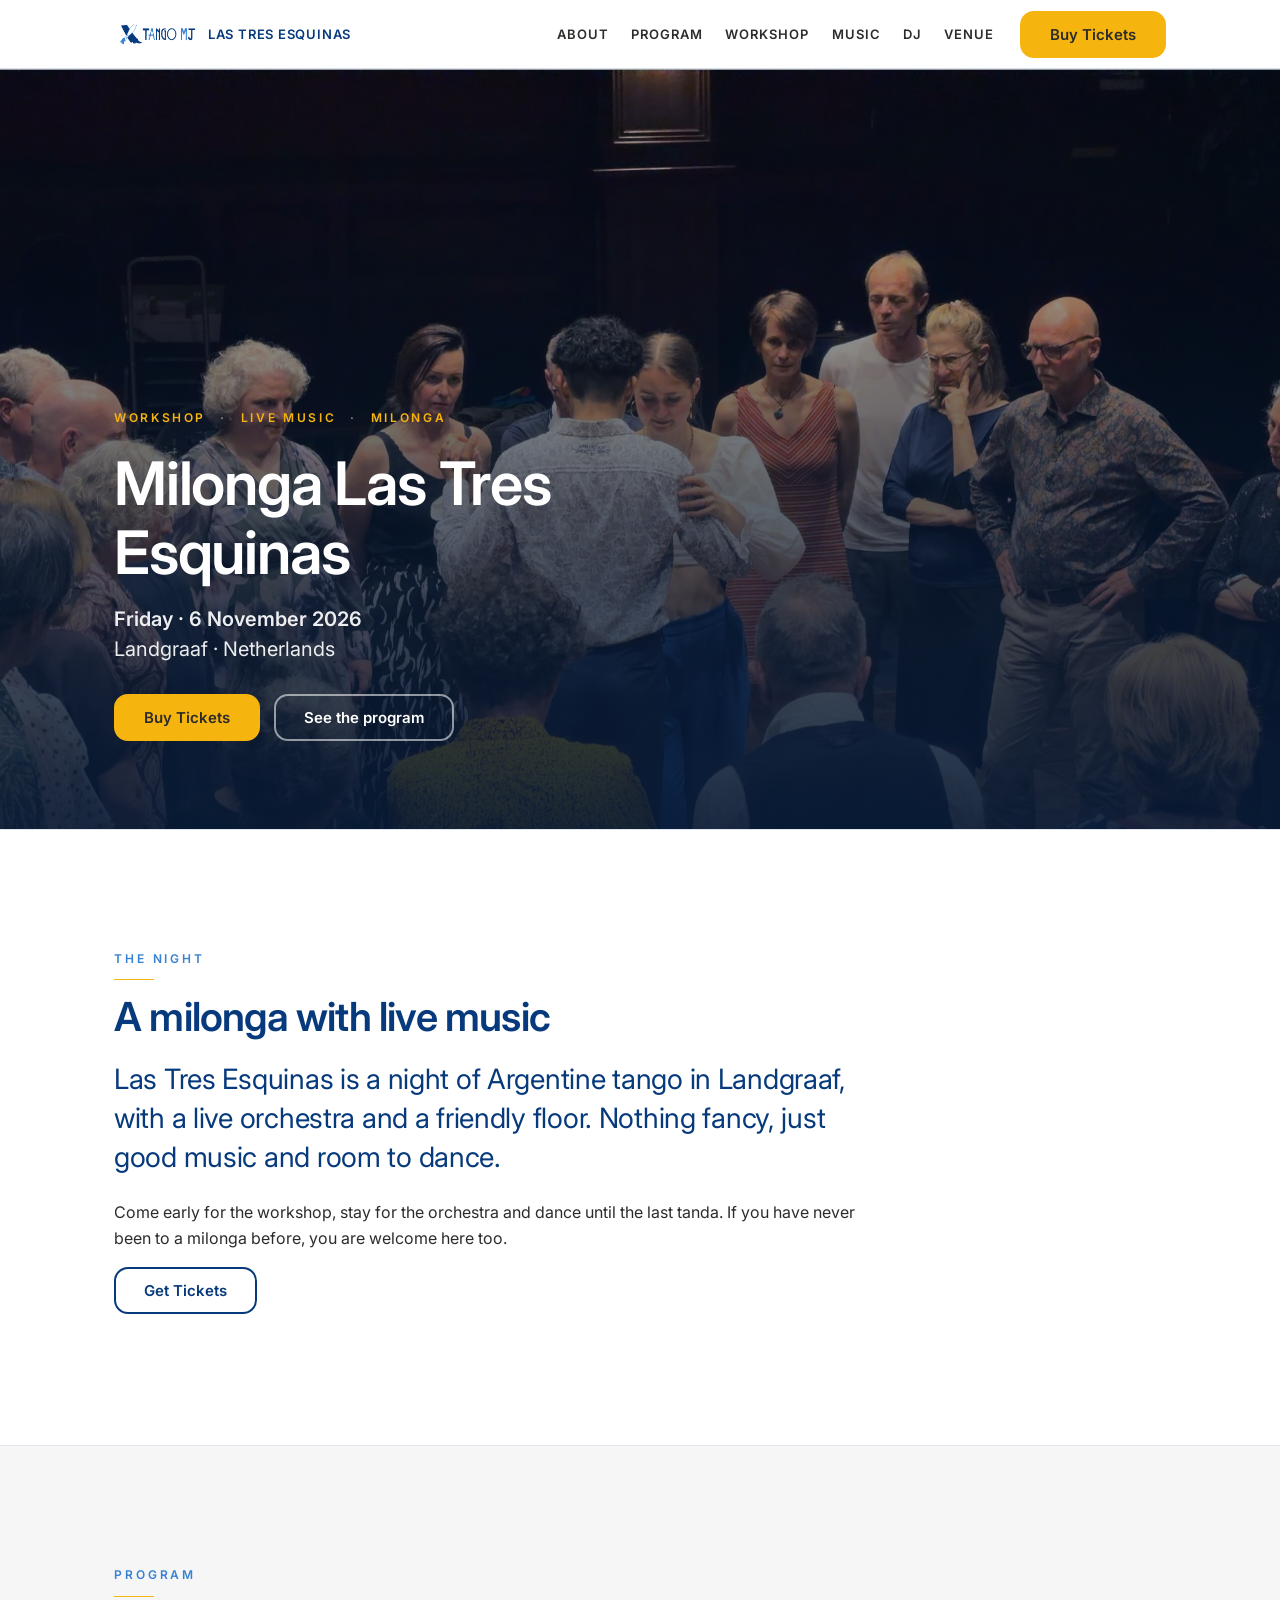
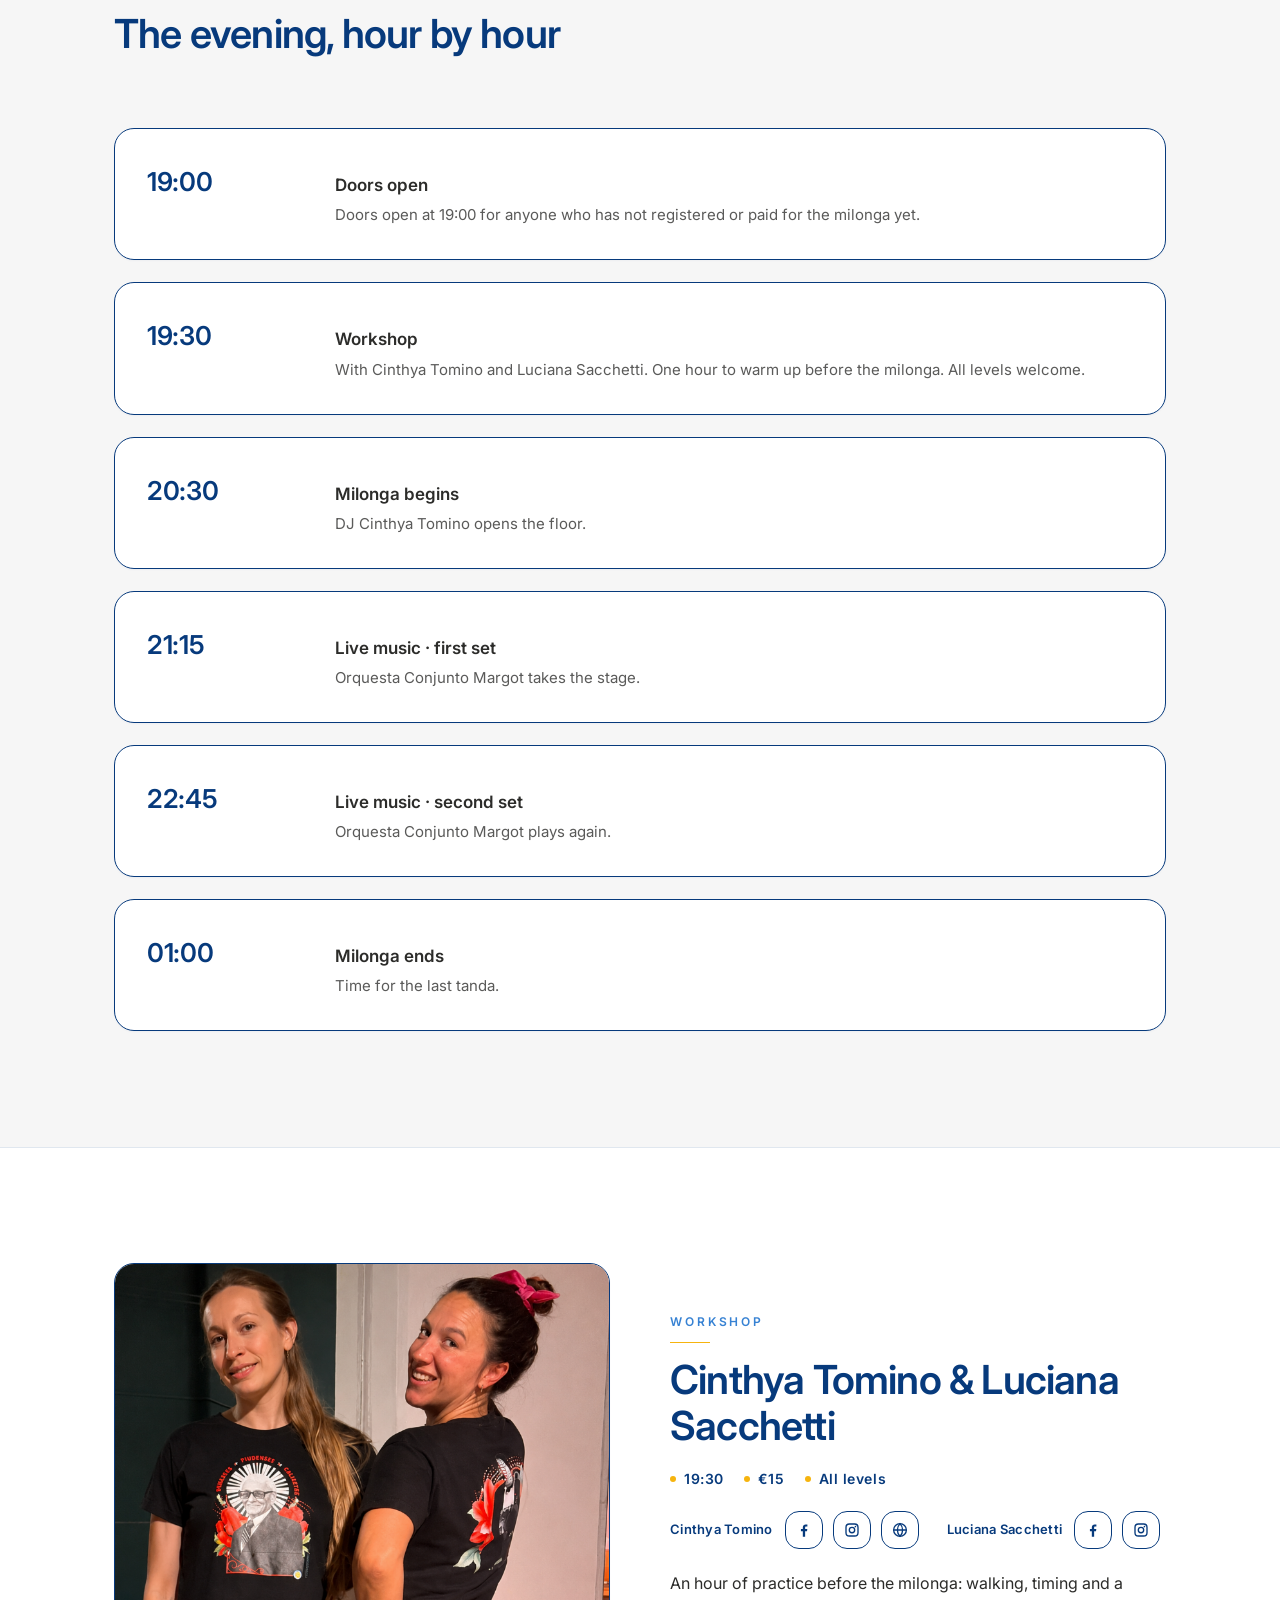
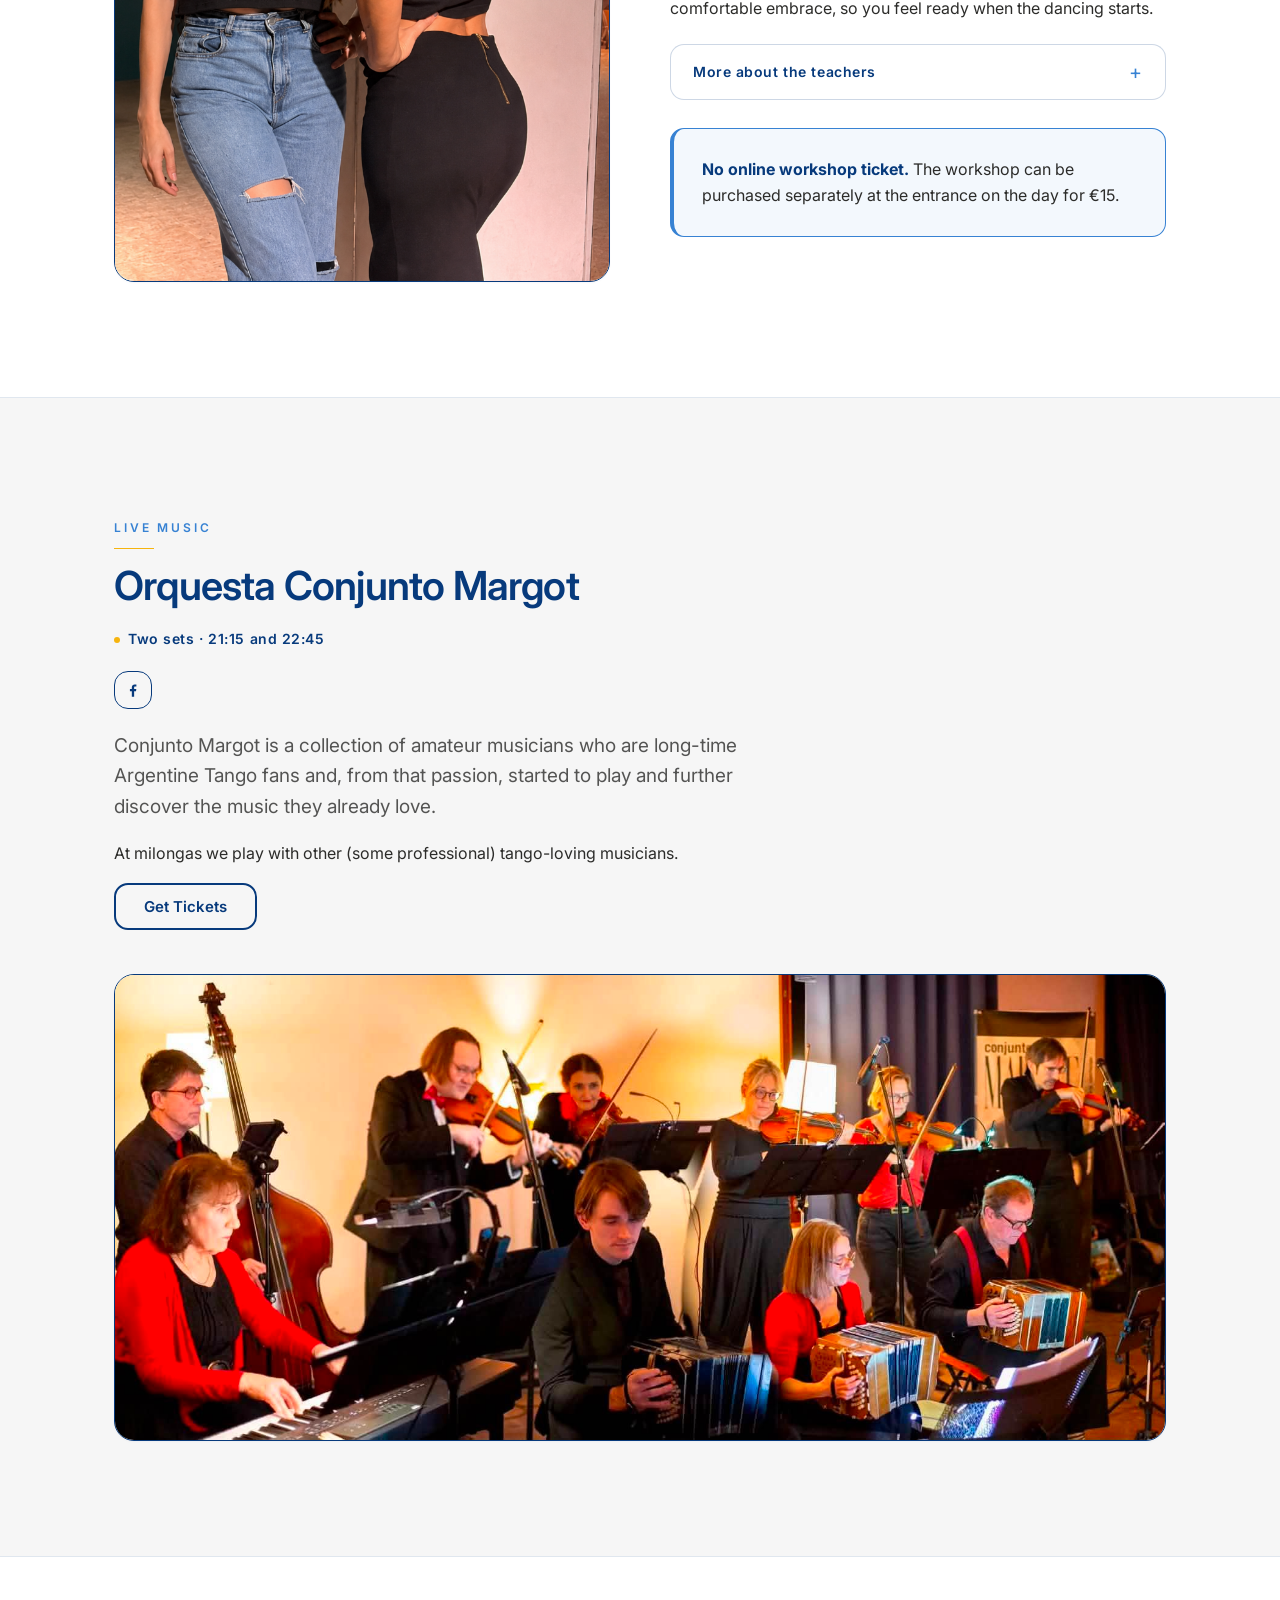
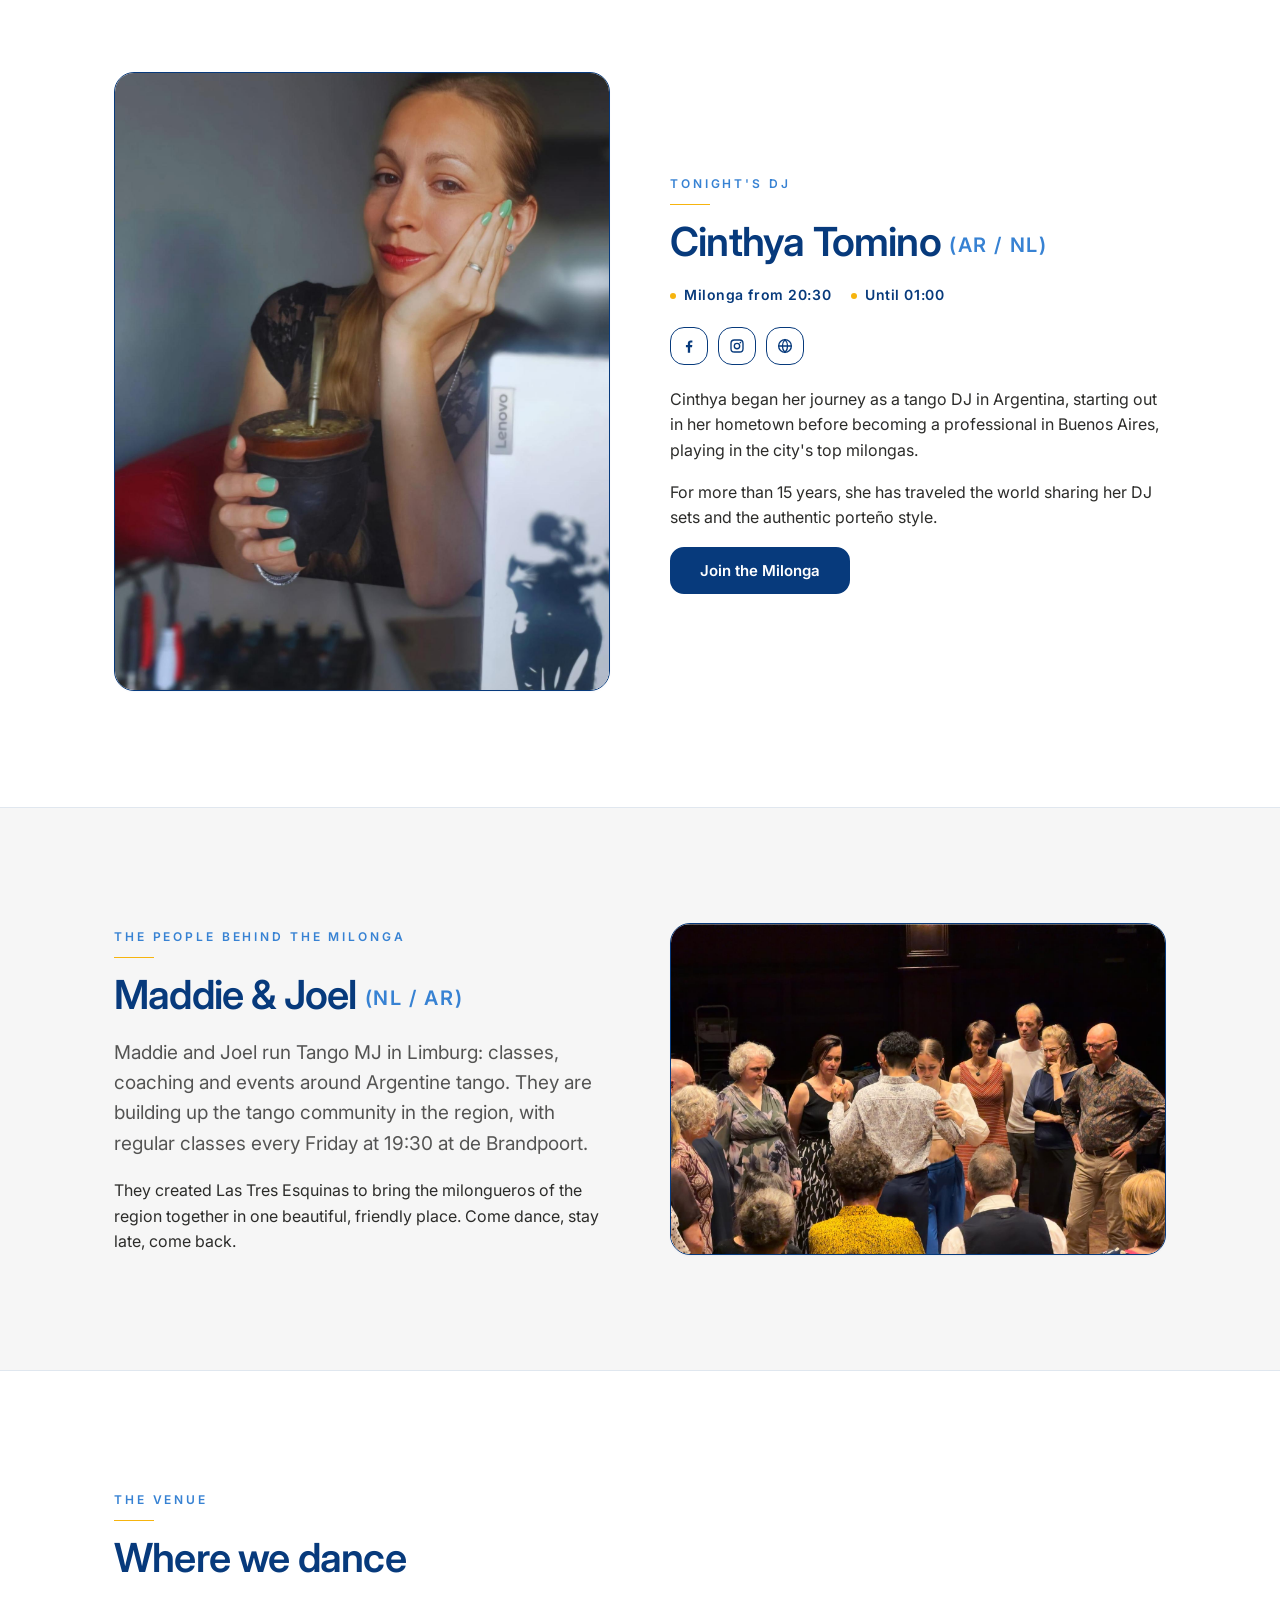
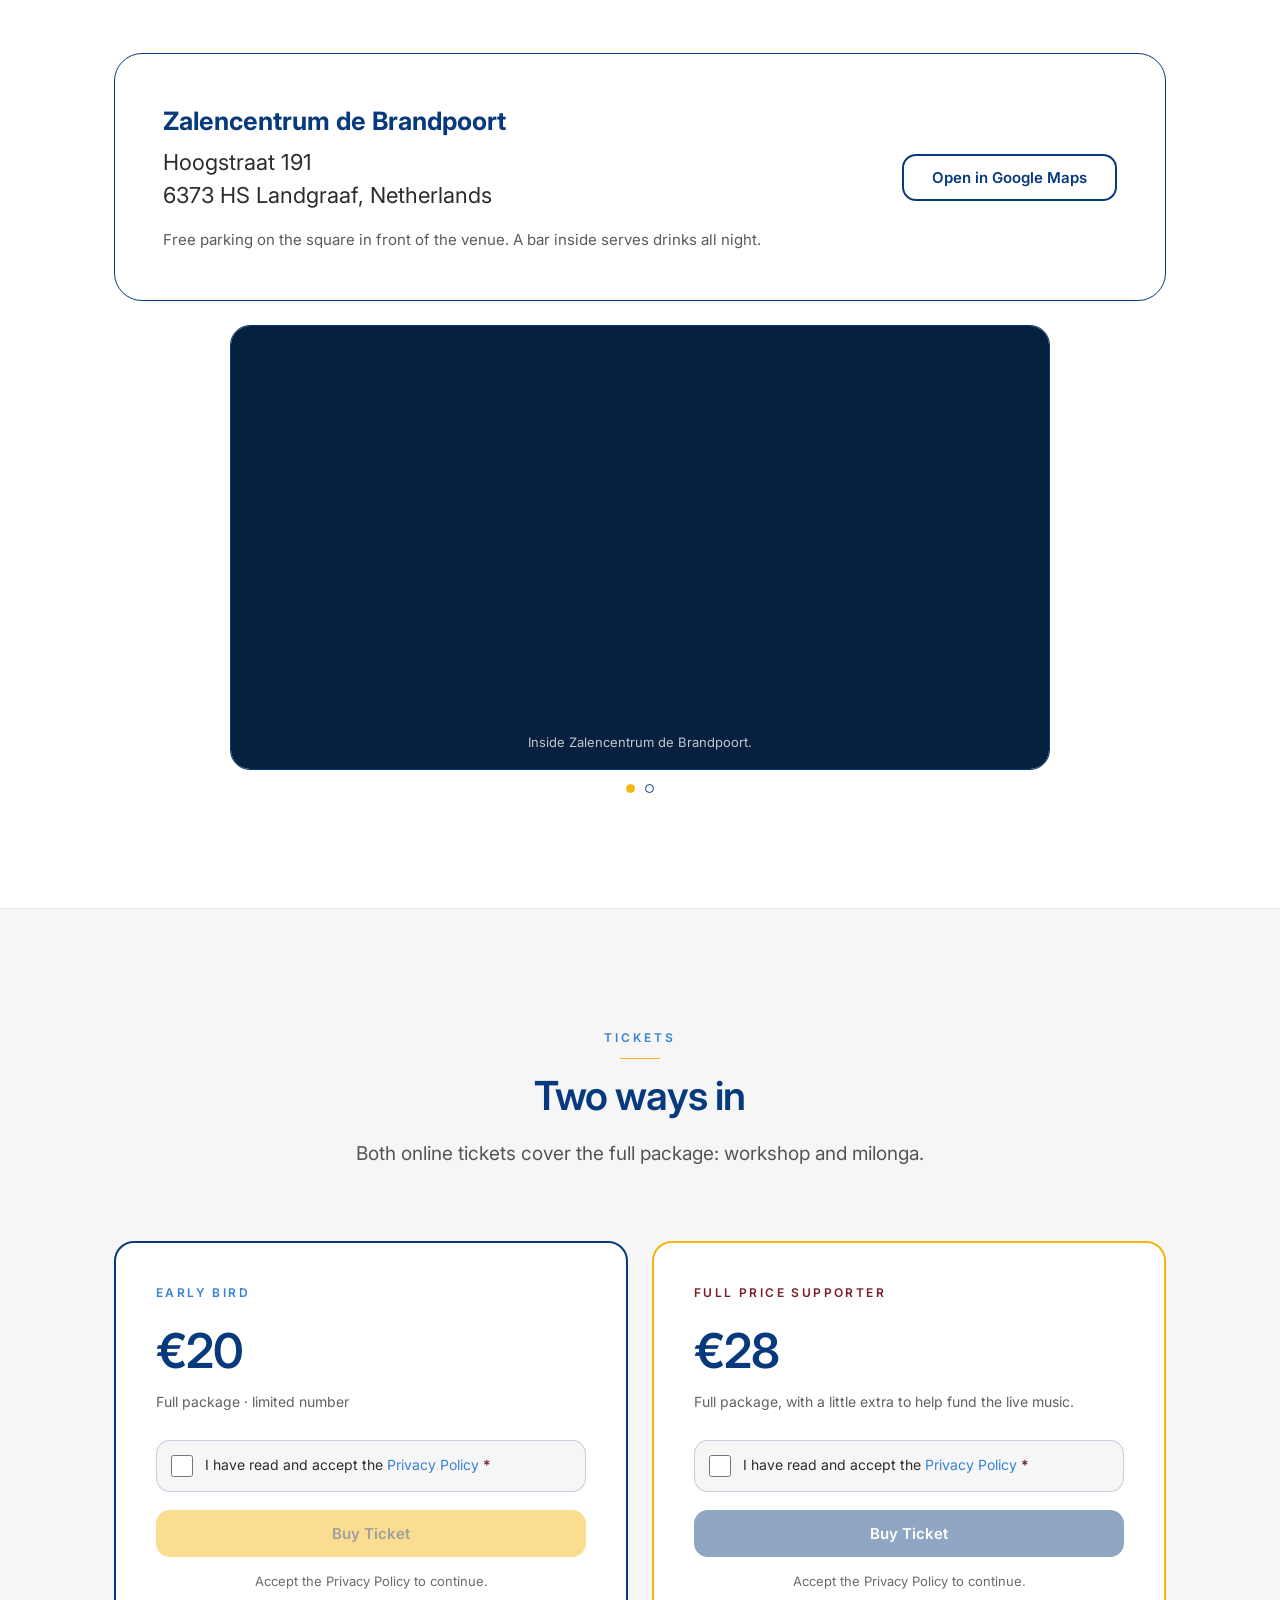
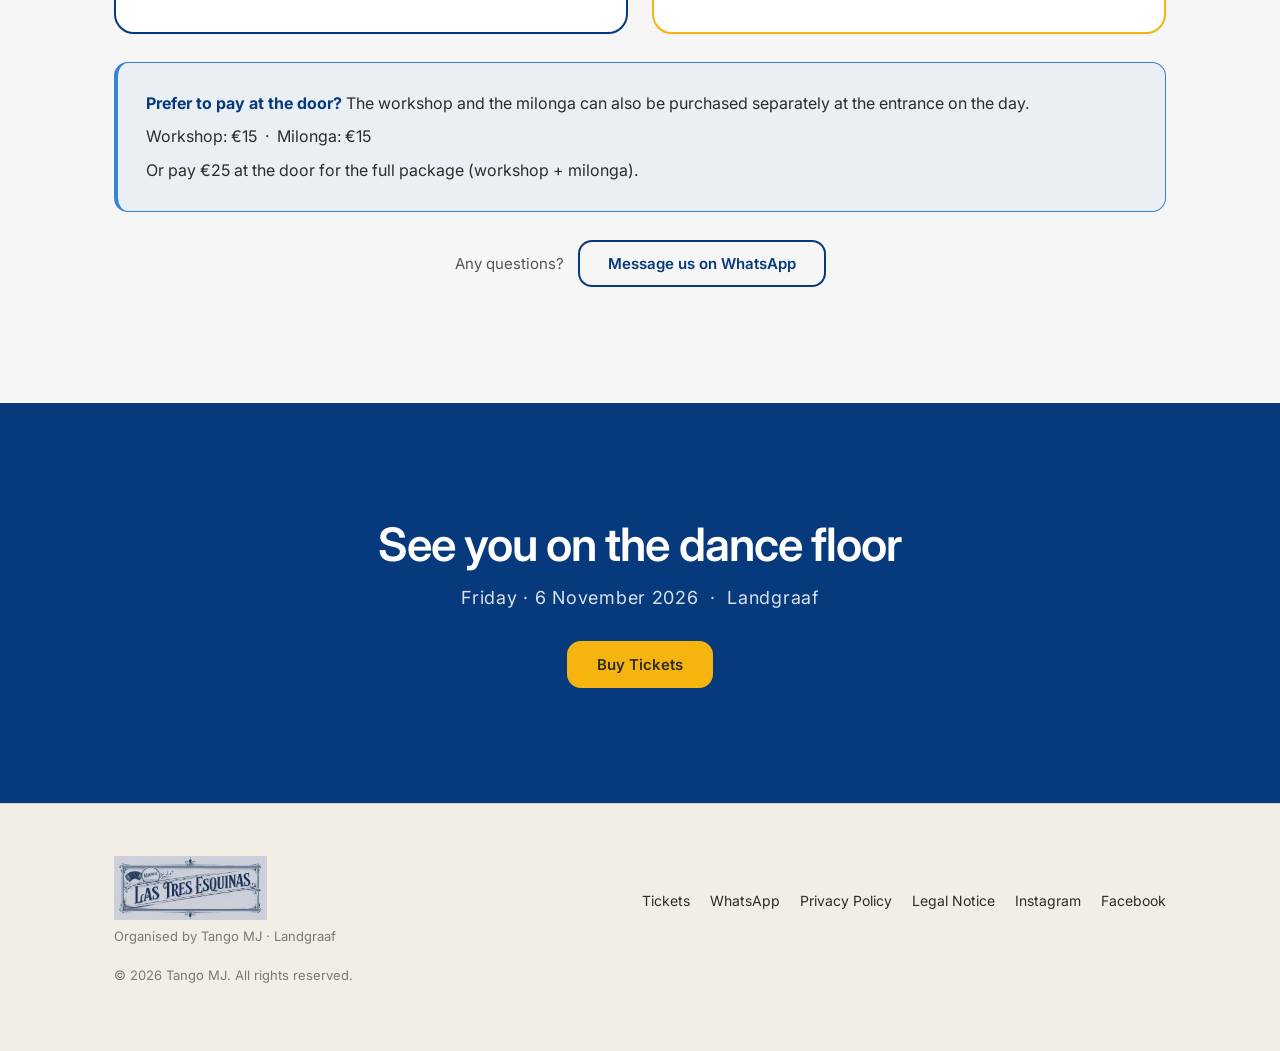
==== index.html @ 518d6860 "Add hero slideshow, teacher bios, door-opening time - Hero media rotates through organizers, teacher" ====
<!doctype html>
<html lang="en">
  <head>
    <meta charset="utf-8" />
    <meta name="viewport" content="width=device-width, initial-scale=1" />

    <title>Milonga Las Tres Esquinas · Friday 6 November 2026 · Landgraaf</title>
    <meta
      name="description"
      content="An evening of Argentine tango in Landgraaf, the Netherlands. Friday 6 November 2026: a workshop with Cinthya Tomino and Luciana Sacchetti, live music by Orquesta Conjunto Margot, and a milonga with DJ Cinthya Tomino."
    />
    <link rel="canonical" href="https://tangomj.nl/milonga-las-tres-esquinas/" />

    <link rel="icon" type="image/png" href="img/icon.png" />
    <link rel="apple-touch-icon" href="img/icon.png" />

    <!-- Open Graph -->
    <meta property="og:type" content="website" />
    <meta property="og:title" content="Milonga Las Tres Esquinas · 6 November 2026" />
    <meta
      property="og:description"
      content="Workshop, live music by Orquesta Conjunto Margot, and a milonga with DJ Cinthya Tomino. Landgraaf, Netherlands."
    />
    <meta property="og:url" content="https://tangomj.nl/milonga-las-tres-esquinas/" />
    <meta property="og:image" content="https://tangomj.nl/milonga-las-tres-esquinas/img/organizadores.jpg" />
    <meta name="twitter:card" content="summary_large_image" />

    <link rel="preconnect" href="https://fonts.googleapis.com" />
    <link rel="preconnect" href="https://fonts.gstatic.com" crossorigin />
    <link
      rel="stylesheet"
      href="https://fonts.googleapis.com/css2?family=Inter:wght@400;500;600;700&display=swap"
    />
    <link rel="stylesheet" href="css/styles.css" />

    <script type="application/ld+json">
      {
        "@context": "https://schema.org",
        "@type": "DanceEvent",
        "name": "Milonga Las Tres Esquinas",
        "startDate": "2026-11-06T19:30:00+01:00",
        "endDate": "2026-11-07T01:00:00+01:00",
        "eventAttendanceMode": "https://schema.org/OfflineEventAttendanceMode",
        "eventStatus": "https://schema.org/EventScheduled",
        "location": {
          "@type": "Place",
          "name": "Zalencentrum de Brandpoort",
          "address": {
            "@type": "PostalAddress",
            "streetAddress": "Hoogstraat 191",
            "postalCode": "6373 HS",
            "addressLocality": "Landgraaf",
            "addressCountry": "NL"
          }
        },
        "performer": [
          { "@type": "MusicGroup", "name": "Orquesta Conjunto Margot" },
          { "@type": "Person", "name": "Cinthya Tomino" }
        ],
        "organizer": { "@type": "Organization", "name": "Tango MJ", "url": "https://tangomj.nl/" },
        "offers": [
          {
            "@type": "Offer",
            "name": "Early Bird",
            "price": "20",
            "priceCurrency": "EUR",
            "availability": "https://schema.org/InStock",
            "url": "https://buy.stripe.com/00wdR81S1f6e5rHczC4Rq0f"
          },
          {
            "@type": "Offer",
            "name": "Full Price Supporter",
            "price": "28",
            "priceCurrency": "EUR",
            "availability": "https://schema.org/InStock",
            "url": "https://buy.stripe.com/4gM7sKcwFbU2bQ56be4Rq0g"
          }
        ]
      }
    </script>
  </head>

  <body>
    <a class="skip-link" href="#main">Skip to content</a>

    <!-- Icon sprite (Facebook / Instagram / website) -->
    <svg width="0" height="0" style="position: absolute" aria-hidden="true" focusable="false">
      <symbol id="i-facebook" viewBox="0 0 24 24">
        <path
          fill="currentColor"
          d="M13.5 21v-7.5h2.53l.38-2.94H13.5V8.68c0-.85.24-1.43 1.46-1.43h1.56V4.62c-.27-.04-1.2-.12-2.28-.12-2.26 0-3.8 1.38-3.8 3.9v2.17H7.9v2.94h2.53V21z"
        />
      </symbol>
      <symbol
        id="i-instagram"
        viewBox="0 0 24 24"
        fill="none"
        stroke="currentColor"
        stroke-width="1.8"
      >
        <rect x="4" y="4" width="16" height="16" rx="4.5" />
        <circle cx="12" cy="12" r="3.6" />
        <circle cx="16.6" cy="7.4" r="1.1" fill="currentColor" stroke="none" />
      </symbol>
      <symbol
        id="i-web"
        viewBox="0 0 24 24"
        fill="none"
        stroke="currentColor"
        stroke-width="1.8"
      >
        <circle cx="12" cy="12" r="8.5" />
        <path
          d="M3.5 12h17M12 3.5c2.3 2.4 3.5 5.6 3.5 8.5s-1.2 6.1-3.5 8.5c-2.3-2.4-3.5-5.6-3.5-8.5S9.7 5.9 12 3.5z"
        />
      </symbol>
    </svg>

    <!-- ============ HEADER / NAV ============ -->
    <header class="site-header">
      <div class="container site-header__inner">
        <a class="site-header__brand" href="#top" aria-label="Milonga Las Tres Esquinas, top of page">
          <img
            class="site-header__logo"
            src="img/logo_web.png"
            alt="Tango MJ"
            width="2493"
            height="832"
          />
          <span>Las Tres Esquinas</span>
        </a>

        <button
          class="nav-toggle"
          type="button"
          aria-label="Open menu"
          aria-expanded="false"
          aria-controls="site-nav"
          data-nav-toggle
        >
          <span class="nav-toggle__bar" aria-hidden="true"></span>
          <span class="nav-toggle__bar" aria-hidden="true"></span>
          <span class="nav-toggle__bar" aria-hidden="true"></span>
        </button>

        <nav id="site-nav" class="site-nav" aria-label="Primary" data-nav>
          <ul class="site-nav__list">
            <li><a href="#about">About</a></li>
            <li><a href="#program">Program</a></li>
            <li><a href="#workshop">Workshop</a></li>
            <li><a href="#music">Music</a></li>
            <li><a href="#dj">DJ</a></li>
            <li><a href="#venue">Venue</a></li>
          </ul>
          <a class="btn btn--primary" href="#tickets">Buy Tickets</a>
        </nav>
      </div>
    </header>

    <main id="main">
      <span id="top"></span>

      <!-- ============ 1. HERO ============ -->
      <section class="hero" aria-labelledby="hero-heading">
        <div class="hero__media" data-hero-slides>
          <div class="hero__slide is-active">
            <img
              src="img/organizadores.jpg"
              alt="Dancers and guests gathered on the floor at a Tango MJ milonga"
              width="1924"
              height="1082"
              fetchpriority="high"
            />
          </div>
          <div class="hero__slide">
            <img
              src="img/profes.png"
              alt="Cinthya Tomino and Luciana Sacchetti, the workshop teachers"
              width="768"
              height="1024"
              loading="lazy"
            />
          </div>
          <div class="hero__slide">
            <img
              src="img/orquesta.jpg"
              alt="Orquesta Conjunto Margot on stage"
              width="1723"
              height="763"
              loading="lazy"
            />
          </div>
          <div class="hero__slide">
            <img
              src="img/dj.jpg"
              alt="Cinthya Tomino, DJ for the milonga"
              width="1601"
              height="2048"
              loading="lazy"
            />
          </div>
          <div class="hero__slide hero__slide--video">
            <video
              data-hero-video
              src="img/video-bp.mp4"
              muted
              loop
              playsinline
              preload="none"
              width="464"
              height="832"
            ></video>
          </div>
        </div>
        <div class="container">
          <p class="hero__kicker">
            <span>Workshop</span><span>Live Music</span><span>Milonga</span>
          </p>
          <h1 id="hero-heading">Milonga Las Tres Esquinas</h1>
          <p class="hero__meta">
            <strong>Friday · 6 November 2026</strong>
            Landgraaf · Netherlands
          </p>
          <div class="hero__actions">
            <a class="btn btn--primary" href="#tickets">Buy Tickets</a>
            <a class="btn btn--ghost" href="#program">See the program</a>
          </div>
        </div>
      </section>

      <!-- ============ 2. ABOUT / THE NIGHT ============ -->
      <section id="about" class="section section--tint" aria-labelledby="about-heading">
        <div class="container">
          <div class="about" data-reveal>
            <span class="eyebrow">The night</span>
            <h2 id="about-heading">A milonga with live music</h2>
            <p class="about__statement">
              Las Tres Esquinas is a night of Argentine tango in Landgraaf, with
              a live orchestra and a friendly floor. Nothing fancy, just good
              music and room to dance.
            </p>
            <p>
              Come early for the workshop, stay for the orchestra and dance until
              the last tanda. If you have never been to a milonga before, you are
              welcome here too.
            </p>
            <p>
              <a class="btn btn--outline" href="#tickets">Get Tickets</a>
            </p>
          </div>
        </div>
      </section>

      <!-- ============ 3. PROGRAM ============ -->
      <section id="program" class="section" aria-labelledby="program-heading">
        <div class="container">
          <div class="section-head" data-reveal>
            <span class="eyebrow">Program</span>
            <h2 id="program-heading">The evening, hour by hour</h2>
          </div>

          <div class="timeline stagger">
            <div class="timeline__item" data-reveal>
              <div class="timeline__time">19:00</div>
              <div>
                <p class="timeline__title">Doors open</p>
                <p class="timeline__detail">
                  Doors open at 19:00 for anyone who has not registered or paid
                  for the milonga yet.
                </p>
              </div>
            </div>
            <div class="timeline__item" data-reveal>
              <div class="timeline__time">19:30</div>
              <div>
                <p class="timeline__title">Workshop</p>
                <p class="timeline__detail">
                  With Cinthya Tomino and Luciana Sacchetti. One hour to warm up
                  before the milonga. All levels welcome.
                </p>
              </div>
            </div>
            <div class="timeline__item" data-reveal>
              <div class="timeline__time">20:30</div>
              <div>
                <p class="timeline__title">Milonga begins</p>
                <p class="timeline__detail">
                  DJ Cinthya Tomino opens the floor.
                </p>
              </div>
            </div>
            <div class="timeline__item" data-reveal>
              <div class="timeline__time">21:15</div>
              <div>
                <p class="timeline__title">Live music · first set</p>
                <p class="timeline__detail">
                  Orquesta Conjunto Margot takes the stage.
                </p>
              </div>
            </div>
            <div class="timeline__item" data-reveal>
              <div class="timeline__time">22:45</div>
              <div>
                <p class="timeline__title">Live music · second set</p>
                <p class="timeline__detail">
                  Orquesta Conjunto Margot plays again.
                </p>
              </div>
            </div>
            <div class="timeline__item" data-reveal>
              <div class="timeline__time">01:00</div>
              <div>
                <p class="timeline__title">Milonga ends</p>
                <p class="timeline__detail">Time for the last tanda.</p>
              </div>
            </div>
          </div>
        </div>
      </section>

      <!-- ============ 4. WORKSHOP ============ -->
      <section id="workshop" class="section section--tint" aria-labelledby="workshop-heading">
        <div class="container">
          <div class="feature feature--reverse">
            <div class="feature__media feature__media--portrait" data-reveal="left">
              <img
                src="img/profes.png"
                alt="Cinthya Tomino and Luciana Sacchetti, the workshop teachers"
                width="768"
                height="1024"
                loading="lazy"
              />
            </div>
            <div class="feature__body" data-reveal>
              <span class="eyebrow">Workshop</span>
              <h2 id="workshop-heading">Cinthya Tomino &amp; Luciana Sacchetti</h2>
              <p class="meta-line">
                <span>19:30</span><span>€15</span><span>All levels</span>
              </p>
              <div class="artist-links-row">
                <div class="artist-links-group">
                  <span class="artist-links-group__name">Cinthya Tomino</span>
                  <ul class="artist-links">
                    <li>
                      <a href="https://www.facebook.com/CinTomino/" target="_blank" rel="noopener" aria-label="Cinthya Tomino on Facebook"><svg class="ic"><use href="#i-facebook" /></svg></a>
                    </li>
                    <li>
                      <a href="https://www.instagram.com/cintomino" target="_blank" rel="noopener" aria-label="Cinthya Tomino on Instagram"><svg class="ic"><use href="#i-instagram" /></svg></a>
                    </li>
                    <li>
                      <a href="https://www.cintominotango.com" target="_blank" rel="noopener" aria-label="Cinthya Tomino website"><svg class="ic"><use href="#i-web" /></svg></a>
                    </li>
                  </ul>
                </div>
                <div class="artist-links-group">
                  <span class="artist-links-group__name">Luciana Sacchetti</span>
                  <ul class="artist-links">
                    <li>
                      <a href="https://www.facebook.com/lu.sacchetti/" target="_blank" rel="noopener" aria-label="Luciana Sacchetti on Facebook"><svg class="ic"><use href="#i-facebook" /></svg></a>
                    </li>
                    <li>
                      <a href="https://www.instagram.com/lusacchetti" target="_blank" rel="noopener" aria-label="Luciana Sacchetti on Instagram"><svg class="ic"><use href="#i-instagram" /></svg></a>
                    </li>
                  </ul>
                </div>
              </div>
              <p>
                An hour of practice before the milonga: walking, timing and a
                comfortable embrace, so you feel ready when the dancing starts.
              </p>

              <details class="disclosure">
                <summary>More about the teachers</summary>
                <div class="disclosure__body">
                  <h3>Cinthya Tomino</h3>
                  <p>
                    Argentine tango dancer, teacher, choreographer and DJ. She
                    trained in Buenos Aires and built an extensive professional
                    career, taking part in shows, festivals and international
                    competitions, including the Tango World Championship. For
                    years she has taught and danced tango across several European
                    countries, and is currently based in Rotterdam.
                  </p>
                  <h3>Luciana Sacchetti</h3>
                  <p>
                    Argentine tango dancer and teacher. Her artistic training
                    began with classical dance, artistic gymnastics and other
                    stage disciplines before she devoted herself fully to tango.
                    She started out in Mar del Plata and, over more than 15
                    years, has deepened her training with renowned maestros and
                    has taught and performed in Argentina, Europe and the United
                    States. She is currently based in Rotterdam, where she
                    continues her work as an artist and teacher.
                  </p>
                  <h3>Milonga El Colectivo</h3>
                  <p>
                    Cinthya Tomino and Luciana Sacchetti are part of El
                    Colectivo, a tango project in Rotterdam that runs the
                    &ldquo;El Colectivo&rdquo; milonga &mdash; a monthly gathering
                    devoted to Argentine tango, with traditional music, dancing
                    and a space for the tango community to meet. It takes place on
                    the fourth Friday of every month in Rotterdam.
                  </p>
                </div>
              </details>

              <div class="note">
                <p>
                  <strong>No online workshop ticket.</strong> The workshop can be
                  purchased separately at the entrance on the day for €15.
                </p>
              </div>
            </div>
          </div>
        </div>
      </section>

      <!-- ============ 5. LIVE MUSIC ============ -->
      <section id="music" class="section" aria-labelledby="music-heading">
        <div class="container">
          <div class="music-head">
            <div data-reveal>
              <span class="eyebrow">Live music</span>
              <h2 id="music-heading">Orquesta Conjunto Margot</h2>
              <p class="meta-line"><span>Two sets · 21:15 and 22:45</span></p>
              <ul class="artist-links">
                <li>
                  <a href="https://www.facebook.com/people/Conjunto-Margot/61581234227442/" target="_blank" rel="noopener" aria-label="Conjunto Margot on Facebook"><svg class="ic"><use href="#i-facebook" /></svg></a>
                </li>
              </ul>
              <p class="lead">
                Conjunto Margot is a collection of amateur musicians who are
                long-time Argentine Tango fans and, from that passion, started to
                play and further discover the music they already love.
              </p>
              <p>
                At milongas we play with other (some professional) tango-loving
                musicians.
              </p>
              <p>
                <a class="btn btn--outline" href="#tickets">Get Tickets</a>
              </p>
            </div>
          </div>

          <figure class="band-figure" data-reveal>
            <img
              src="img/orquesta.jpg"
              alt="The full Orquesta Conjunto Margot with bandoneons, violins, piano and double bass"
              width="1723"
              height="763"
              loading="lazy"
            />
          </figure>
        </div>
      </section>

      <!-- ============ 6. DJ ============ -->
      <section id="dj" class="section section--tint" aria-labelledby="dj-heading">
        <div class="container">
          <div class="feature feature--reverse">
            <div class="feature__media feature__media--portrait" data-reveal="left">
              <img
                src="img/dj.jpg"
                alt="Cinthya Tomino, DJ for the milonga"
                width="1601"
                height="2048"
                loading="lazy"
              />
            </div>
            <div class="feature__body" data-reveal>
              <span class="eyebrow">Tonight's DJ</span>
              <h2 id="dj-heading">Cinthya Tomino <span class="dj-origin">(AR / NL)</span></h2>
              <p class="meta-line">
                <span>Milonga from 20:30</span><span>Until 01:00</span>
              </p>
              <ul class="artist-links">
                <li>
                  <a href="https://www.facebook.com/CinTomino/" target="_blank" rel="noopener" aria-label="Cinthya Tomino on Facebook"><svg class="ic"><use href="#i-facebook" /></svg></a>
                </li>
                <li>
                  <a href="https://www.instagram.com/cintomino" target="_blank" rel="noopener" aria-label="Cinthya Tomino on Instagram"><svg class="ic"><use href="#i-instagram" /></svg></a>
                </li>
                <li>
                  <a href="https://www.cintominotango.com" target="_blank" rel="noopener" aria-label="Cinthya Tomino website"><svg class="ic"><use href="#i-web" /></svg></a>
                </li>
              </ul>
              <p>
                Cinthya began her journey as a tango DJ in Argentina, starting
                out in her hometown before becoming a professional in Buenos
                Aires, playing in the city's top milongas.
              </p>
              <p>
                For more than 15 years, she has traveled the world sharing her DJ
                sets and the authentic porteño style.
              </p>
              <p>
                <a class="btn btn--secondary" href="#tickets">Join the Milonga</a>
              </p>
            </div>
          </div>
        </div>
      </section>

      <!-- ============ 7. ORGANIZERS ============ -->
      <section id="organizers" class="section" aria-labelledby="organizers-heading">
        <div class="container">
          <div class="feature">
            <div class="feature__body" data-reveal>
              <span class="eyebrow">The people behind the milonga</span>
              <h2 id="organizers-heading">
                Maddie &amp; Joel <span class="dj-origin">(NL / AR)</span>
              </h2>
              <p class="lead">
                Maddie and Joel run Tango MJ in Limburg: classes, coaching and
                events around Argentine tango. They are building up the tango
                community in the region, with regular classes every Friday at
                19:30 at de Brandpoort.
              </p>
              <p>
                They created Las Tres Esquinas to bring the milongueros of the
                region together in one beautiful, friendly place. Come dance,
                stay late, come back.
              </p>
            </div>
            <div class="feature__media feature__media--wide" data-reveal="right">
              <img
                src="img/organizadores.jpg"
                alt="A Tango MJ class gathered around a dancing couple"
                width="1924"
                height="1082"
                loading="lazy"
              />
            </div>
          </div>
        </div>
      </section>

      <!-- ============ 8. VENUE ============ -->
      <section id="venue" class="section section--tint" aria-labelledby="venue-heading">
        <div class="container">
          <div class="section-head" data-reveal>
            <span class="eyebrow">The venue</span>
            <h2 id="venue-heading">Where we dance</h2>
          </div>
          <div class="venue-card" data-reveal>
            <div>
              <address class="venue-card__address">
                <strong>Zalencentrum de Brandpoort</strong>
                Hoogstraat 191<br />
                6373 HS Landgraaf, Netherlands
              </address>
              <p class="venue-card__parking">
                Free parking on the square in front of the venue. A bar inside
                serves drinks all night.
              </p>
            </div>
            <a
              class="btn btn--outline"
              href="https://maps.app.goo.gl/uze1UyYe35vyduzv8"
              target="_blank"
              rel="noopener"
            >
              Open in Google Maps
            </a>
          </div>

          <div class="venue-carousel" data-carousel data-reveal>
            <div
              class="venue-carousel__viewport"
              data-carousel-track
              tabindex="0"
              role="region"
              aria-label="Venue photos and video"
            >
              <figure class="venue-carousel__slide">
                <video
                  class="venue-carousel__media"
                  data-venue-video
                  src="img/video-bp.mp4"
                  autoplay
                  muted
                  loop
                  playsinline
                  preload="metadata"
                  width="464"
                  height="832"
                ></video>
                <figcaption>Inside Zalencentrum de Brandpoort.</figcaption>
              </figure>
              <figure class="venue-carousel__slide">
                <img
                  class="venue-carousel__media"
                  src="img/parking.webp"
                  alt="The open parking square directly in front of Zalencentrum de Brandpoort"
                  width="1024"
                  height="483"
                  loading="lazy"
                />
                <figcaption>Free parking right in front of the entrance.</figcaption>
              </figure>
            </div>
            <div class="venue-carousel__dots" data-carousel-dots aria-label="Choose a slide">
              <button type="button" aria-label="Show the venue video" aria-current="true"></button>
              <button type="button" aria-label="Show the parking photo" aria-current="false"></button>
            </div>
          </div>
        </div>
      </section>

      <!-- ============ 9. TICKETS ============ -->
      <section id="tickets" class="section" aria-labelledby="tickets-heading">
        <div class="container">
          <div class="section-head section-head--center" data-reveal>
            <span class="eyebrow">Tickets</span>
            <h2 id="tickets-heading">Two ways in</h2>
            <p class="lead">
              Both online tickets cover the full package: workshop and milonga.
            </p>
          </div>

          <div class="ticket-grid stagger">
            <!-- Early Bird -->
            <div class="ticket-card" data-reveal>
              <span class="ticket-card__tag">Early Bird</span>
              <p class="ticket-card__price">€20</p>
              <p class="ticket-card__note">Full package · limited number</p>
              <div class="ticket-card__spacer"></div>

              <div class="privacy-row">
                <input
                  type="checkbox"
                  id="pp-earlybird"
                  data-privacy
                  required
                  aria-describedby="hint-earlybird"
                />
                <label for="pp-earlybird">
                  I have read and accept the
                  <a
                    href="https://tangomj.nl/privacy-policy/"
                    target="_blank"
                    rel="noopener"
                    >Privacy Policy</a
                  >
                  <span class="req" aria-hidden="true">*</span>
                  <span class="visually-hidden">(required)</span>
                </label>
              </div>

              <button
                type="button"
                class="btn btn--primary btn--block"
                data-checkout
                data-checkout-url="https://buy.stripe.com/00wdR81S1f6e5rHczC4Rq0f"
                aria-controls="pp-earlybird"
                disabled
              >
                Buy Ticket
              </button>
              <p class="ticket-hint" id="hint-earlybird" role="status">
                Accept the Privacy Policy to continue.
              </p>
            </div>

            <!-- Full Price Supporter -->
            <div class="ticket-card ticket-card--supporter" data-reveal>
              <span class="ticket-card__tag">Full Price Supporter</span>
              <p class="ticket-card__price">€28</p>
              <p class="ticket-card__note">
                Full package, with a little extra to help fund the live music.
              </p>
              <div class="ticket-card__spacer"></div>

              <div class="privacy-row">
                <input
                  type="checkbox"
                  id="pp-supporter"
                  data-privacy
                  required
                  aria-describedby="hint-supporter"
                />
                <label for="pp-supporter">
                  I have read and accept the
                  <a
                    href="https://tangomj.nl/privacy-policy/"
                    target="_blank"
                    rel="noopener"
                    >Privacy Policy</a
                  >
                  <span class="req" aria-hidden="true">*</span>
                  <span class="visually-hidden">(required)</span>
                </label>
              </div>

              <button
                type="button"
                class="btn btn--secondary btn--block"
                data-checkout
                data-checkout-url="https://buy.stripe.com/4gM7sKcwFbU2bQ56be4Rq0g"
                aria-controls="pp-supporter"
                disabled
              >
                Buy Ticket
              </button>
              <p class="ticket-hint" id="hint-supporter" role="status">
                Accept the Privacy Policy to continue.
              </p>
            </div>
          </div>

          <div class="note" data-reveal>
            <p>
              <strong>Prefer to pay at the door?</strong> The workshop and the
              milonga can also be purchased separately at the entrance on the day.
            </p>
            <p>Workshop: €15 &nbsp;·&nbsp; Milonga: €15</p>
            <p>
              Or pay €25 at the door for the full package (workshop + milonga).
            </p>
          </div>

          <p class="ticket-help" data-reveal>
            Any questions?
            <a
              class="btn btn--outline"
              href="https://wa.me/31627170803?text=Hi%21%20I%20have%20a%20question%20about%20Milonga%20Las%20Tres%20Esquinas"
              target="_blank"
              rel="noopener"
            >
              Message us on WhatsApp
            </a>
          </p>
        </div>
      </section>

      <!-- ============ FINAL CTA ============ -->
      <section class="section final-cta" aria-labelledby="final-heading">
        <div class="container" data-reveal>
          <h2 id="final-heading">See you on the dance floor</h2>
          <p>Friday · 6 November 2026 &nbsp;·&nbsp; Landgraaf</p>
          <a class="btn btn--primary" href="#tickets">Buy Tickets</a>
        </div>
      </section>
    </main>

    <!-- ============ FOOTER ============ -->
    <footer class="site-footer">
      <div class="container site-footer__inner">
        <p class="site-footer__brand">
          <img
            class="site-footer__mark"
            src="img/3-esq.webp"
            alt="Milonga Las Tres Esquinas"
            width="1024"
            height="427"
            loading="lazy"
          />
          <span>Organised by Tango MJ · Landgraaf</span>
        </p>
        <nav class="site-footer__links" aria-label="Footer">
          <a href="#tickets">Tickets</a>
          <a href="https://wa.me/31627170803" target="_blank" rel="noopener">WhatsApp</a>
          <a href="https://tangomj.nl/privacy-policy/" target="_blank" rel="noopener">Privacy Policy</a>
          <a href="https://tangomj.nl/legal-notice/" target="_blank" rel="noopener">Legal Notice</a>
          <a href="https://www.instagram.com/tango_mj/" target="_blank" rel="noopener">Instagram</a>
          <a href="https://www.facebook.com/tangomj.experience/" target="_blank" rel="noopener">Facebook</a>
        </nav>
        <p class="site-footer__copy">© 2026 Tango MJ. All rights reserved.</p>
      </div>
    </footer>

    <!-- ============ STICKY MOBILE CTA ============ -->
    <div class="sticky-cta" data-sticky-cta aria-hidden="true">
      <a class="btn btn--primary" href="#tickets" tabindex="-1">Buy Tickets · 6 Nov</a>
    </div>

    <script src="js/main.js" defer></script>
  </body>
</html>
---- css/styles.css ----
/* =========================================================================
   Milonga Las Tres Esquinas — landing page
   Design system: ../Wedding-dance/general-style.md
   Plain static site: no framework, no build, no animation library.
   ========================================================================= */

/* ---------- 1. Tokens ---------------------------------------------------- */

:root {
  /* Brand palette (general-style.md §2) */
  --color-principal: #073a7c;
  --color-secundario: #3782d3;
  --color-acento: #7a1f2b;
  --color-detalle: #f6b40e;
  --color-texto: #2c2c2a;
  --color-header: #f2eee6;
  --color-bg: #f6f6f6;
  --color-surface: #ffffff;

  /* Typography */
  --font-sans: 'Inter', -apple-system, BlinkMacSystemFont, 'Segoe UI', Roboto,
    Helvetica, Arial, sans-serif;

  /* Layout */
  --container: 1180px;
  --section-y: clamp(56px, 9vw, 120px);
  --section-x: clamp(20px, 5vw, 64px);
  --header-h: 68px;

  /* Radius (general-style.md §6) */
  --radius: 20px;
  --radius-sm: 14px;
  --radius-lg: 28px;

  /* Borders — solid, visible */
  --border-w: 1.5px;
  --border: var(--border-w) solid var(--color-principal);

  /* Shadows — minimal at rest */
  --shadow-rest: 0 1px 2px rgba(7, 58, 124, 0.04);
  --shadow-hover: 0 18px 40px rgba(7, 58, 124, 0.12);

  /* Motion (general-style.md §8.1) */
  --ease-premium: cubic-bezier(0.22, 1, 0.36, 1);
  --dur-fast: 0.4s;
  --dur-move: 0.6s;
  --dur-slow: 0.8s;
}

/* ---------- 2. Reset / base ------------------------------------------------ */

*,
*::before,
*::after {
  box-sizing: border-box;
}

html {
  overflow-x: clip;
  scroll-behavior: smooth;
  -webkit-text-size-adjust: 100%;
}

body {
  margin: 0;
  background: var(--color-bg);
  color: var(--color-texto);
  font-family: var(--font-sans);
  font-weight: 400;
  line-height: 1.6;
  -webkit-font-smoothing: antialiased;
  -moz-osx-font-smoothing: grayscale;
}

h1,
h2,
h3,
h4 {
  margin: 0 0 0.5em;
  color: var(--color-principal);
  font-weight: 600;
  line-height: 1.14;
  letter-spacing: -0.02em;
}

h3 {
  font-weight: 400;
}

p {
  margin: 0 0 1em;
}

a {
  color: var(--color-secundario);
  text-decoration: none;
  transition: color var(--dur-fast) ease;
}

a:hover {
  color: var(--color-acento);
}

img {
  display: block;
  max-width: 100%;
  height: auto;
}

ul {
  margin: 0;
  padding: 0;
  list-style: none;
}

:focus-visible {
  outline: 2px solid var(--color-detalle);
  outline-offset: 3px;
  border-radius: 3px;
}

.visually-hidden {
  position: absolute;
  width: 1px;
  height: 1px;
  padding: 0;
  margin: -1px;
  overflow: hidden;
  clip: rect(0 0 0 0);
  white-space: nowrap;
  border: 0;
}

.skip-link {
  position: absolute;
  left: 12px;
  top: -60px;
  z-index: 200;
  padding: 10px 16px;
  background: var(--color-principal);
  color: #fff;
  border-radius: var(--radius-sm);
  transition: top 0.2s ease;
}

.skip-link:focus {
  top: 12px;
  color: #fff;
}

/* ---------- 3. Layout utilities ----------------------------------------- */

.container {
  width: 100%;
  max-width: var(--container);
  margin-inline: auto;
  padding-inline: var(--section-x);
}

.section {
  padding-block: var(--section-y);
  scroll-margin-top: calc(var(--header-h) + 12px);
}

.section--tint {
  background: var(--color-surface);
  border-block: var(--border-w) solid rgba(7, 58, 124, 0.12);
}

.section-head {
  max-width: 680px;
  margin-bottom: clamp(36px, 6vw, 72px);
}

.section-head--center {
  margin-inline: auto;
  text-align: center;
}

.eyebrow {
  display: inline-block;
  margin-bottom: 14px;
  padding-bottom: 12px;
  position: relative;
  font-size: 12px;
  font-weight: 600;
  letter-spacing: 0.24em;
  text-transform: uppercase;
  color: var(--color-secundario);
}

.eyebrow::after {
  content: '';
  position: absolute;
  left: 0;
  bottom: 0;
  width: 40px;
  height: 1px;
  background: var(--color-detalle);
}

.section-head--center .eyebrow::after {
  left: 50%;
  transform: translateX(-50%);
}

h1 {
  font-size: clamp(32px, 6vw, 60px);
}

.section h2 {
  font-size: clamp(26px, 3.6vw, 40px);
}

.lead {
  font-size: clamp(16px, 1.7vw, 19px);
  color: rgba(44, 44, 42, 0.8);
}

/* ---------- 4. Buttons (general-style.md §7) --------------------------- */

.btn {
  display: inline-flex;
  align-items: center;
  justify-content: center;
  gap: 8px;
  padding: 14px 28px;
  border: 2px solid transparent;
  border-radius: var(--radius-sm);
  font: inherit;
  font-weight: 600;
  font-size: 15px;
  line-height: 1;
  text-align: center;
  cursor: pointer;
  transition:
    transform var(--dur-fast) var(--ease-premium),
    background-color var(--dur-fast) ease,
    border-color var(--dur-fast) ease,
    color var(--dur-fast) ease,
    box-shadow var(--dur-fast) ease;
}

.btn:hover {
  transform: scale(1.04);
}

.btn:active {
  transform: scale(0.99);
}

.btn--primary {
  background: var(--color-detalle);
  border-color: var(--color-detalle);
  color: var(--color-texto);
}

.btn--primary:hover {
  color: var(--color-texto);
  box-shadow: 0 12px 28px rgba(246, 180, 14, 0.32);
}

.btn--secondary {
  background: var(--color-principal);
  border-color: var(--color-principal);
  color: #fff;
}

.btn--secondary:hover {
  background: var(--color-acento);
  border-color: var(--color-acento);
  color: #fff;
}

.btn--outline {
  background: transparent;
  border-color: var(--color-principal);
  color: var(--color-principal);
}

.btn--outline:hover {
  border-color: var(--color-acento);
  color: var(--color-acento);
  background: rgba(122, 31, 43, 0.05);
}

.btn--ghost {
  background: transparent;
  border-color: rgba(255, 255, 255, 0.55);
  color: #fff;
}

.btn--ghost:hover {
  border-color: #fff;
  color: #fff;
  background: rgba(255, 255, 255, 0.1);
}

.btn[disabled],
.btn[aria-disabled='true'] {
  cursor: not-allowed;
  opacity: 0.45;
  transform: none;
  box-shadow: none;
}

.btn--block {
  width: 100%;
}

/* ---------- 5. Header / navigation ------------------------------------- */

.site-header {
  position: sticky;
  top: 0;
  z-index: 100;
  background: color-mix(in srgb, #ffffff 92%, transparent);
  backdrop-filter: blur(10px);
  border-bottom: var(--border-w) solid rgba(7, 58, 124, 0.16);
}

.site-header__inner {
  display: flex;
  align-items: center;
  justify-content: space-between;
  gap: 16px;
  min-height: var(--header-h);
}

.site-header__brand {
  display: inline-flex;
  align-items: center;
  gap: 10px;
  flex: none;
}

.site-header__logo {
  width: auto;
  height: 28px;
}

.site-header__brand span {
  font-weight: 600;
  font-size: 13px;
  letter-spacing: 0.06em;
  text-transform: uppercase;
  color: var(--color-principal);
}

@media (max-width: 400px) {
  .site-header__brand span {
    display: none;
  }
}

.site-nav {
  display: flex;
  align-items: center;
  gap: clamp(14px, 2.2vw, 26px);
}

.site-nav__list {
  display: flex;
  align-items: center;
  gap: clamp(12px, 1.8vw, 22px);
}

.site-nav__list a {
  font-size: 13px;
  font-weight: 600;
  letter-spacing: 0.08em;
  text-transform: uppercase;
  color: var(--color-texto);
}

.site-nav__list a:hover {
  color: var(--color-principal);
}

.nav-toggle {
  display: none;
  flex-direction: column;
  justify-content: center;
  gap: 5px;
  width: 44px;
  height: 44px;
  padding: 0 10px;
  background: transparent;
  border: var(--border-w) solid rgba(7, 58, 124, 0.28);
  border-radius: var(--radius-sm);
  cursor: pointer;
}

.nav-toggle__bar {
  display: block;
  width: 100%;
  height: 2px;
  background: var(--color-principal);
  transition: transform 0.3s ease, opacity 0.3s ease;
}

.nav-toggle[aria-expanded='true'] .nav-toggle__bar:nth-child(1) {
  transform: translateY(7px) rotate(45deg);
}
.nav-toggle[aria-expanded='true'] .nav-toggle__bar:nth-child(2) {
  opacity: 0;
}
.nav-toggle[aria-expanded='true'] .nav-toggle__bar:nth-child(3) {
  transform: translateY(-7px) rotate(-45deg);
}

@media (max-width: 900px) {
  .nav-toggle {
    display: flex;
  }

  .site-nav {
    position: absolute;
    inset: 100% 0 auto 0;
    flex-direction: column;
    align-items: stretch;
    gap: 6px;
    padding: 16px var(--section-x) 24px;
    background: #ffffff;
    border-bottom: var(--border-w) solid rgba(7, 58, 124, 0.16);
    box-shadow: var(--shadow-hover);
    visibility: hidden;
    opacity: 0;
    transform: translateY(-8px);
    transition: opacity 0.25s ease, transform 0.25s ease, visibility 0.25s;
  }

  .site-nav[data-open='true'] {
    visibility: visible;
    opacity: 1;
    transform: translateY(0);
  }

  .site-nav__list {
    flex-direction: column;
    align-items: stretch;
    gap: 0;
  }

  .site-nav__list a {
    display: block;
    padding: 13px 0;
    border-bottom: 1px solid rgba(7, 58, 124, 0.12);
  }

  .site-nav .btn {
    margin-top: 12px;
    width: 100%;
  }
}

/* ---------- 6. Hero --------------------------------------------------------- */

.hero {
  position: relative;
  isolation: isolate;
  display: flex;
  align-items: flex-end;
  min-height: min(88vh, 760px);
  padding: clamp(90px, 16vw, 160px) 0 clamp(48px, 8vw, 88px);
  color: #fff;
  overflow: hidden;
}

.hero__media {
  position: absolute;
  inset: 0;
  z-index: -2;
}

.hero__slide {
  position: absolute;
  inset: 0;
  opacity: 0;
  transition: opacity 1s var(--ease-premium);
}

.hero__slide.is-active {
  opacity: 1;
}

.hero__media img,
.hero__slide video {
  width: 100%;
  height: 100%;
  object-fit: cover;
  object-position: center 38%;
}

@media (prefers-reduced-motion: reduce) {
  .hero__slide {
    transition: none;
  }
  .hero__slide:not(.is-active) {
    display: none;
  }
}

.hero__media::after {
  content: '';
  position: absolute;
  inset: 0;
  z-index: 1;
  background:
    linear-gradient(
      to top,
      rgba(7, 26, 54, 0.92) 0%,
      rgba(7, 26, 54, 0.66) 42%,
      rgba(7, 26, 54, 0.4) 72%,
      rgba(7, 26, 54, 0.3) 100%
    );
}

.hero h1 {
  color: #fff;
  max-width: 15ch;
  margin-bottom: 18px;
}

.hero__kicker {
  display: flex;
  flex-wrap: wrap;
  gap: 8px 14px;
  margin-bottom: 22px;
  font-size: 12px;
  font-weight: 600;
  letter-spacing: 0.22em;
  text-transform: uppercase;
  color: var(--color-detalle);
}

.hero__kicker span:not(:last-child)::after {
  content: '·';
  margin-left: 14px;
  color: rgba(255, 255, 255, 0.5);
}

.hero__meta {
  margin: 0 0 30px;
  font-size: clamp(16px, 2vw, 20px);
  line-height: 1.5;
  color: rgba(255, 255, 255, 0.92);
}

.hero__meta strong {
  display: block;
  font-weight: 600;
}

.hero__actions {
  display: flex;
  flex-wrap: wrap;
  gap: 14px;
}

/* ---------- 7. Cards & media features --------------------------------- */

.card {
  background: var(--color-surface);
  border: var(--border);
  border-radius: var(--radius);
  box-shadow: var(--shadow-rest);
  padding: clamp(26px, 3vw, 38px) clamp(22px, 2.4vw, 32px);
  transition:
    transform var(--dur-move) var(--ease-premium),
    border-color var(--dur-fast) ease,
    box-shadow var(--dur-fast) ease,
    background-color var(--dur-fast) ease;
}

.card--hover:hover {
  transform: translateY(-6px);
  border-color: var(--color-acento);
  box-shadow: var(--shadow-hover);
  background-color: rgba(122, 31, 43, 0.03);
}

.feature {
  display: grid;
  gap: clamp(28px, 5vw, 60px);
  align-items: center;
}

@media (min-width: 880px) {
  .feature {
    grid-template-columns: minmax(0, 1fr) minmax(0, 1fr);
  }
}

/* On mobile every feature leads with its text, regardless of source order. */
@media (max-width: 879px) {
  .feature__body {
    order: 1;
  }

  .feature__media {
    order: 2;
  }
}

.feature > * {
  min-width: 0;
}

.feature__media {
  border: var(--border);
  border-radius: var(--radius);
  overflow: hidden;
  box-shadow: var(--shadow-rest);
}

.feature__media img {
  width: 100%;
  height: 100%;
  object-fit: cover;
}

.feature__media--portrait img {
  aspect-ratio: 4 / 5;
}

.feature__media--wide img {
  aspect-ratio: 3 / 2;
}

.feature__body p:last-child {
  margin-bottom: 0;
}

.dj-origin {
  font-size: 0.5em;
  font-weight: 600;
  letter-spacing: 0.08em;
  color: var(--color-secundario);
  vertical-align: middle;
  white-space: nowrap;
}

.meta-line {
  display: flex;
  flex-wrap: wrap;
  gap: 8px 20px;
  margin: 0 0 20px;
  font-size: 14px;
  font-weight: 600;
  letter-spacing: 0.04em;
  color: var(--color-principal);
}

.meta-line span {
  display: inline-flex;
  align-items: center;
  gap: 8px;
}

.meta-line span::before {
  content: '';
  width: 6px;
  height: 6px;
  border-radius: 50%;
  background: var(--color-detalle);
}

/* ---------- Artist social links ---------- */

.artist-links {
  display: flex;
  flex-wrap: wrap;
  gap: 10px;
  margin: 0 0 22px;
  padding: 0;
  list-style: none;
}

.artist-links a {
  display: inline-flex;
  align-items: center;
  justify-content: center;
  width: 38px;
  height: 38px;
  border: var(--border-w) solid var(--color-principal);
  border-radius: var(--radius-sm);
  color: var(--color-principal);
  transition:
    color var(--dur-fast) ease,
    border-color var(--dur-fast) ease,
    background-color var(--dur-fast) ease,
    transform var(--dur-fast) var(--ease-premium);
}

.artist-links a:hover {
  color: var(--color-acento);
  border-color: var(--color-acento);
  background: rgba(122, 31, 43, 0.05);
  transform: scale(1.06);
}

.artist-links .ic {
  width: 18px;
  height: 18px;
  display: block;
}

.artist-links-row {
  display: flex;
  flex-wrap: wrap;
  gap: 10px 28px;
  margin: 0 0 22px;
}

.artist-links-group {
  display: flex;
  align-items: center;
  gap: 12px;
}

.artist-links-group__name {
  font-size: 13px;
  font-weight: 600;
  letter-spacing: 0.02em;
  color: var(--color-principal);
}

.artist-links-group .artist-links {
  margin: 0;
}

@media (prefers-reduced-motion: reduce) {
  .artist-links a:hover {
    transform: none;
  }
}

.organizers {
  max-width: 640px;
}

.organizers .lead {
  color: var(--color-texto);
}

.music-head {
  max-width: 640px;
  margin-bottom: clamp(28px, 4vw, 44px);
}

/* Orchestra photo: full container width, never cropped — the whole ensemble
   stays visible (per request). */
.band-figure {
  margin: 0;
  border: var(--border);
  border-radius: var(--radius);
  overflow: hidden;
  box-shadow: var(--shadow-rest);
}

.band-figure img {
  display: block;
  width: 100%;
  height: auto;
}

.about {
  max-width: 760px;
}

.about__statement {
  font-size: clamp(20px, 2.6vw, 28px);
  line-height: 1.4;
  font-weight: 400;
  letter-spacing: -0.01em;
  color: var(--color-principal);
  margin-bottom: 0.8em;
}

/* ---------- 8. Program timeline -------------------------------------- */

.timeline {
  display: grid;
  gap: 18px;
}

@media (min-width: 720px) {
  .timeline {
    gap: 22px;
  }
}

.timeline__item {
  display: grid;
  gap: 6px 28px;
  padding: clamp(22px, 3vw, 32px);
  background: var(--color-surface);
  border: var(--border);
  border-radius: var(--radius);
  box-shadow: var(--shadow-rest);
}

@media (min-width: 640px) {
  .timeline__item {
    grid-template-columns: 160px minmax(0, 1fr);
    align-items: baseline;
  }
}

.timeline__time {
  font-size: clamp(20px, 2.6vw, 26px);
  font-weight: 600;
  letter-spacing: -0.01em;
  color: var(--color-principal);
}

.timeline__title {
  font-size: 17px;
  font-weight: 600;
  color: var(--color-texto);
  margin: 0 0 4px;
}

.timeline__detail {
  margin: 0;
  color: rgba(44, 44, 42, 0.78);
  font-size: 15px;
}

/* ---------- 9. Callout / note box ---------------------------------- */

.note {
  margin-top: 28px;
  padding: clamp(20px, 3vw, 28px);
  border: var(--border-w) solid var(--color-secundario);
  border-left-width: 4px;
  border-radius: var(--radius-sm);
  background: rgba(55, 130, 211, 0.06);
}

.note p {
  margin: 0;
}

.note p + p {
  margin-top: 8px;
}

.note strong {
  color: var(--color-principal);
}

/* ---------- 9b. Disclosure (details/summary) --------------------- */

.disclosure {
  margin: 22px 0 0;
  border: var(--border-w) solid rgba(7, 58, 124, 0.2);
  border-radius: var(--radius-sm);
  background: var(--color-surface);
}

.disclosure > summary {
  display: flex;
  align-items: center;
  justify-content: space-between;
  gap: 12px;
  padding: 16px clamp(16px, 2.4vw, 22px);
  font-size: 14px;
  font-weight: 600;
  letter-spacing: 0.04em;
  color: var(--color-principal);
  cursor: pointer;
  list-style: none;
}

.disclosure > summary::-webkit-details-marker {
  display: none;
}

.disclosure > summary::after {
  content: '+';
  font-size: 20px;
  font-weight: 400;
  line-height: 1;
  color: var(--color-secundario);
  transition: transform var(--dur-fast) var(--ease-premium);
}

.disclosure[open] > summary::after {
  transform: rotate(45deg);
}

.disclosure__body {
  padding: 0 clamp(16px, 2.4vw, 22px) clamp(16px, 2.4vw, 22px);
  border-top: var(--border-w) solid rgba(7, 58, 124, 0.14);
}

.disclosure__body h3 {
  margin: 18px 0 6px;
  font-size: 16px;
  font-weight: 600;
  color: var(--color-principal);
}

.disclosure__body p {
  margin: 0;
  font-size: 15px;
  color: rgba(44, 44, 42, 0.82);
}

/* ---------- 10. Venue ------------------------------------------------- */

.venue-card {
  display: grid;
  gap: clamp(24px, 4vw, 40px);
  padding: clamp(28px, 4vw, 48px);
  background: var(--color-surface);
  border: var(--border);
  border-radius: var(--radius-lg);
  box-shadow: var(--shadow-rest);
}

@media (min-width: 760px) {
  .venue-card {
    grid-template-columns: minmax(0, 1fr) auto;
    align-items: center;
  }
}

.venue-card__address {
  font-style: normal;
  font-size: clamp(17px, 2.2vw, 22px);
  line-height: 1.5;
  color: var(--color-texto);
}

.venue-card__address strong {
  display: block;
  font-size: 1.15em;
  color: var(--color-principal);
  margin-bottom: 6px;
}

.venue-card__parking {
  margin: 16px 0 0;
  font-size: 15px;
  color: rgba(44, 44, 42, 0.78);
}

/* Venue carousel — video + parking photo, CSS scroll-snap, minimal JS */
.venue-carousel {
  margin: 24px auto 0;
  max-width: 820px;
}

.venue-carousel__viewport {
  display: flex;
  overflow-x: auto;
  scroll-snap-type: x mandatory;
  border: var(--border);
  border-radius: var(--radius);
  background: #08203f;
  box-shadow: var(--shadow-rest);
  scrollbar-width: none;
  -ms-overflow-style: none;
}

.venue-carousel__viewport::-webkit-scrollbar {
  display: none;
}

.venue-carousel__slide {
  flex: 0 0 100%;
  scroll-snap-align: center;
  display: flex;
  flex-direction: column;
  align-items: center;
  justify-content: center;
  gap: 12px;
  margin: 0;
  padding: 16px;
}

.venue-carousel__media {
  width: 100%;
  height: clamp(260px, 42vh, 420px);
  object-fit: contain;
  border-radius: 10px;
  background: #08203f;
}

.venue-carousel__slide figcaption {
  font-size: 13px;
  color: rgba(255, 255, 255, 0.75);
  text-align: center;
}

.venue-carousel__dots {
  display: flex;
  justify-content: center;
  gap: 10px;
  margin-top: 14px;
}

.venue-carousel__dots button {
  width: 9px;
  height: 9px;
  padding: 0;
  border: var(--border-w) solid var(--color-principal);
  border-radius: 50%;
  background: transparent;
  cursor: pointer;
  transition: background-color var(--dur-fast) ease, transform var(--dur-fast) var(--ease-premium);
}

.venue-carousel__dots button:hover {
  transform: scale(1.15);
}

.venue-carousel__dots button[aria-current='true'] {
  background: var(--color-detalle);
  border-color: var(--color-detalle);
}

@media (prefers-reduced-motion: reduce) {
  .venue-carousel__viewport {
    scroll-behavior: auto;
  }
  .venue-carousel__dots button:hover {
    transform: none;
  }
}

/* ---------- 11. Tickets --------------------------------------------- */

.ticket-grid {
  display: grid;
  gap: 24px;
}

@media (min-width: 720px) {
  .ticket-grid {
    grid-template-columns: repeat(2, minmax(0, 1fr));
  }
}

.ticket-card {
  display: flex;
  flex-direction: column;
  padding: clamp(28px, 4vw, 40px);
  background: var(--color-surface);
  border: 2px solid var(--color-principal);
  border-radius: var(--radius);
  box-shadow: var(--shadow-rest);
}

.ticket-card--supporter {
  border-color: var(--color-detalle);
}

.ticket-card__tag {
  font-size: 12px;
  font-weight: 600;
  letter-spacing: 0.2em;
  text-transform: uppercase;
  color: var(--color-secundario);
}

.ticket-card--supporter .ticket-card__tag {
  color: var(--color-acento);
}

.ticket-card__price {
  margin: 10px 0 2px;
  font-size: clamp(36px, 6vw, 48px);
  font-weight: 600;
  letter-spacing: -0.02em;
  color: var(--color-principal);
}

.ticket-card__note {
  margin: 0 0 22px;
  font-size: 14px;
  color: rgba(44, 44, 42, 0.75);
  min-height: 1.5em;
}

.ticket-card__spacer {
  flex: 1;
}

.privacy-row {
  display: flex;
  gap: 12px;
  align-items: flex-start;
  margin: 4px 0 18px;
  padding: 14px;
  border: var(--border-w) solid rgba(7, 58, 124, 0.2);
  border-radius: var(--radius-sm);
  background: var(--color-bg);
}

.privacy-row input[type='checkbox'] {
  flex: none;
  width: 22px;
  height: 22px;
  margin: 0;
  accent-color: var(--color-principal);
  cursor: pointer;
}

.privacy-row label {
  font-size: 14px;
  line-height: 1.45;
  color: var(--color-texto);
  cursor: pointer;
}

.privacy-row .req {
  color: var(--color-acento);
  font-weight: 600;
}

.ticket-hint {
  margin: 14px 0 0;
  font-size: 13px;
  color: rgba(44, 44, 42, 0.7);
  text-align: center;
  min-height: 1.4em;
}

.ticket-help {
  display: flex;
  flex-wrap: wrap;
  align-items: center;
  justify-content: center;
  gap: 14px;
  margin: 28px 0 0;
  font-size: 15px;
  color: rgba(44, 44, 42, 0.8);
}

/* ---------- 12. Sticky mobile CTA --------------------------------- */

.sticky-cta {
  position: fixed;
  left: 0;
  right: 0;
  bottom: 0;
  z-index: 90;
  padding: 12px var(--section-x) calc(12px + env(safe-area-inset-bottom, 0px));
  background: color-mix(in srgb, var(--color-header) 94%, transparent);
  backdrop-filter: blur(10px);
  border-top: var(--border-w) solid rgba(7, 58, 124, 0.18);
  transform: translateY(120%);
  transition: transform 0.35s var(--ease-premium);
}

.sticky-cta[data-visible='true'] {
  transform: translateY(0);
}

.sticky-cta .btn {
  width: 100%;
}

@media (min-width: 901px) {
  .sticky-cta {
    display: none;
  }
}

/* ---------- 13. Final CTA ---------------------------------------- */

.final-cta {
  text-align: center;
  background: var(--color-principal);
  color: #fff;
}

.final-cta h2 {
  color: #fff;
  font-size: clamp(28px, 5vw, 46px);
  margin-bottom: 14px;
}

.final-cta p {
  color: rgba(255, 255, 255, 0.85);
  font-size: clamp(15px, 1.8vw, 18px);
  letter-spacing: 0.04em;
  margin-bottom: 28px;
}

/* ---------- 14. Footer ------------------------------------------- */

.site-footer {
  background: var(--color-header);
  border-top: var(--border-w) solid rgba(7, 58, 124, 0.16);
}

.site-footer__inner {
  display: flex;
  flex-wrap: wrap;
  gap: 18px 40px;
  justify-content: space-between;
  align-items: center;
  padding-block: clamp(32px, 5vw, 52px);
}

.site-footer__brand {
  margin: 0;
}

.site-footer__mark {
  width: auto;
  height: 64px;
  mix-blend-mode: multiply;
}

.site-footer__brand span {
  display: block;
  margin-top: 6px;
  font-weight: 400;
  font-size: 13px;
  color: rgba(44, 44, 42, 0.6);
}

.site-footer__links {
  display: flex;
  flex-wrap: wrap;
  gap: 8px 20px;
  font-size: 14px;
}

.site-footer__links a {
  color: var(--color-texto);
}

.site-footer__links a:hover {
  color: var(--color-principal);
}

.site-footer__copy {
  width: 100%;
  font-size: 13px;
  color: rgba(44, 44, 42, 0.6);
}

/* ---------- 15. Scroll reveal (general-style.md §8.2–8.3) ------- */

[data-reveal] {
  opacity: 0;
  transform: translateY(24px);
  transition:
    opacity var(--dur-move) var(--ease-premium),
    transform var(--dur-move) var(--ease-premium);
}

[data-reveal='fade'] {
  transform: none;
}

[data-reveal='left'] {
  transform: translateX(-28px);
}

[data-reveal='right'] {
  transform: translateX(28px);
}

[data-reveal].is-in {
  opacity: 1;
  transform: none;
}

[data-reveal].is-in:nth-child(2) {
  transition-delay: 0.1s;
}

.stagger > [data-reveal].is-in:nth-child(2) {
  transition-delay: 0.12s;
}
.stagger > [data-reveal].is-in:nth-child(3) {
  transition-delay: 0.24s;
}
.stagger > [data-reveal].is-in:nth-child(4) {
  transition-delay: 0.36s;
}

/* ---------- 16. Reduced motion (general-style.md §9) ----------- */

@media (prefers-reduced-motion: reduce) {
  html {
    scroll-behavior: auto;
  }

  *,
  *::before,
  *::after {
    animation-duration: 0.01ms !important;
    animation-iteration-count: 1 !important;
    transition-duration: 0.01ms !important;
  }

  [data-reveal] {
    opacity: 1 !important;
    transform: none !important;
  }

  .btn:hover,
  .card--hover:hover {
    transform: none;
  }
}
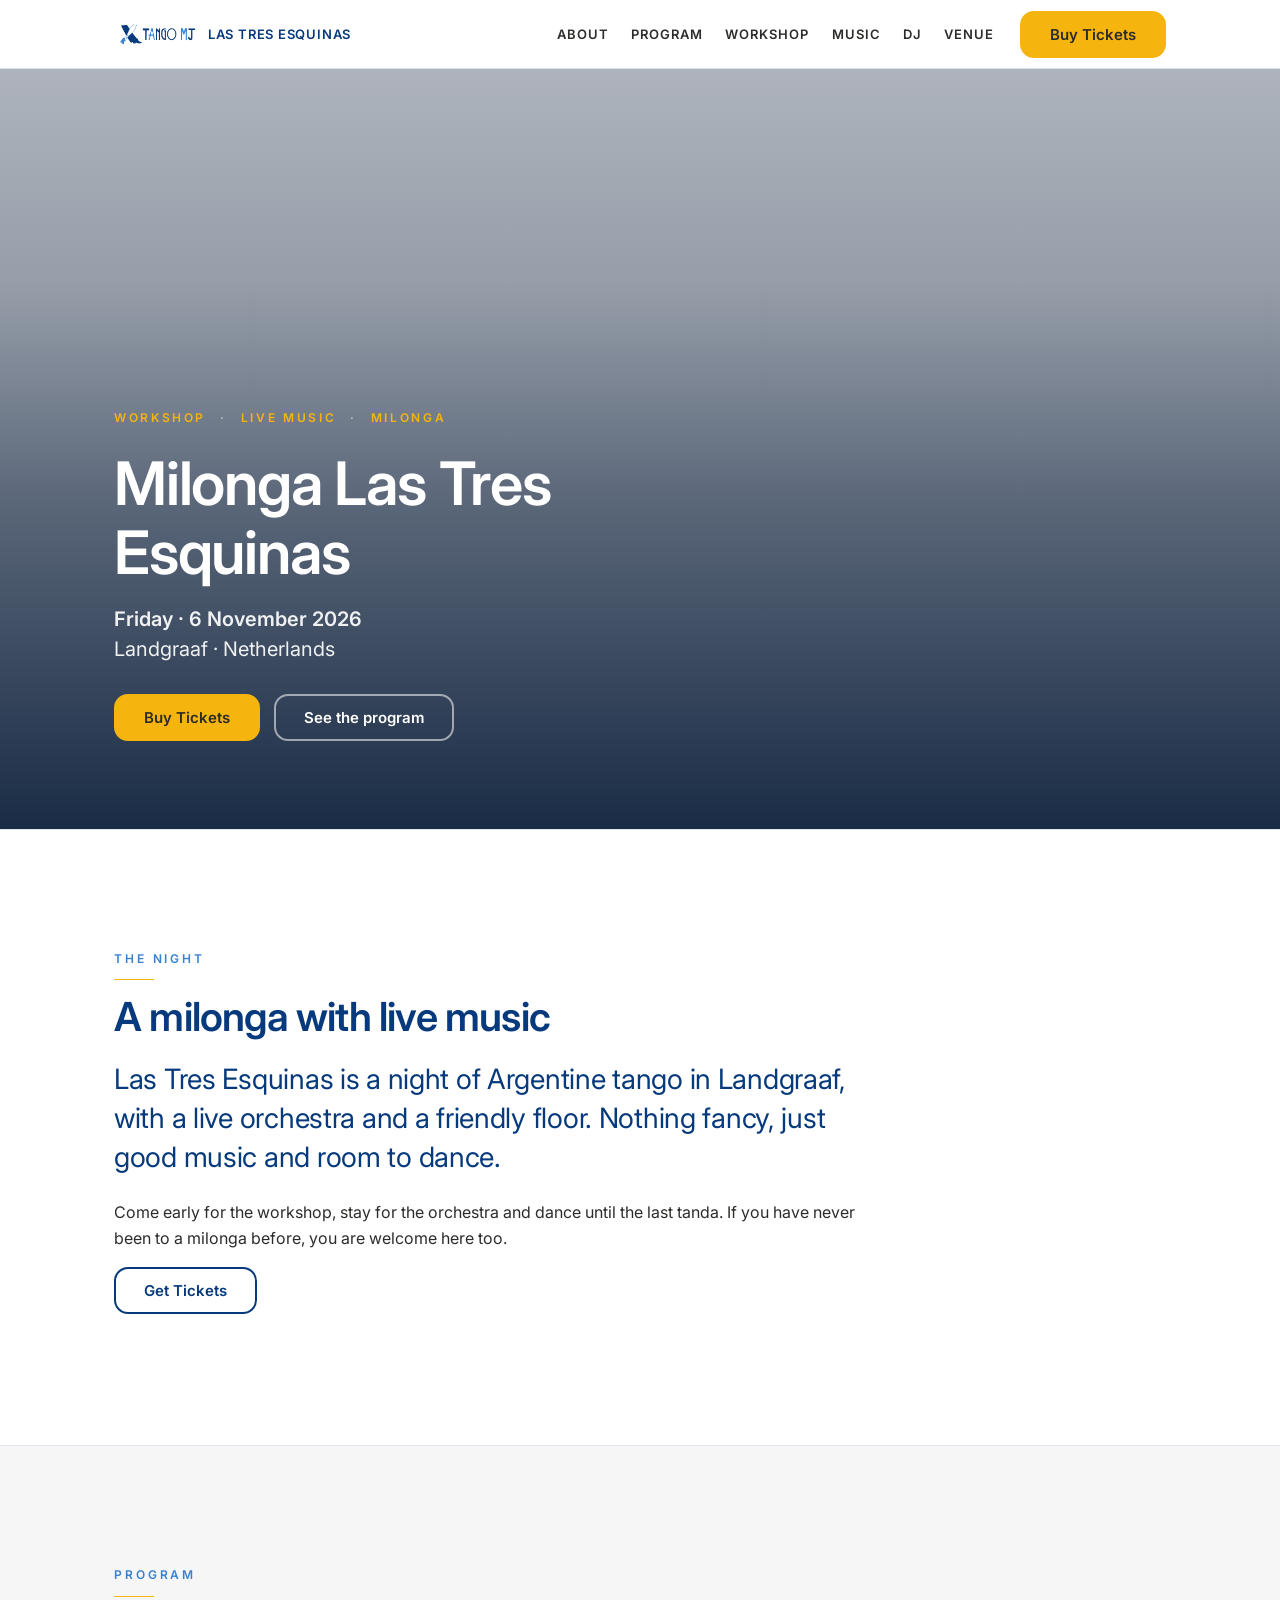
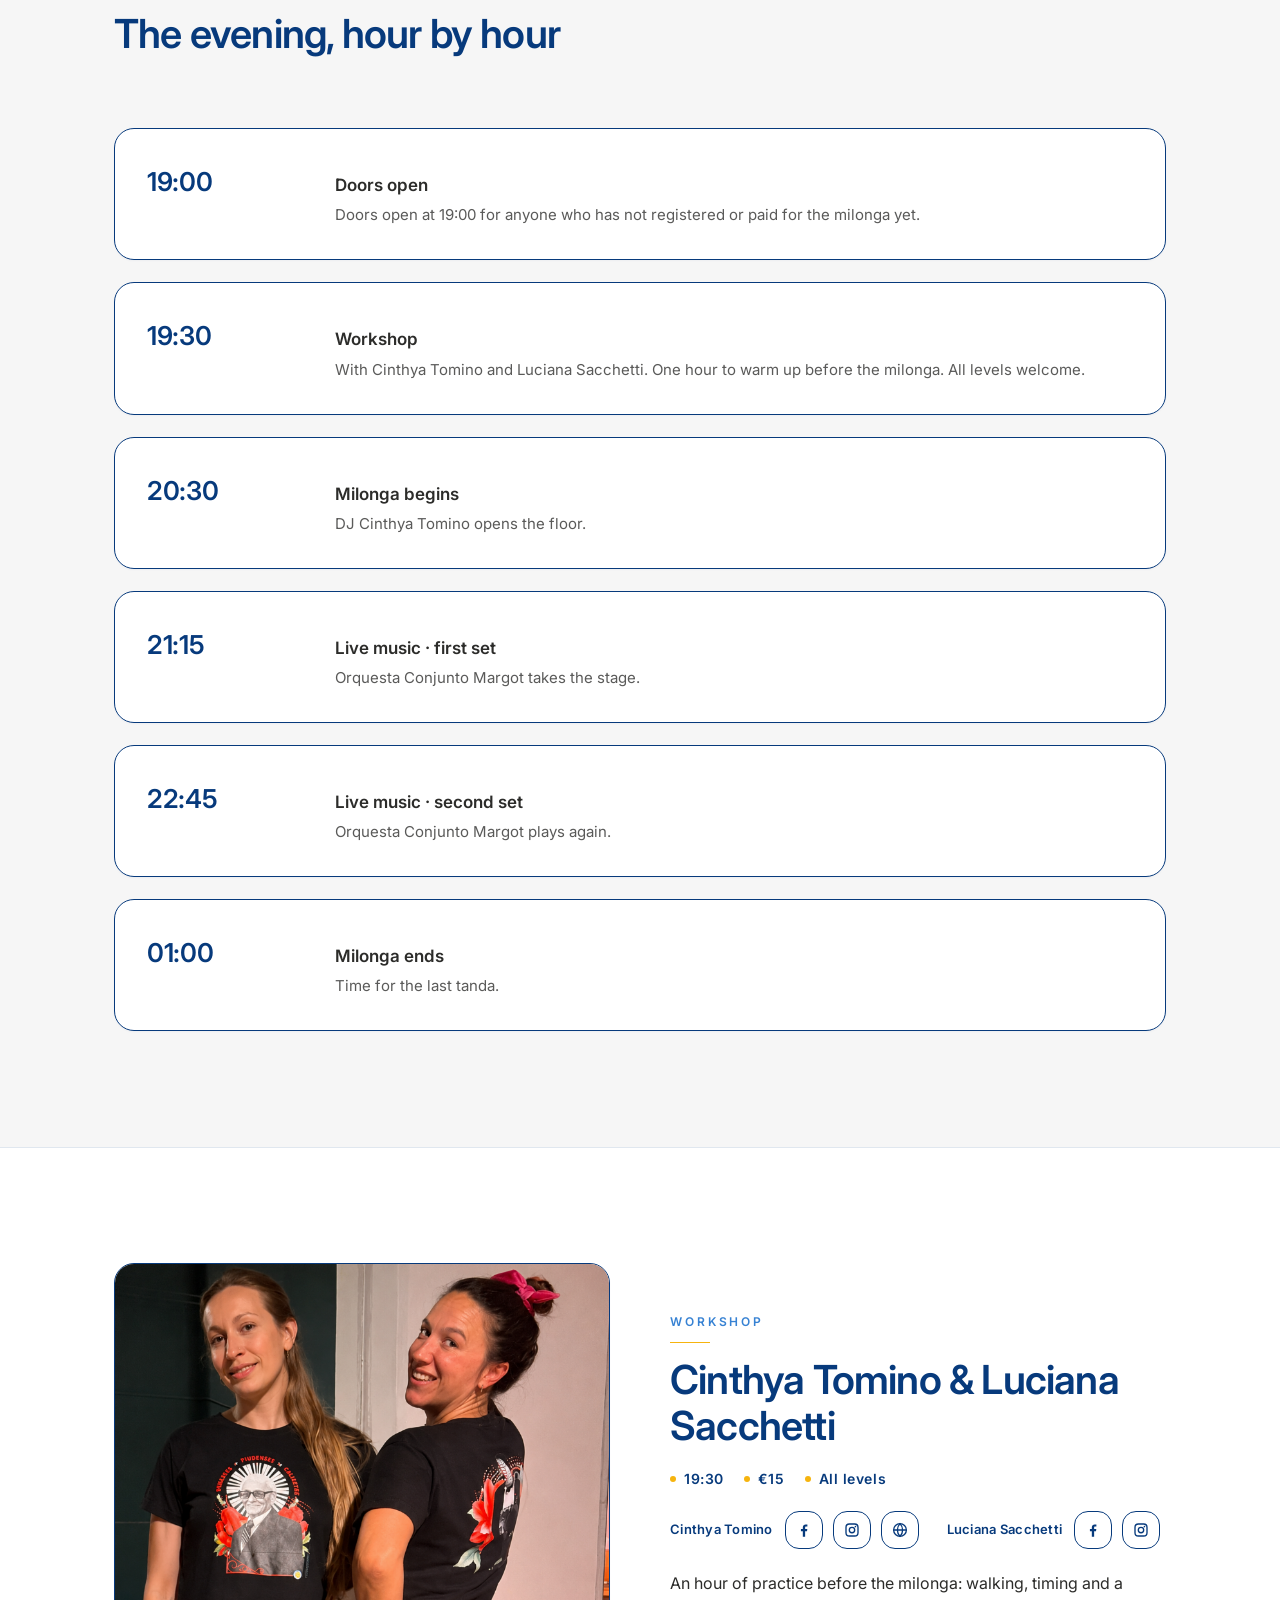
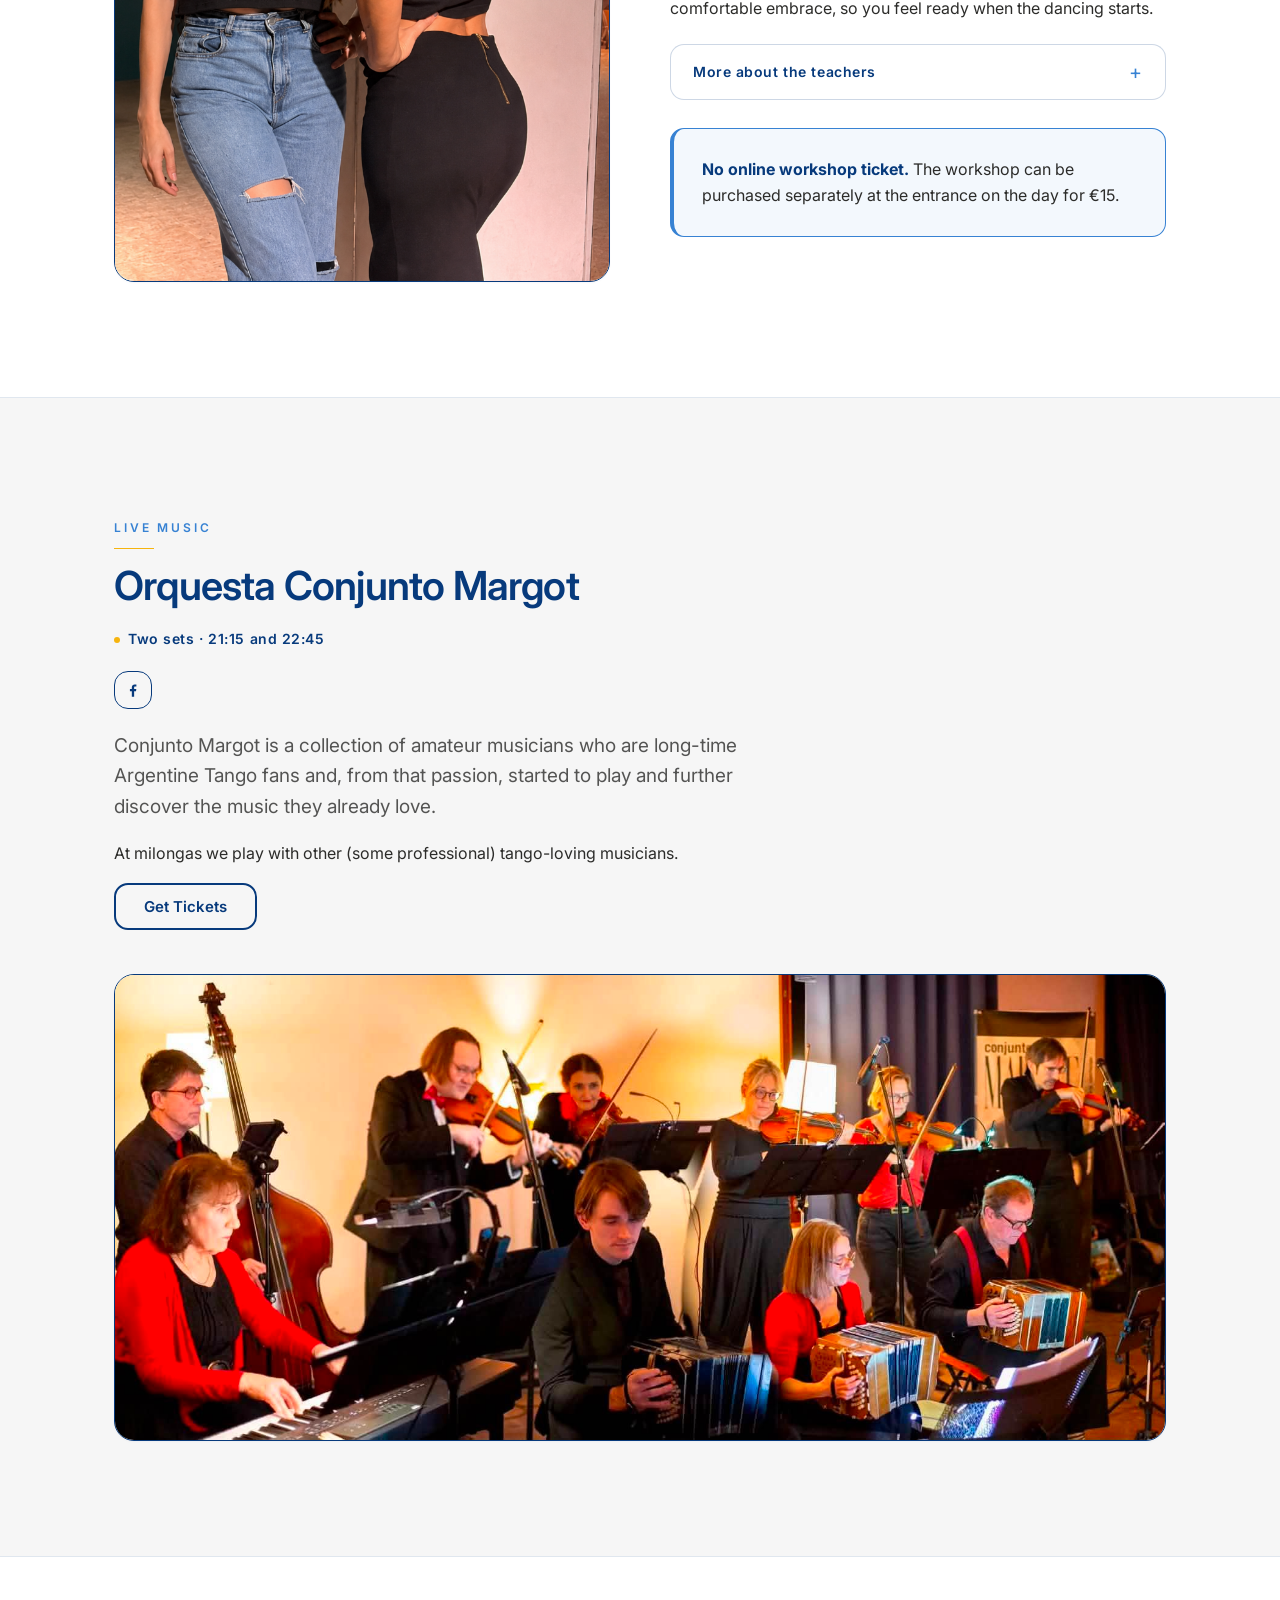
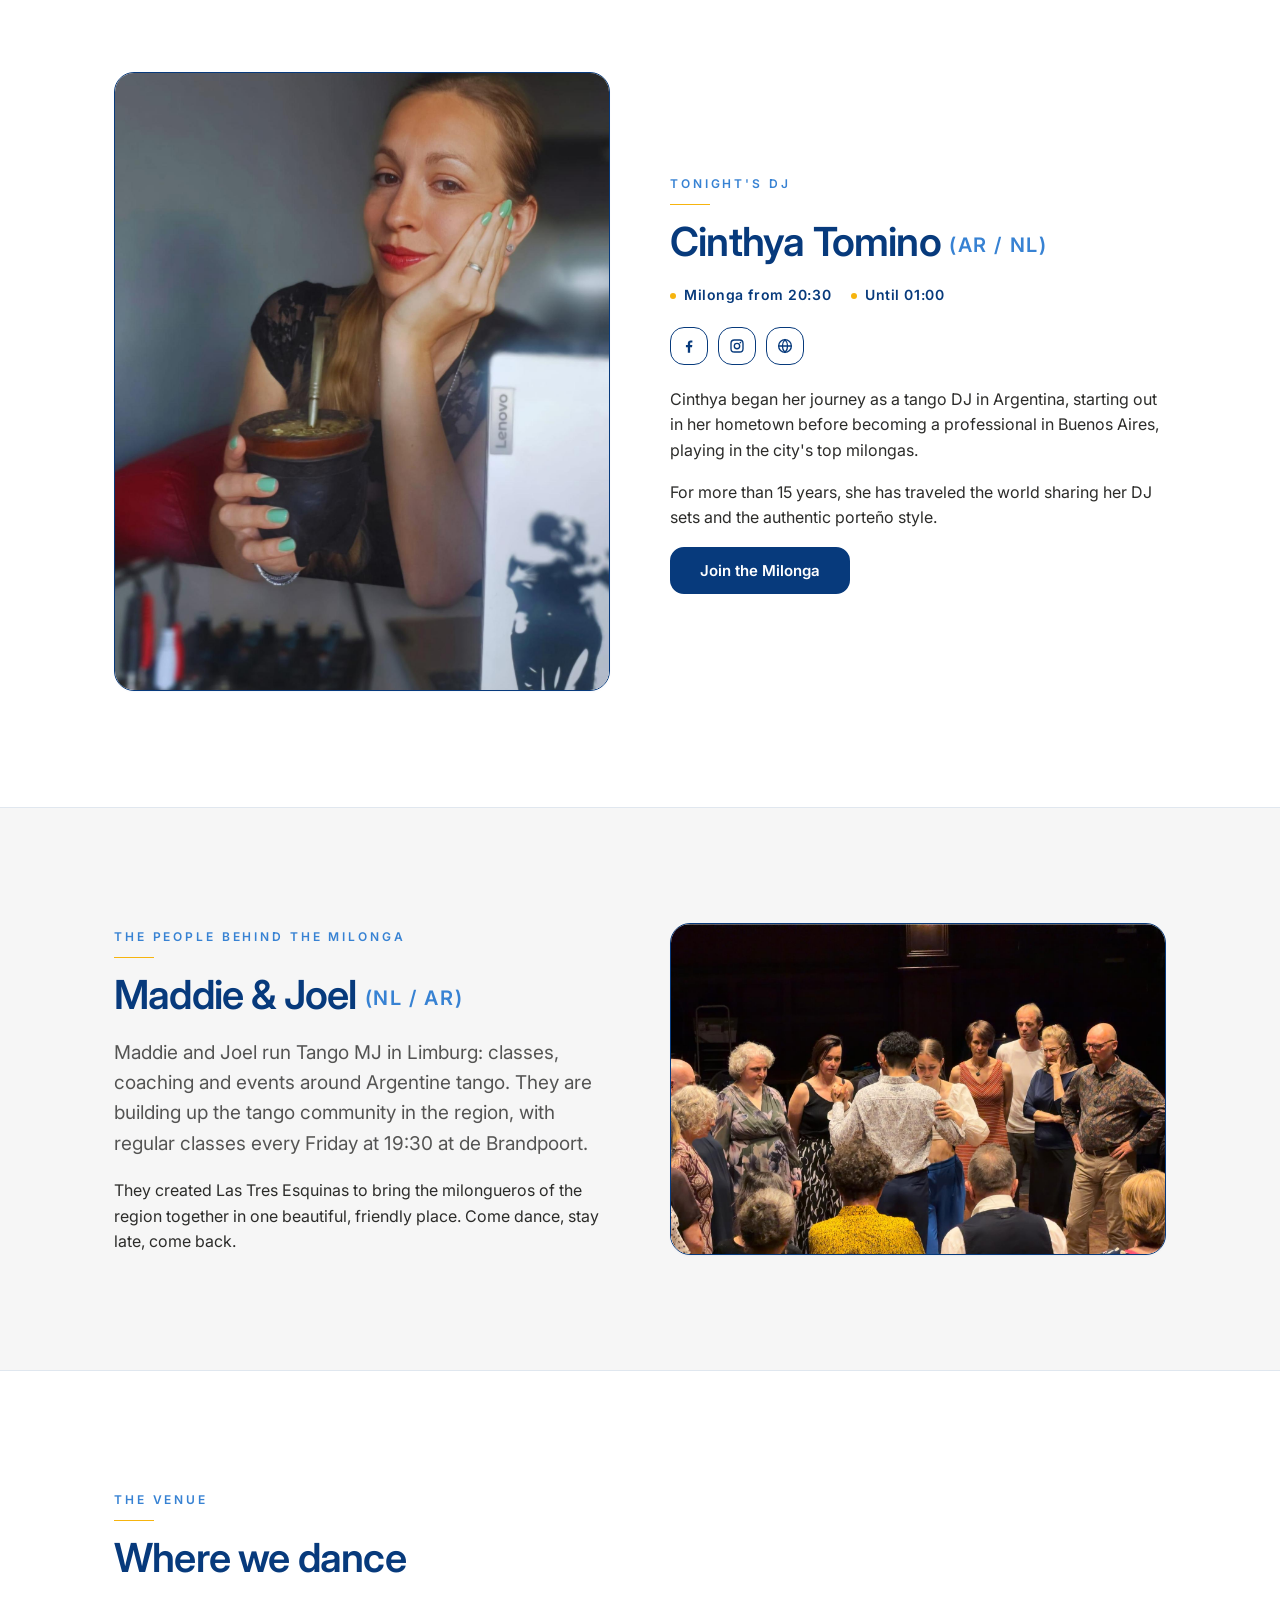
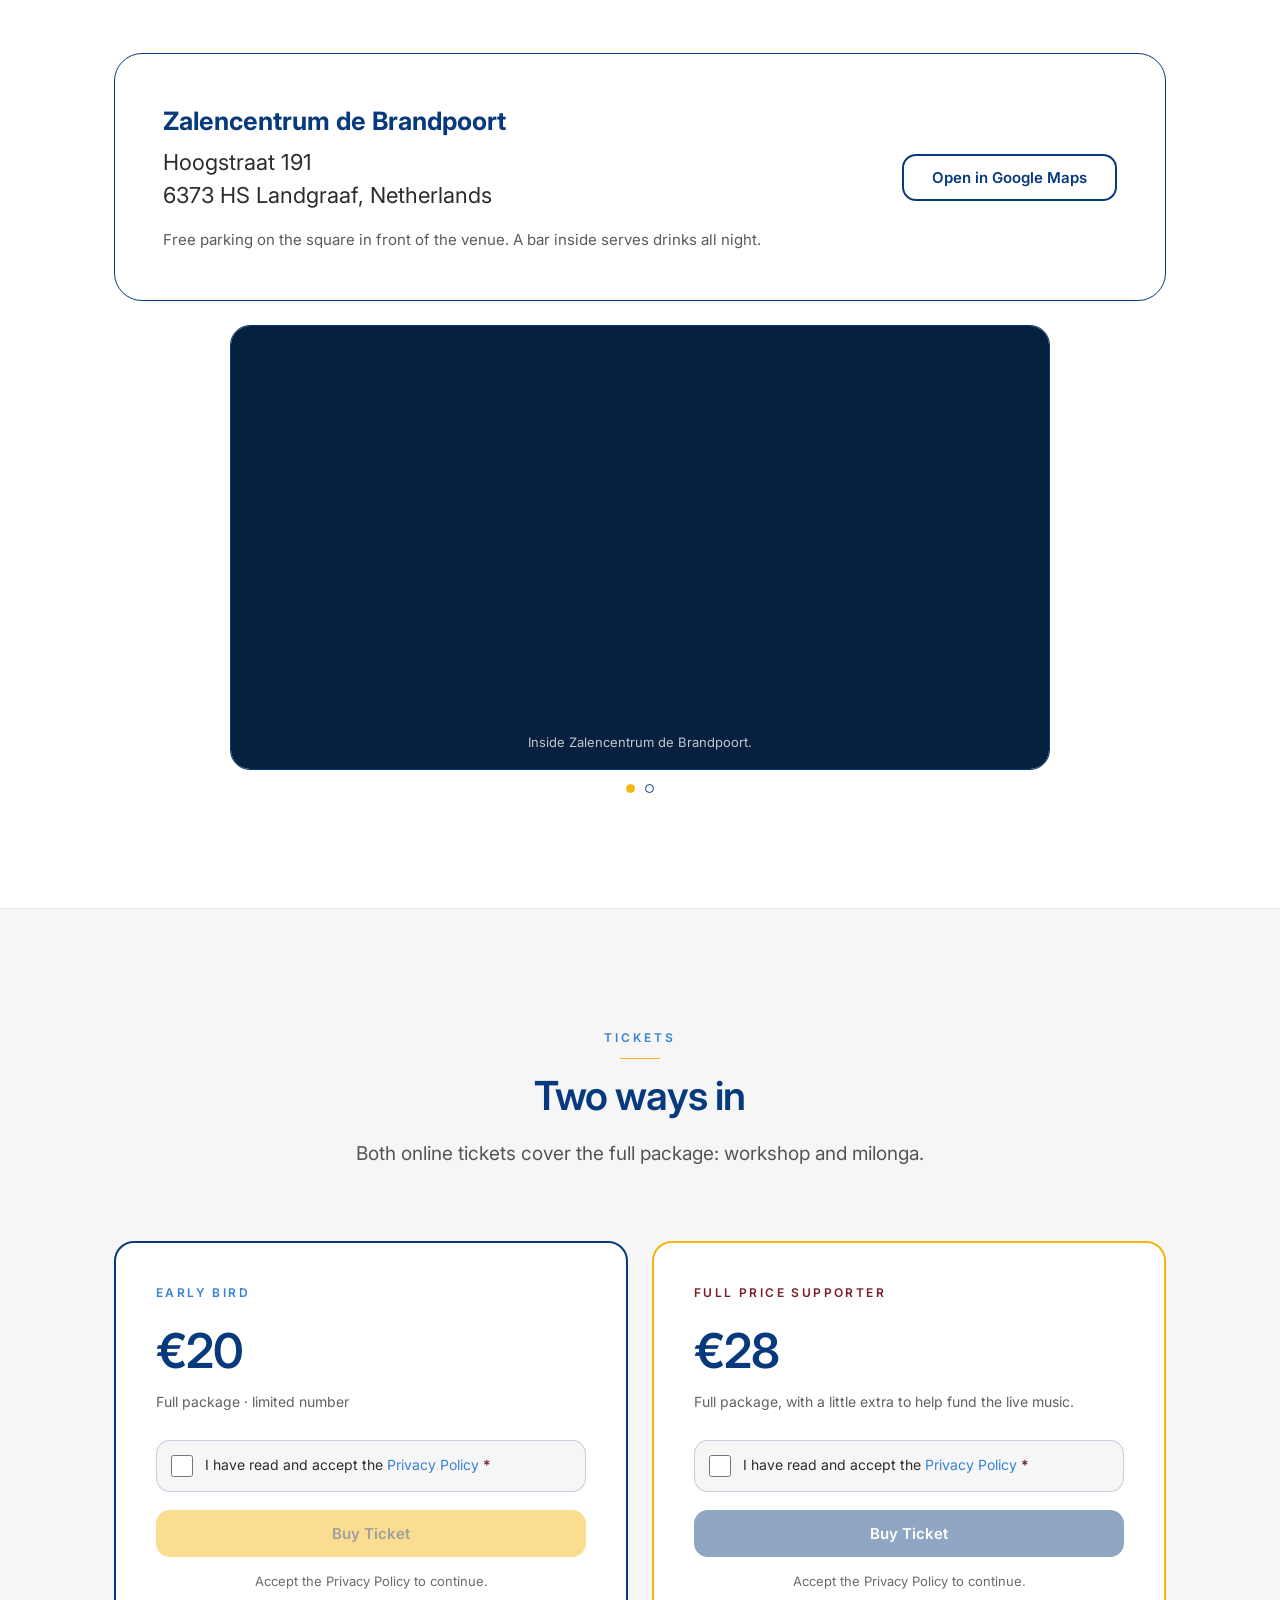
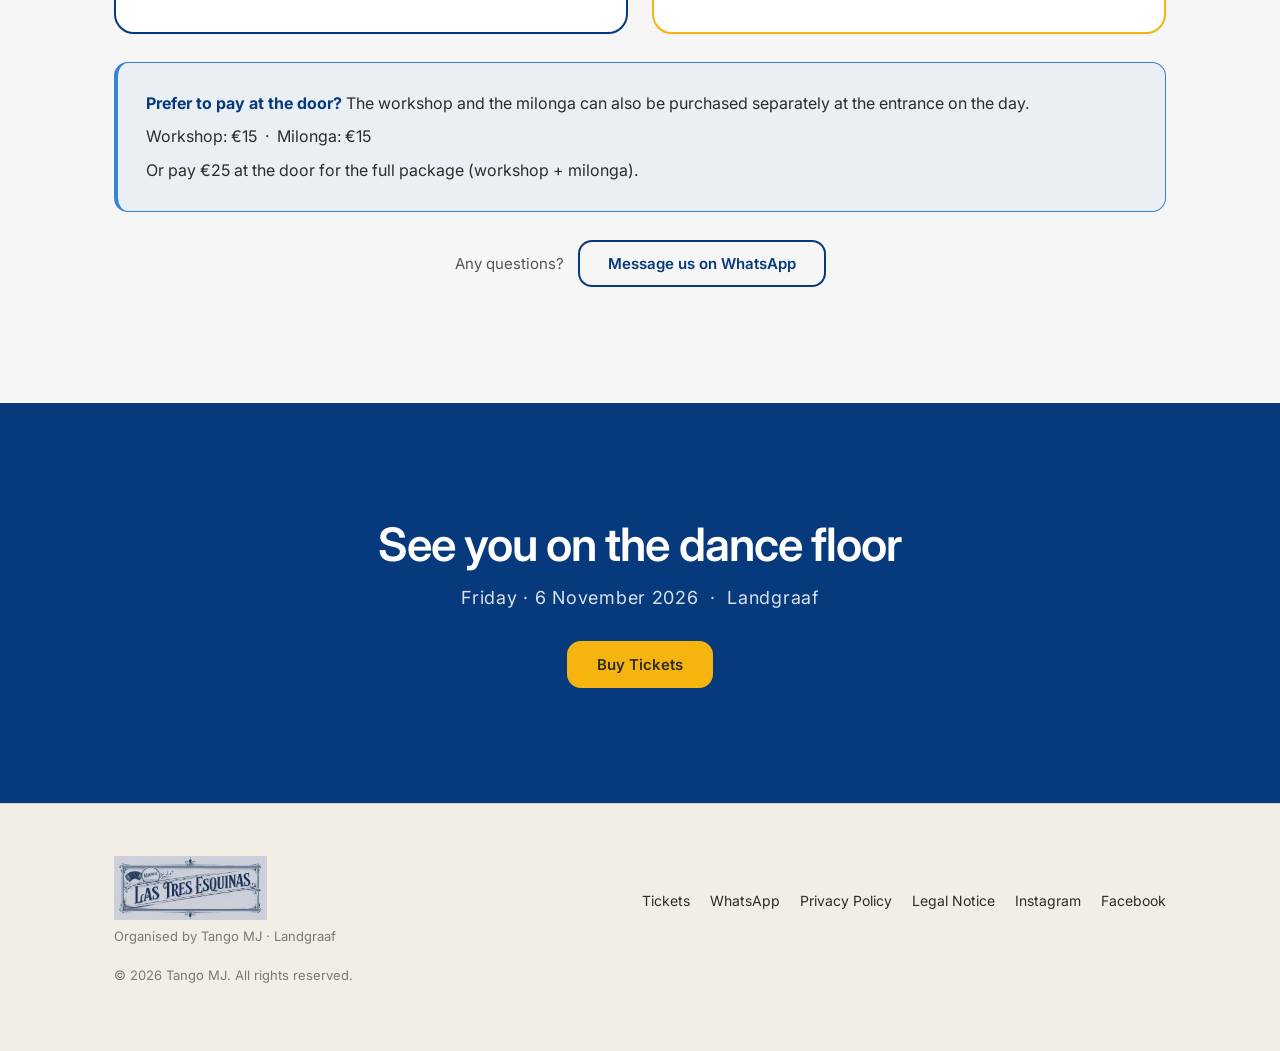
==== commit 79ef7376: "Hero slideshow: start on venue video, 6s per slide, slower crossfade Co-Authored-By: Claude Sonnet 5" ====
--- a/index.html
+++ b/index.html
@@ -163,7 +163,20 @@
       <!-- ============ 1. HERO ============ -->
       <section class="hero" aria-labelledby="hero-heading">
         <div class="hero__media" data-hero-slides>
-          <div class="hero__slide is-active">
+          <div class="hero__slide hero__slide--video is-active">
+            <video
+              data-hero-video
+              src="img/video-bp.mp4"
+              autoplay
+              muted
+              loop
+              playsinline
+              preload="auto"
+              width="464"
+              height="832"
+            ></video>
+          </div>
+          <div class="hero__slide">
             <img
               src="img/organizadores.jpg"
               alt="Dancers and guests gathered on the floor at a Tango MJ milonga"
@@ -198,18 +211,6 @@
               height="2048"
               loading="lazy"
             />
-          </div>
-          <div class="hero__slide hero__slide--video">
-            <video
-              data-hero-video
-              src="img/video-bp.mp4"
-              muted
-              loop
-              playsinline
-              preload="none"
-              width="464"
-              height="832"
-            ></video>
           </div>
         </div>
         <div class="container">
--- a/css/styles.css
+++ b/css/styles.css
@@ -477,7 +477,7 @@
   position: absolute;
   inset: 0;
   opacity: 0;
-  transition: opacity 1s var(--ease-premium);
+  transition: opacity 2.4s var(--ease-premium);
 }
 
 .hero__slide.is-active {
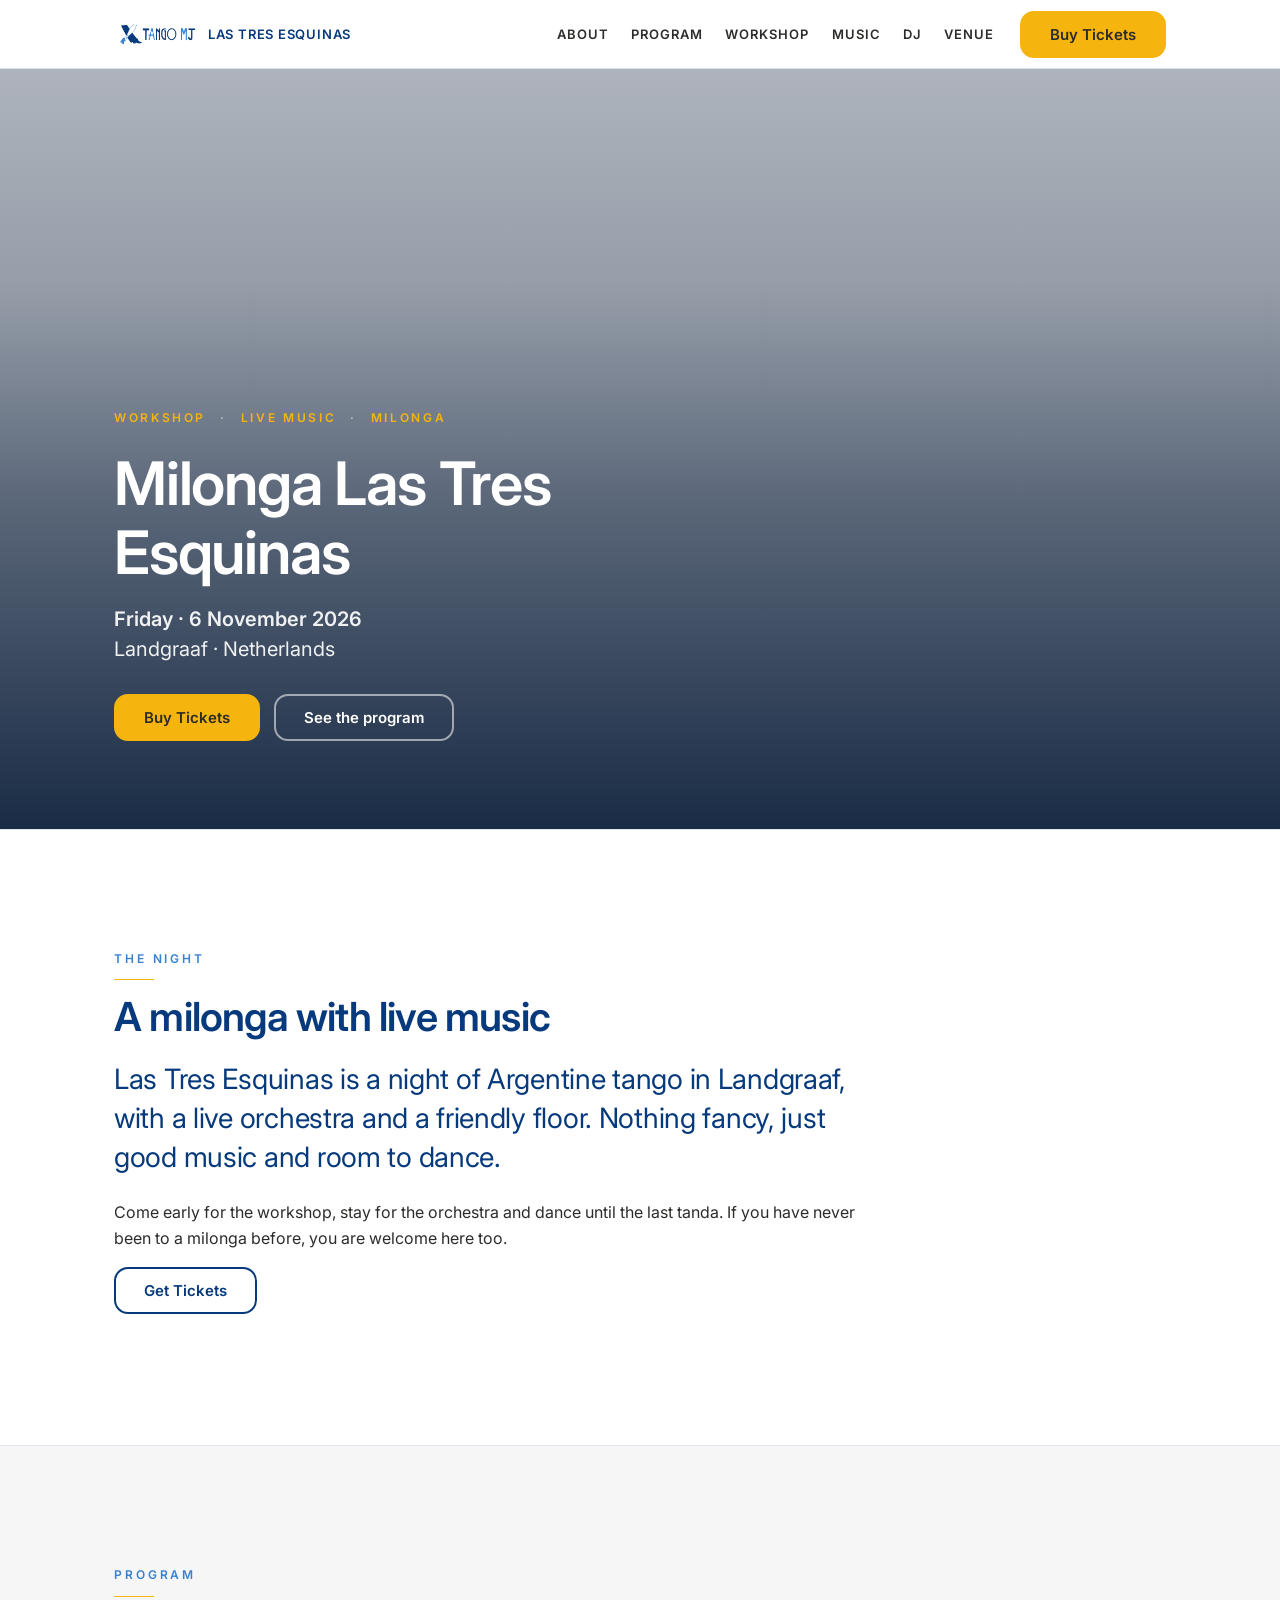
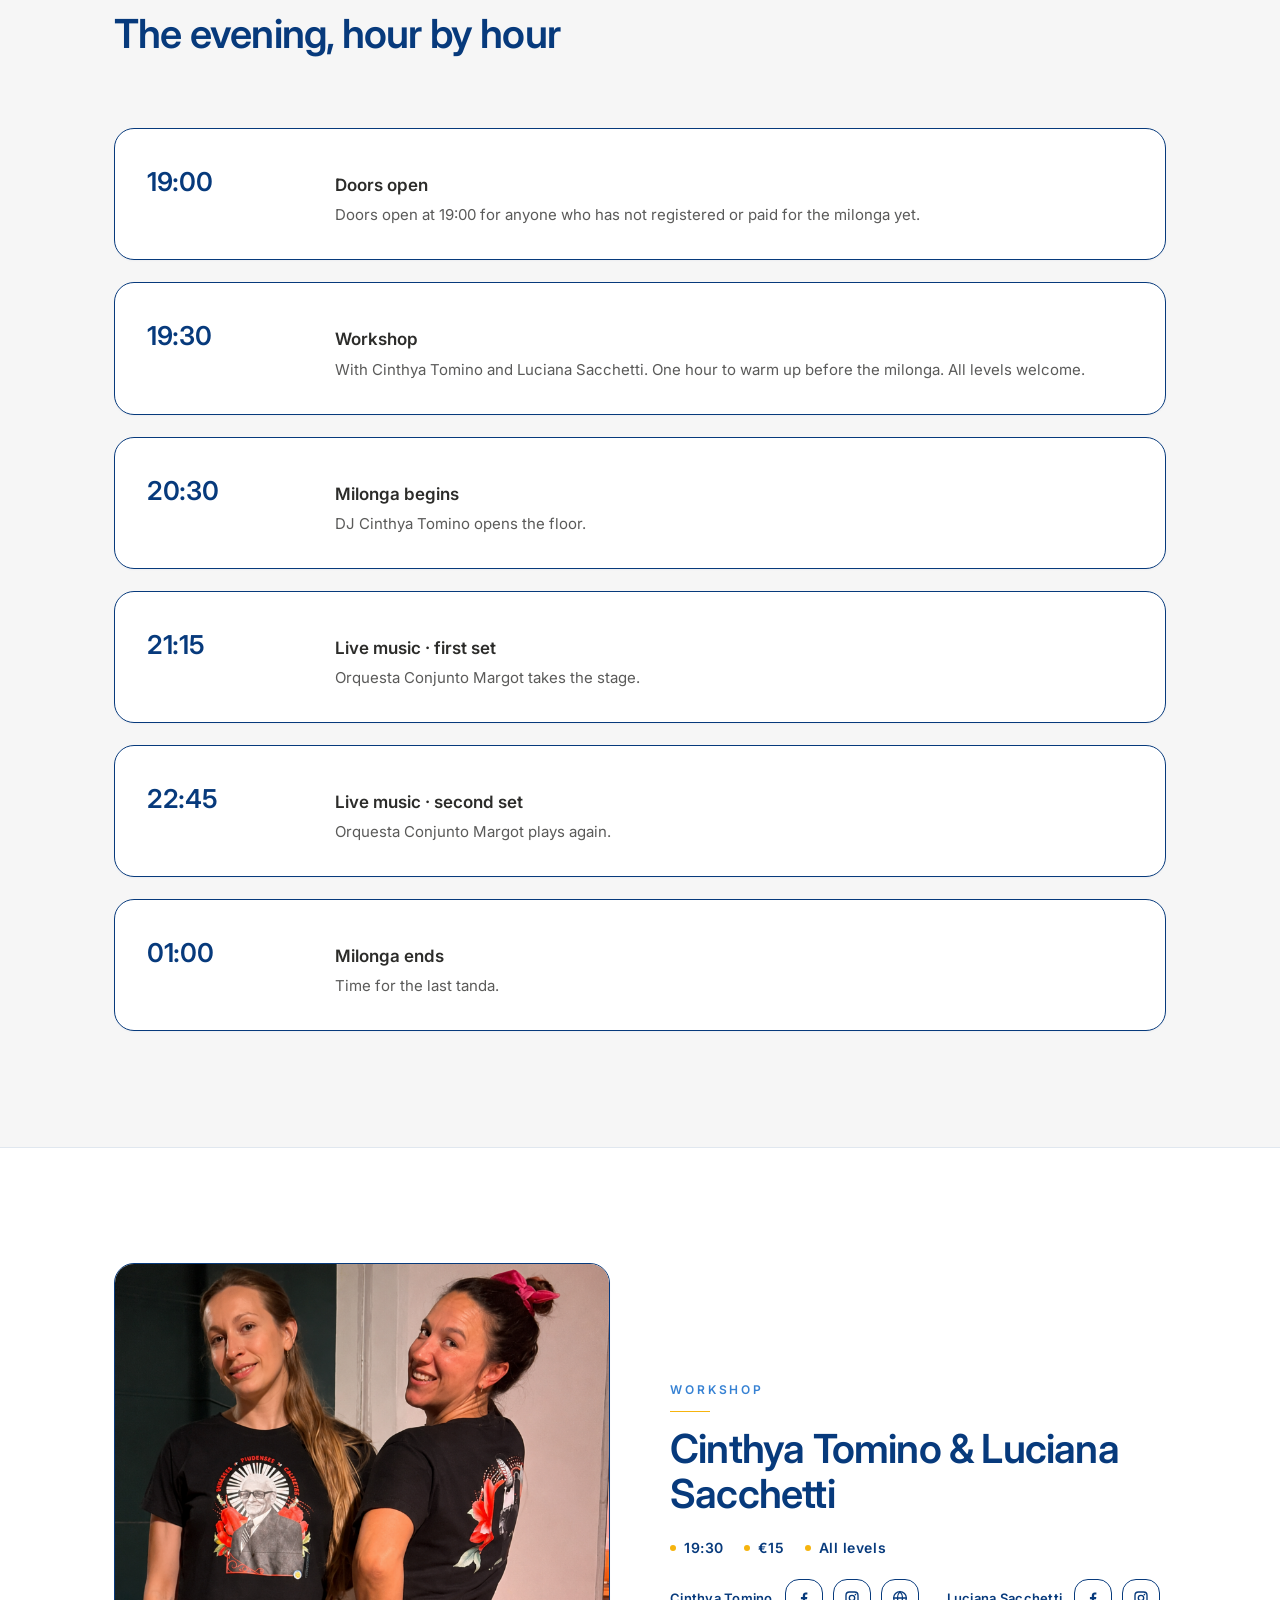
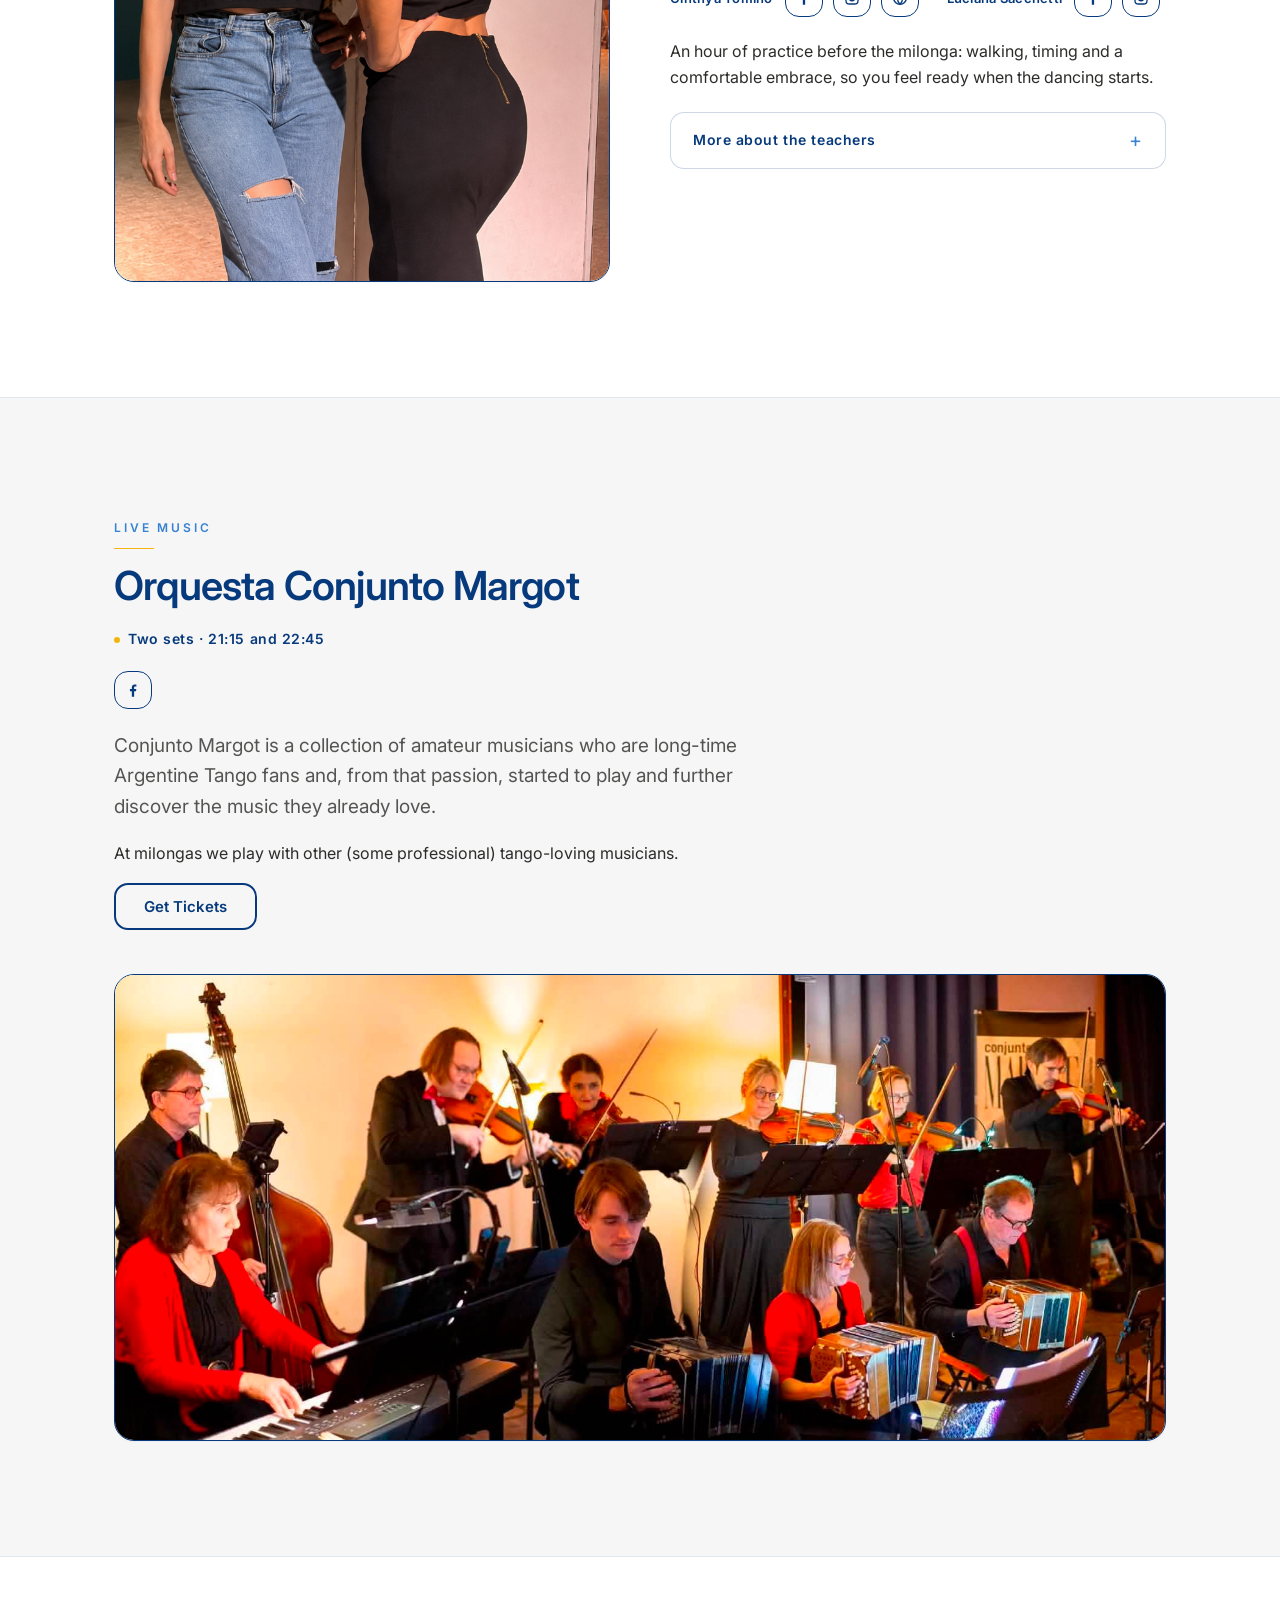
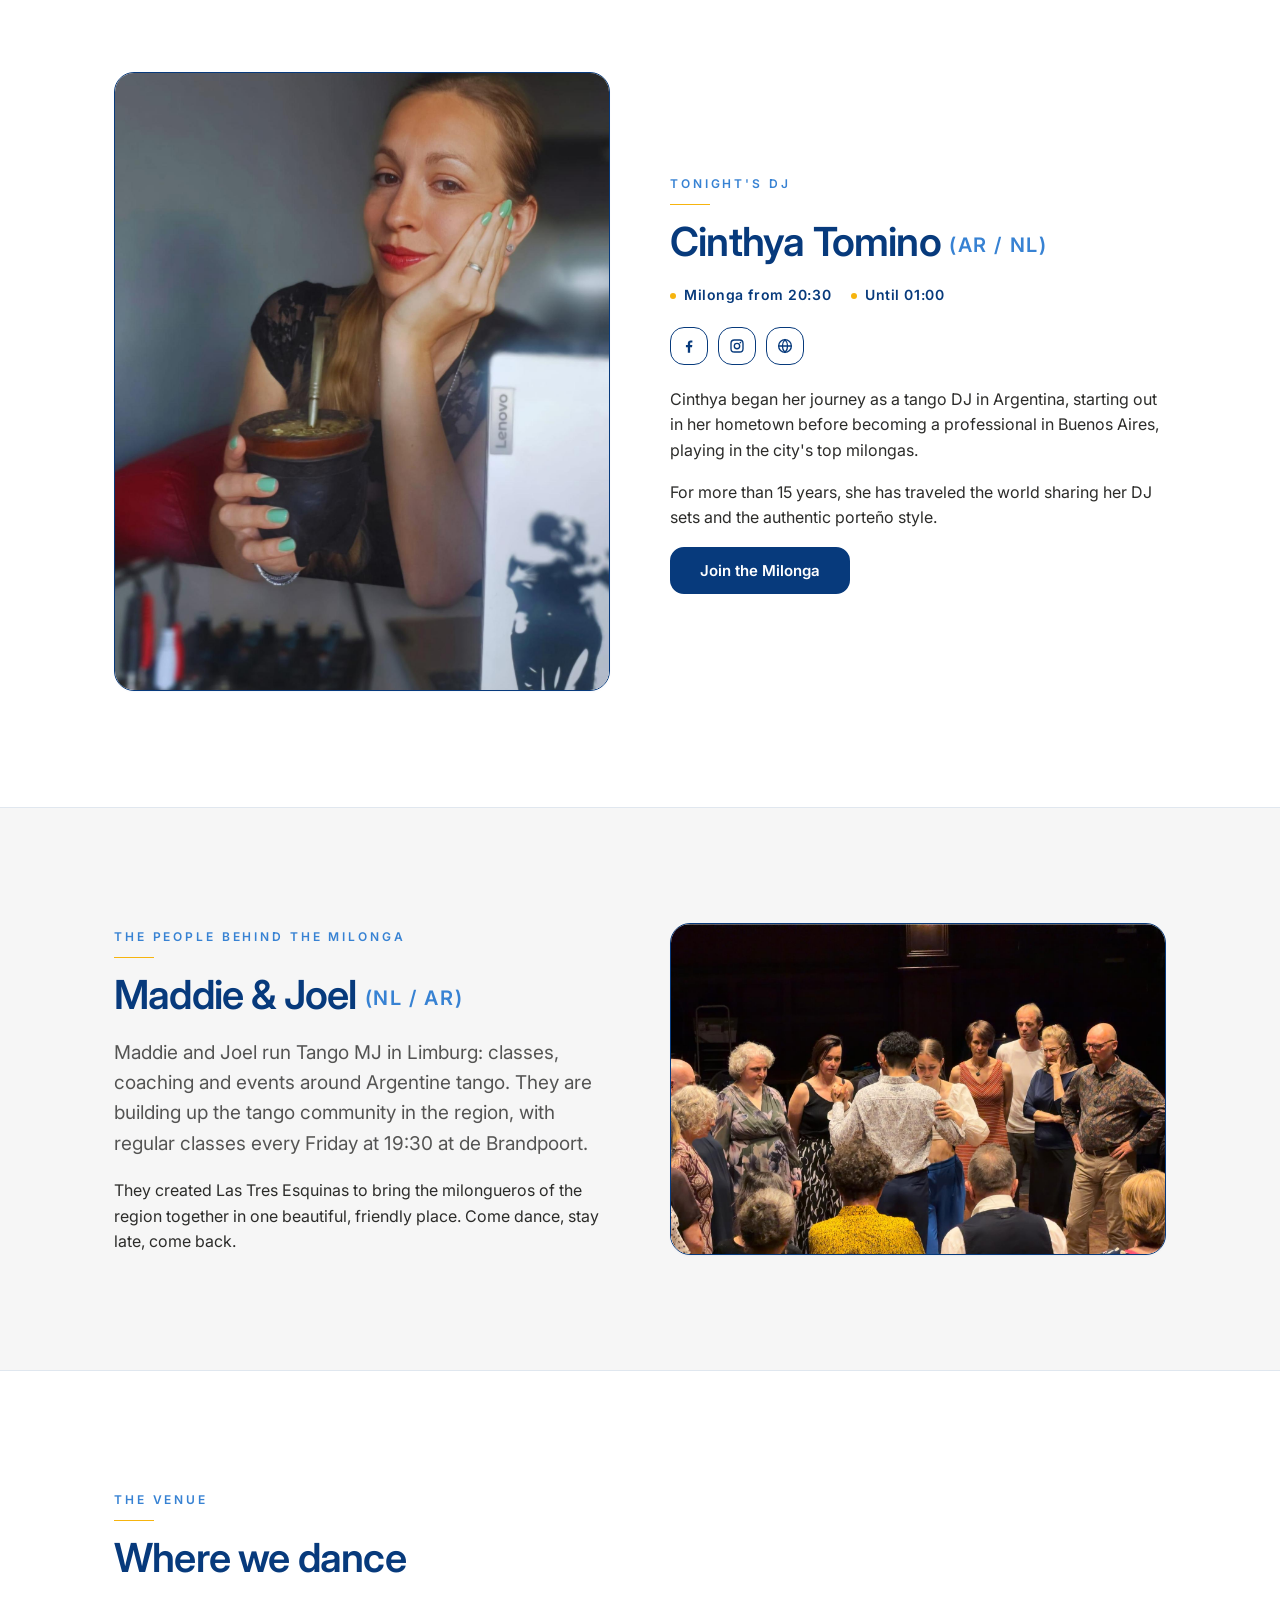
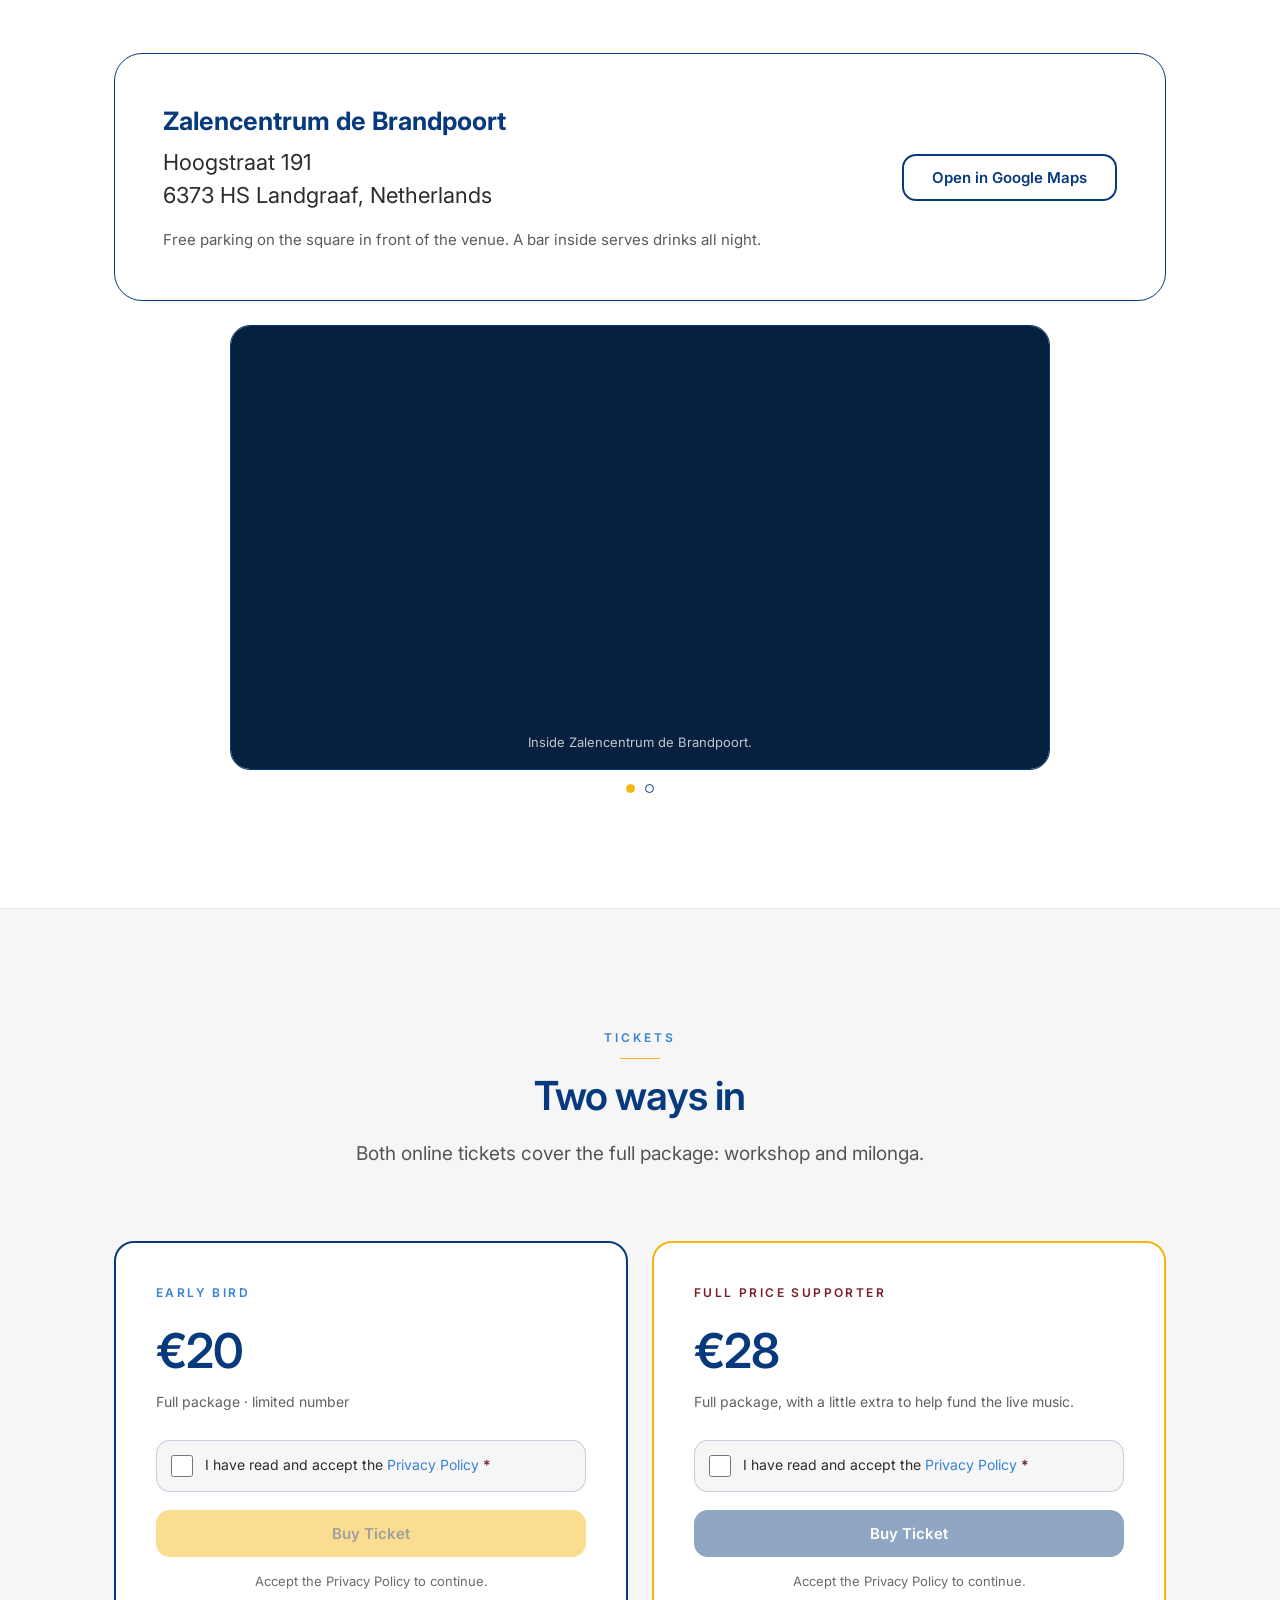
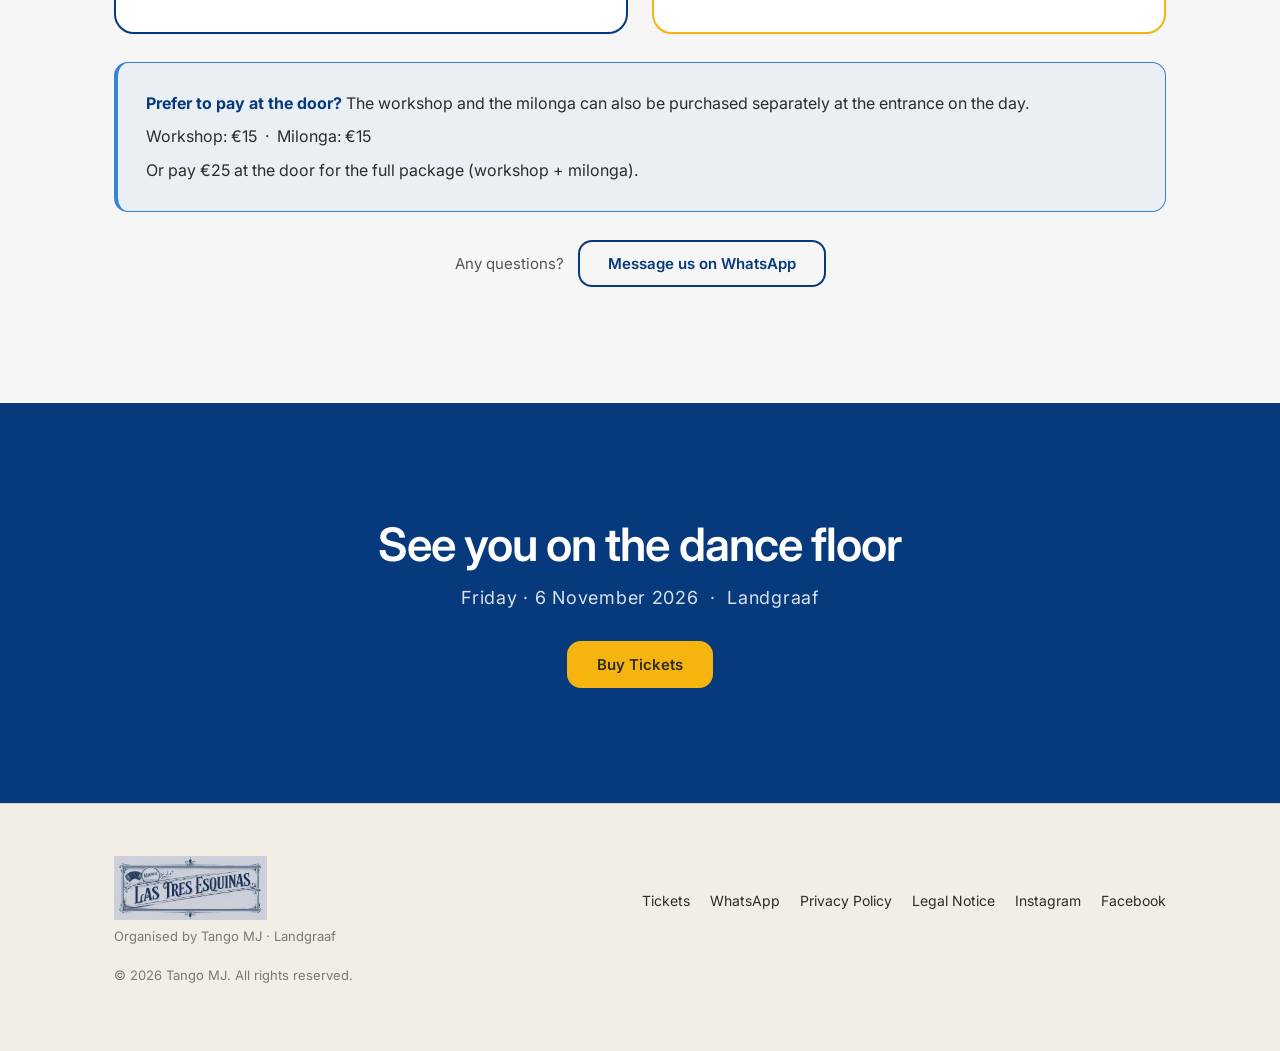
==== commit bbb7a3a6: "Remove "no online workshop ticket" note from workshop section Co-Authored-By: Claude Sonnet 5 <norep" ====
--- a/index.html
+++ b/index.html
@@ -404,13 +404,6 @@
                   </p>
                 </div>
               </details>
-
-              <div class="note">
-                <p>
-                  <strong>No online workshop ticket.</strong> The workshop can be
-                  purchased separately at the entrance on the day for €15.
-                </p>
-              </div>
             </div>
           </div>
         </div>
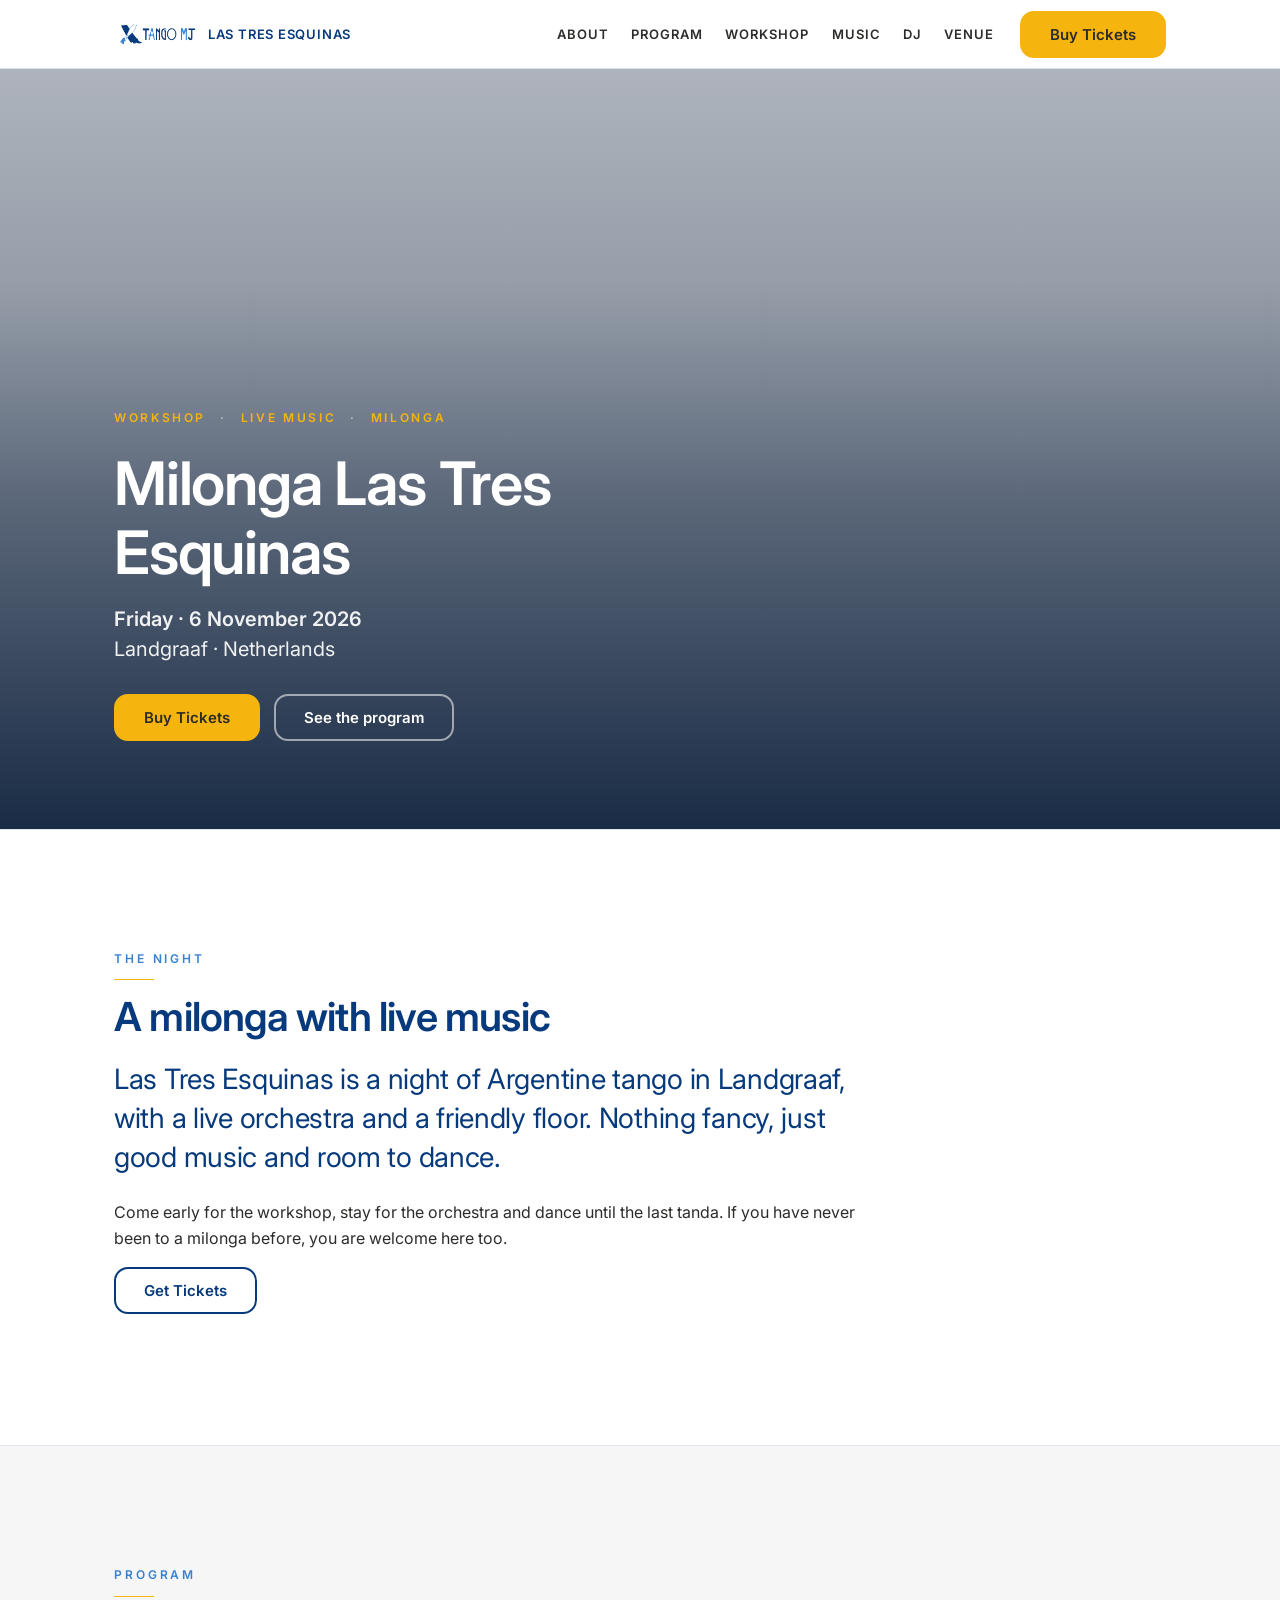
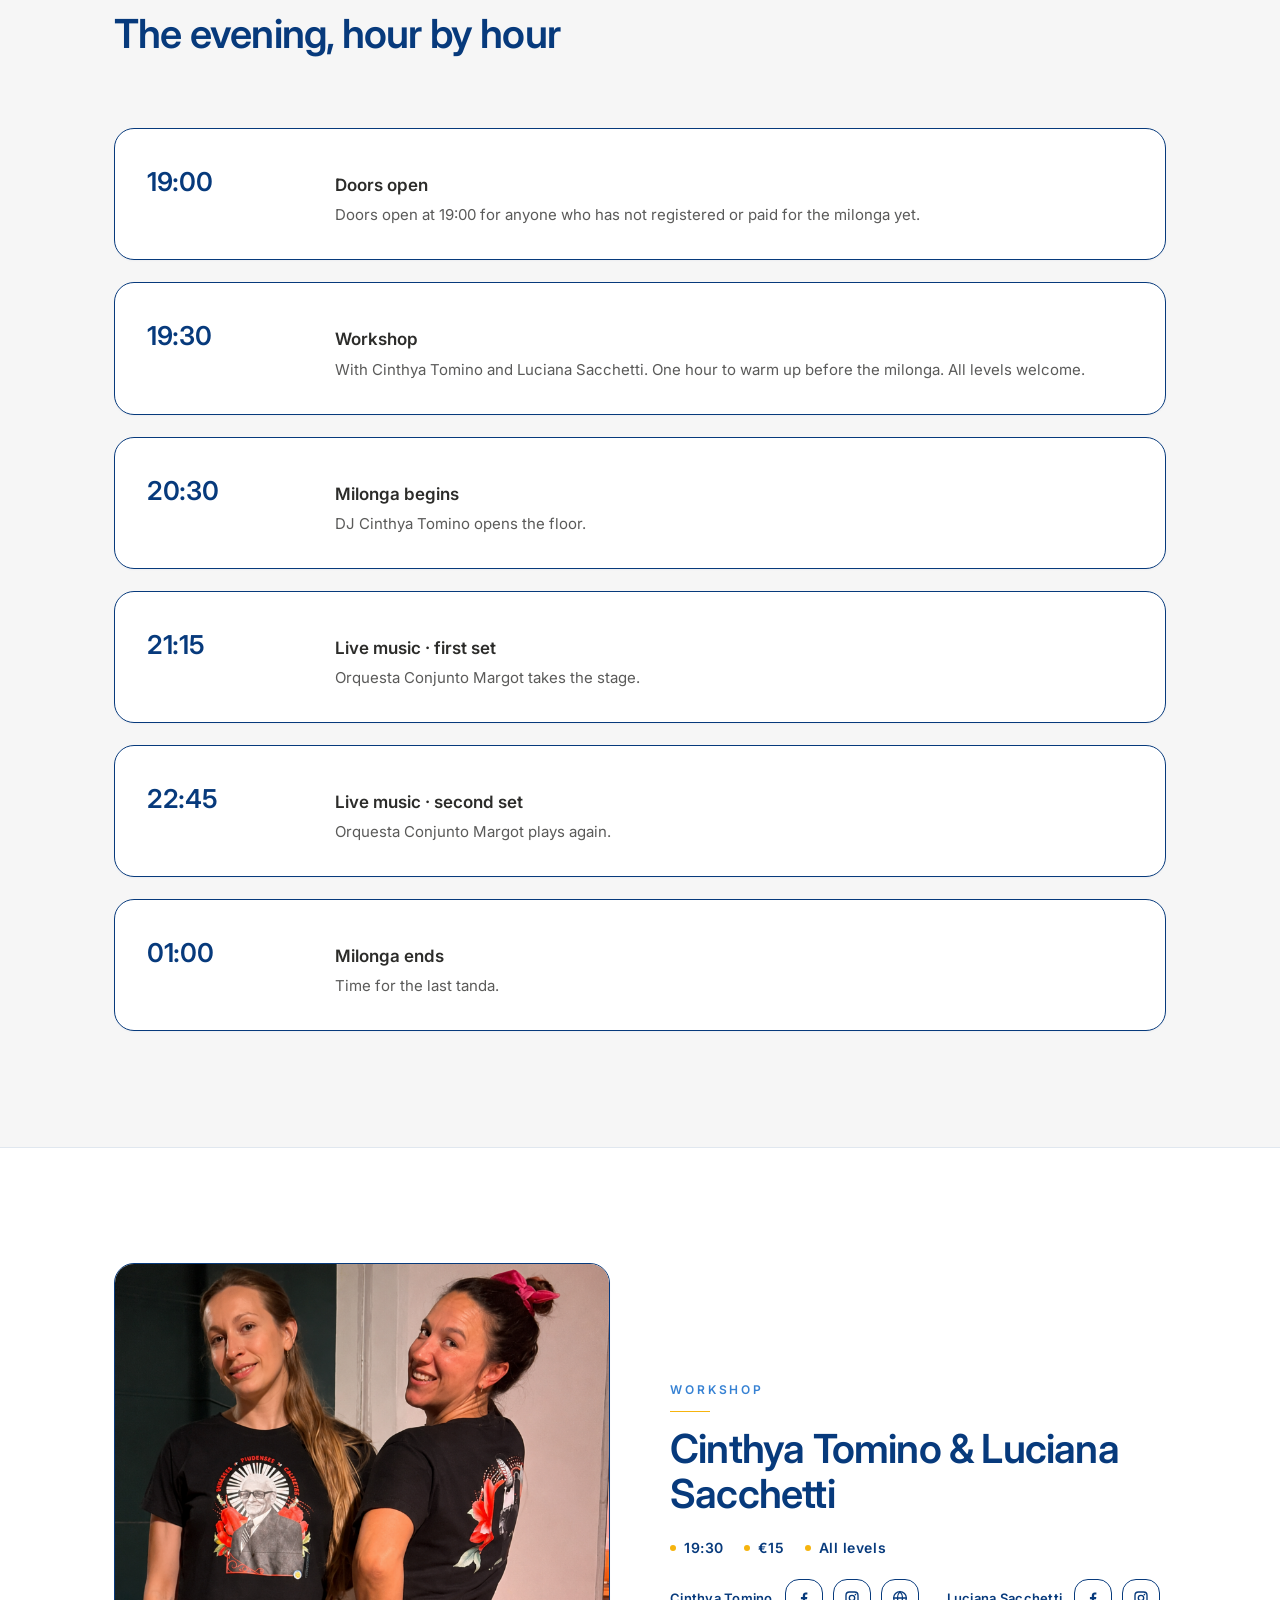
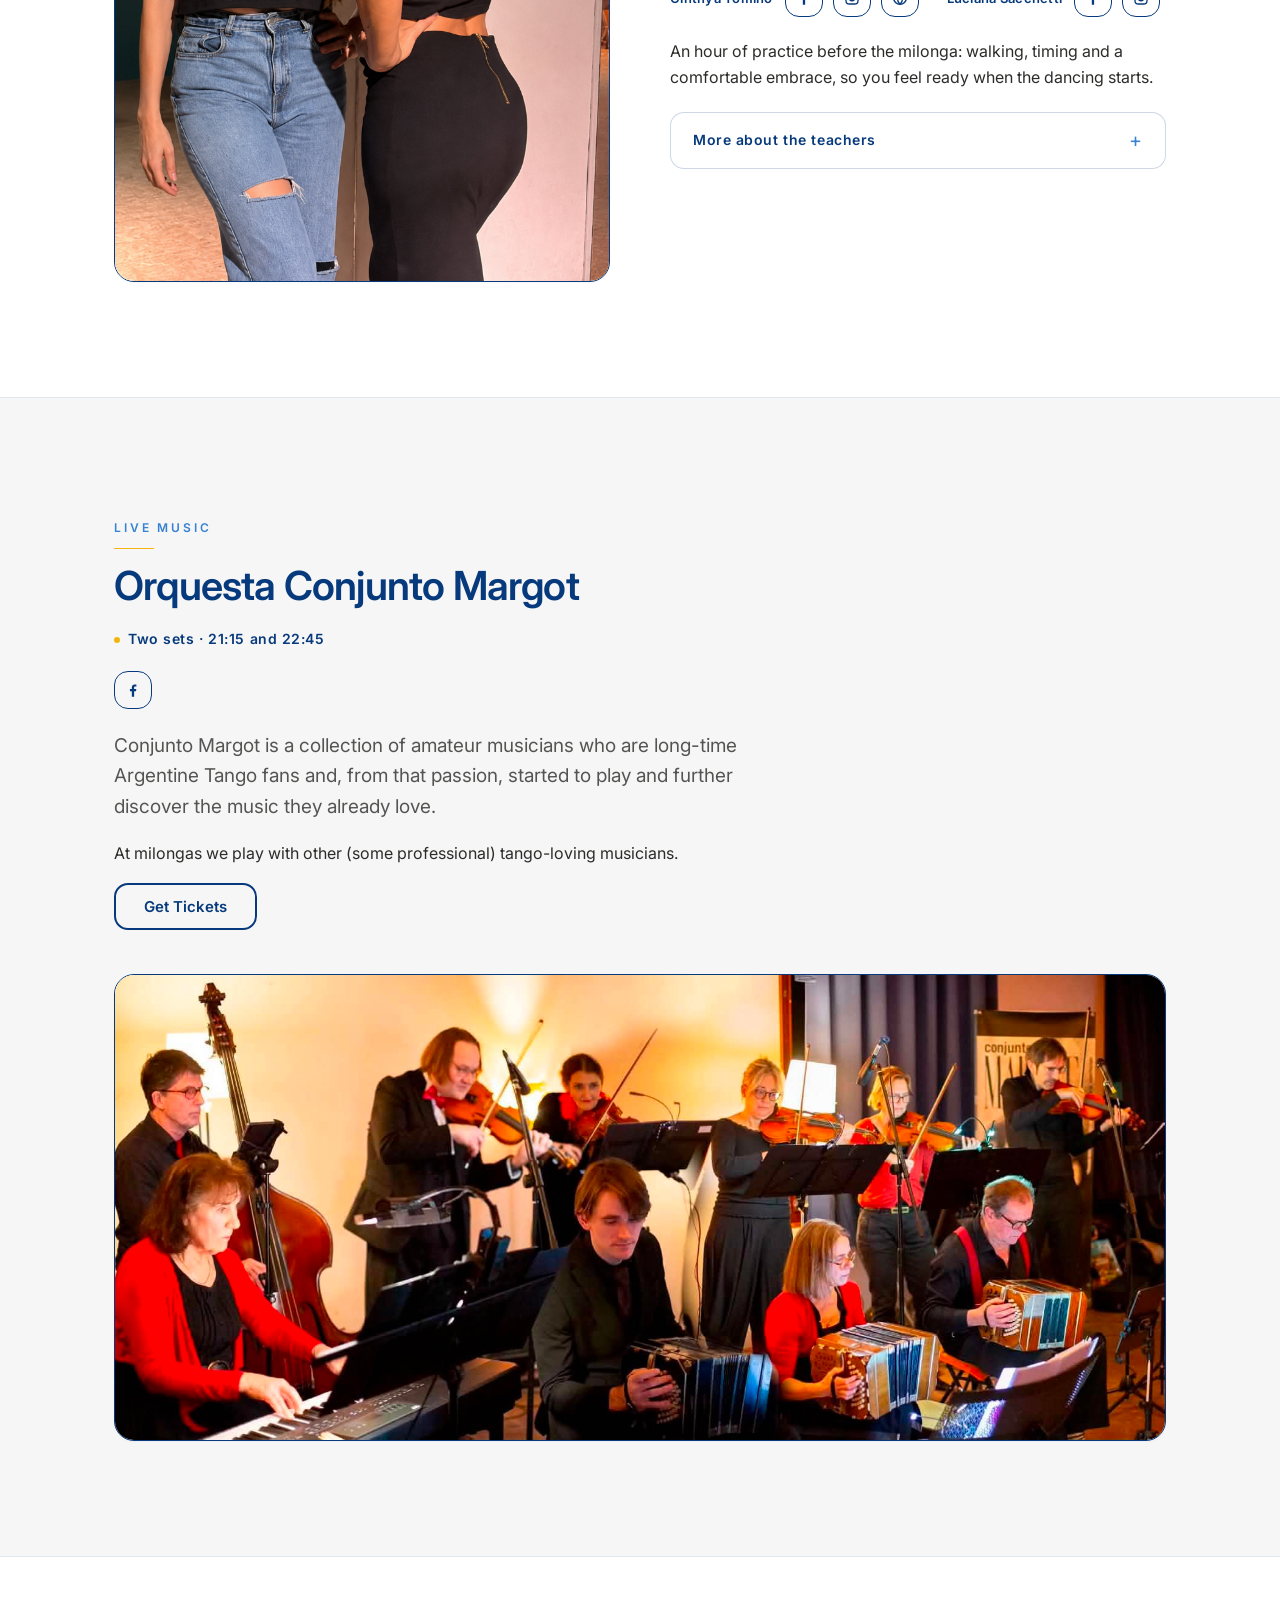
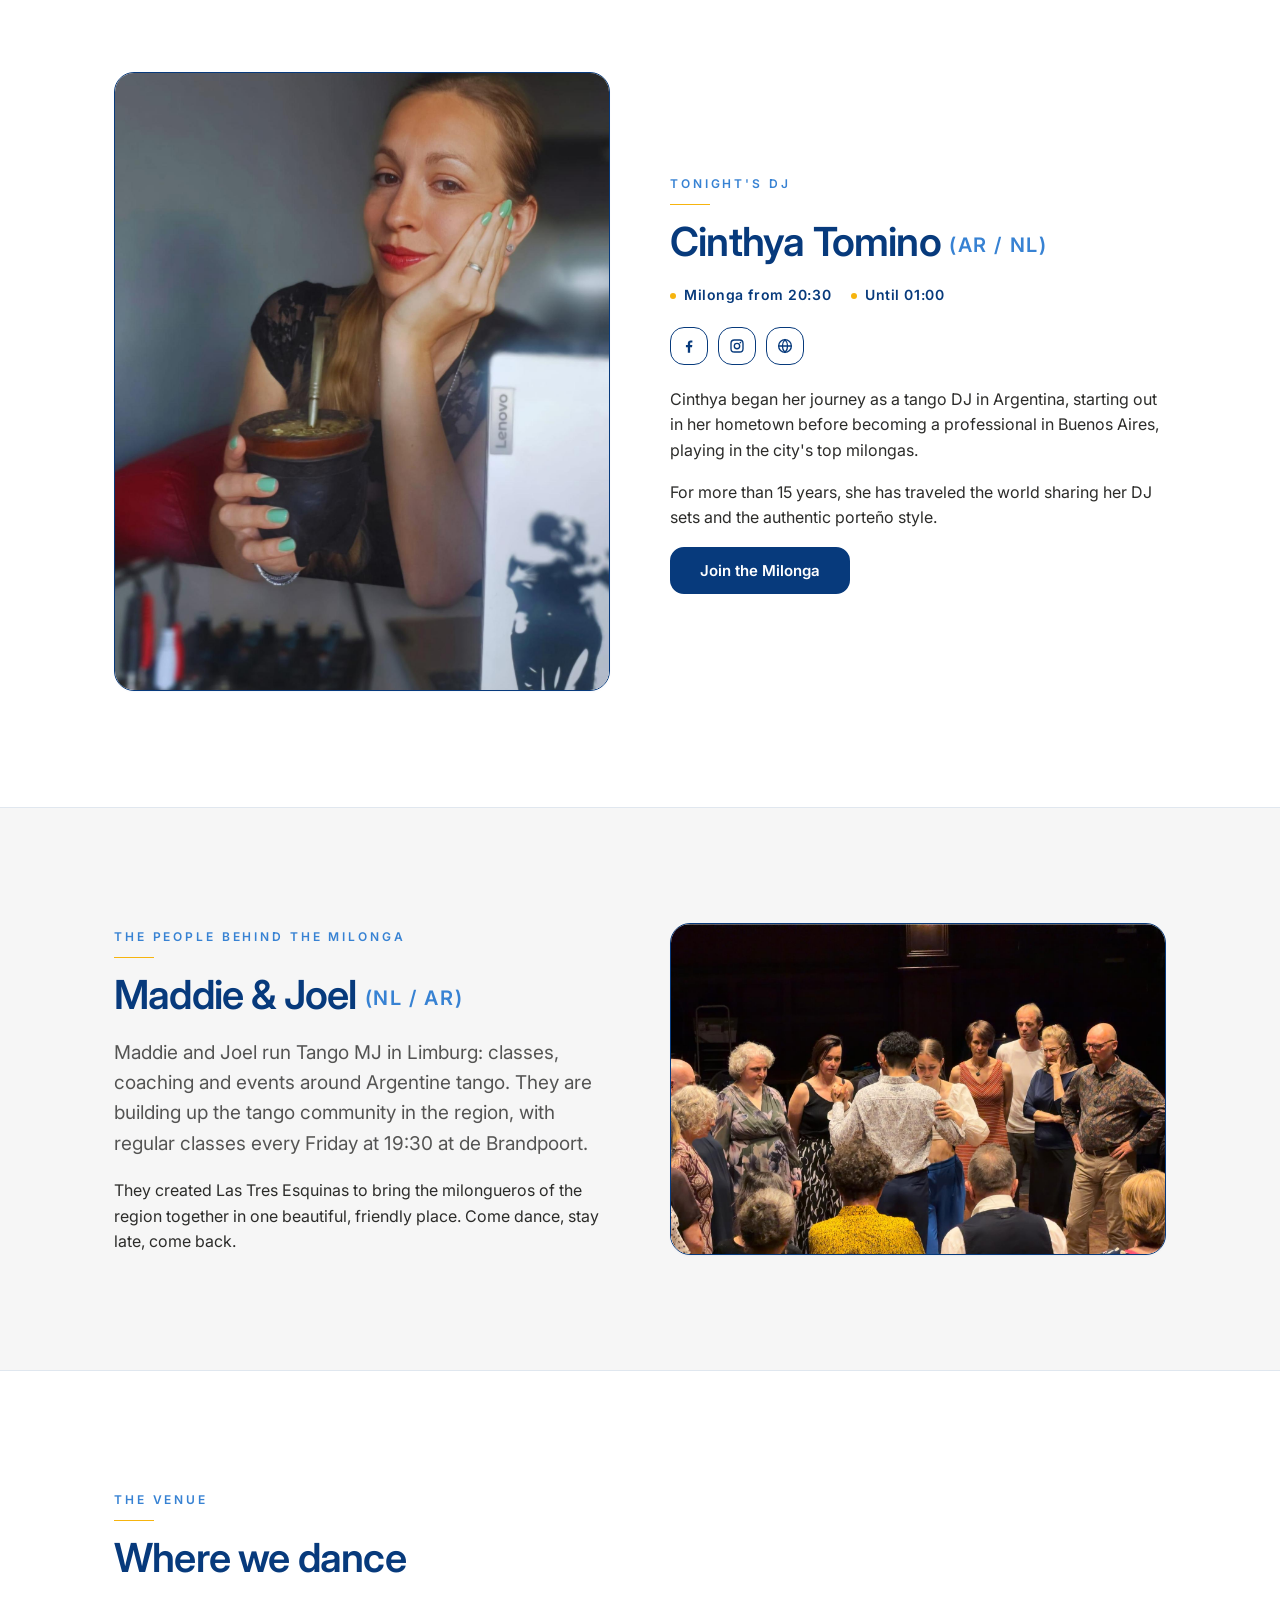
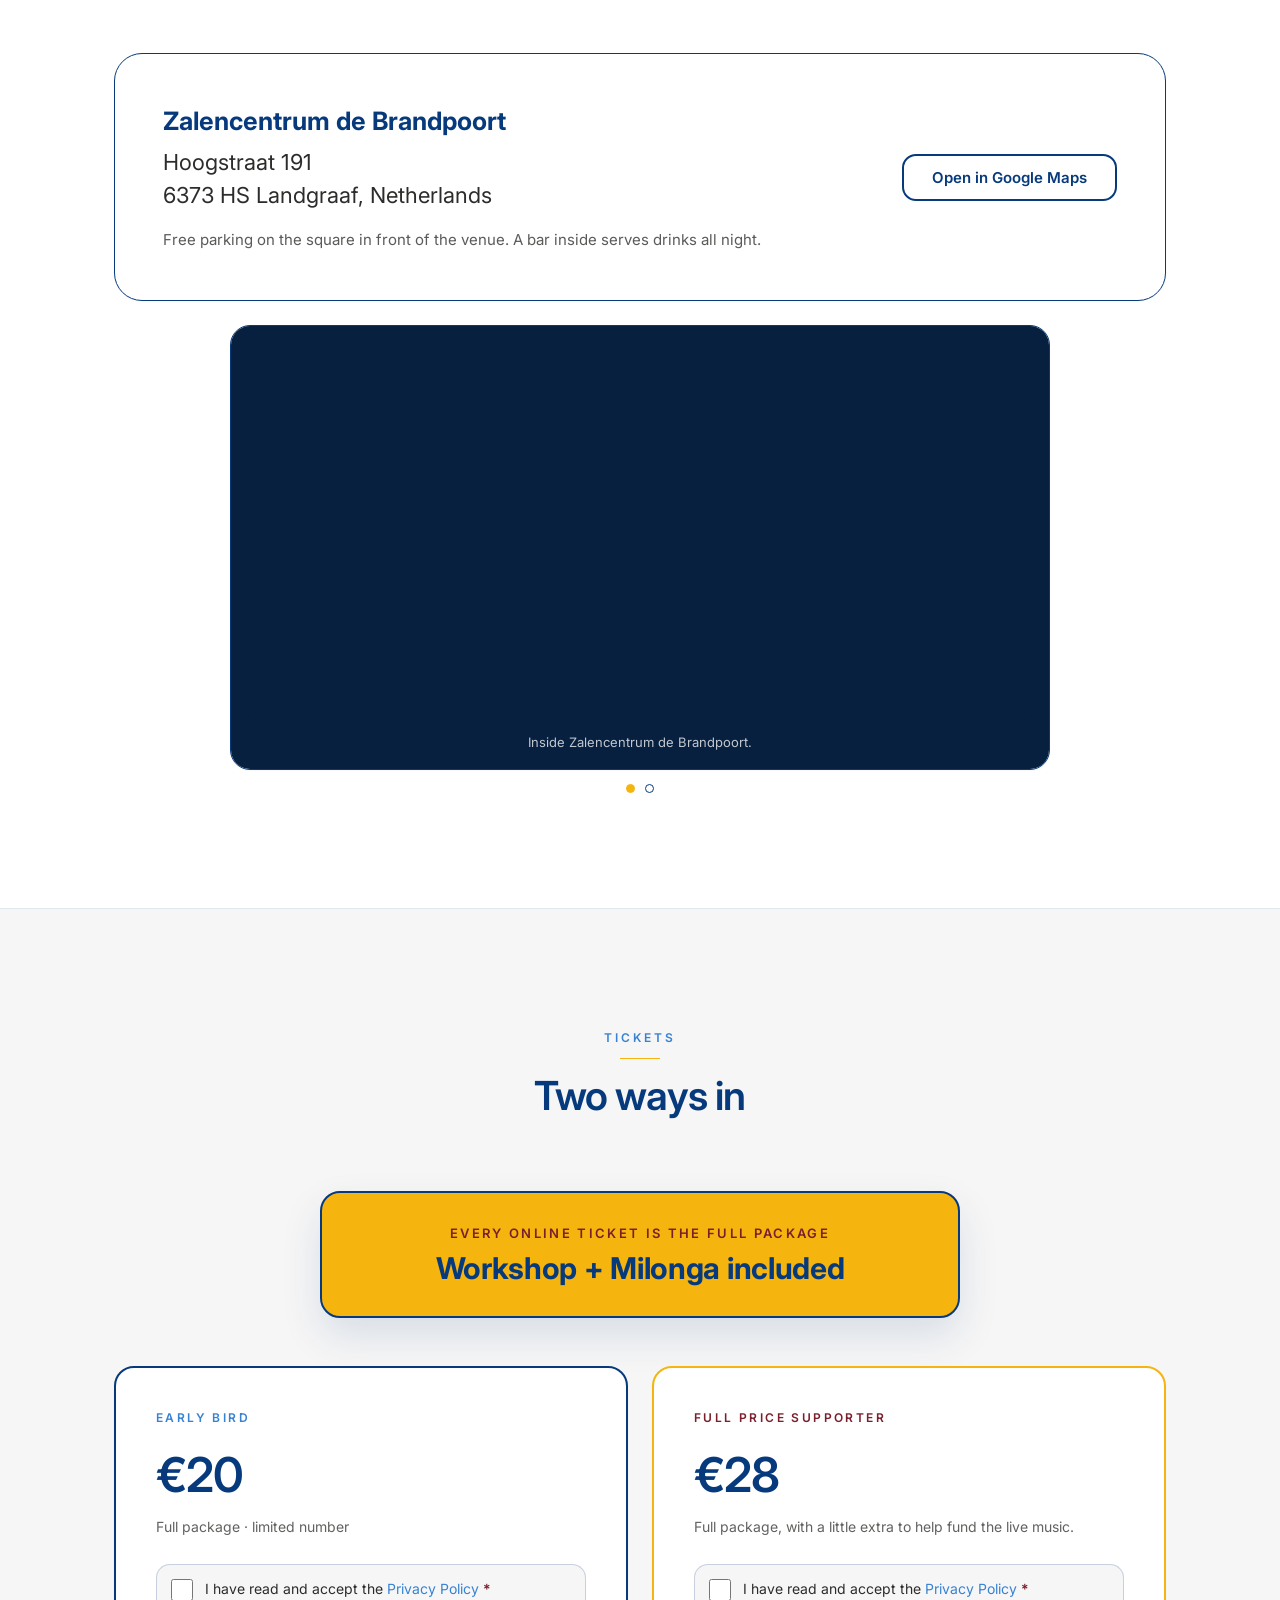
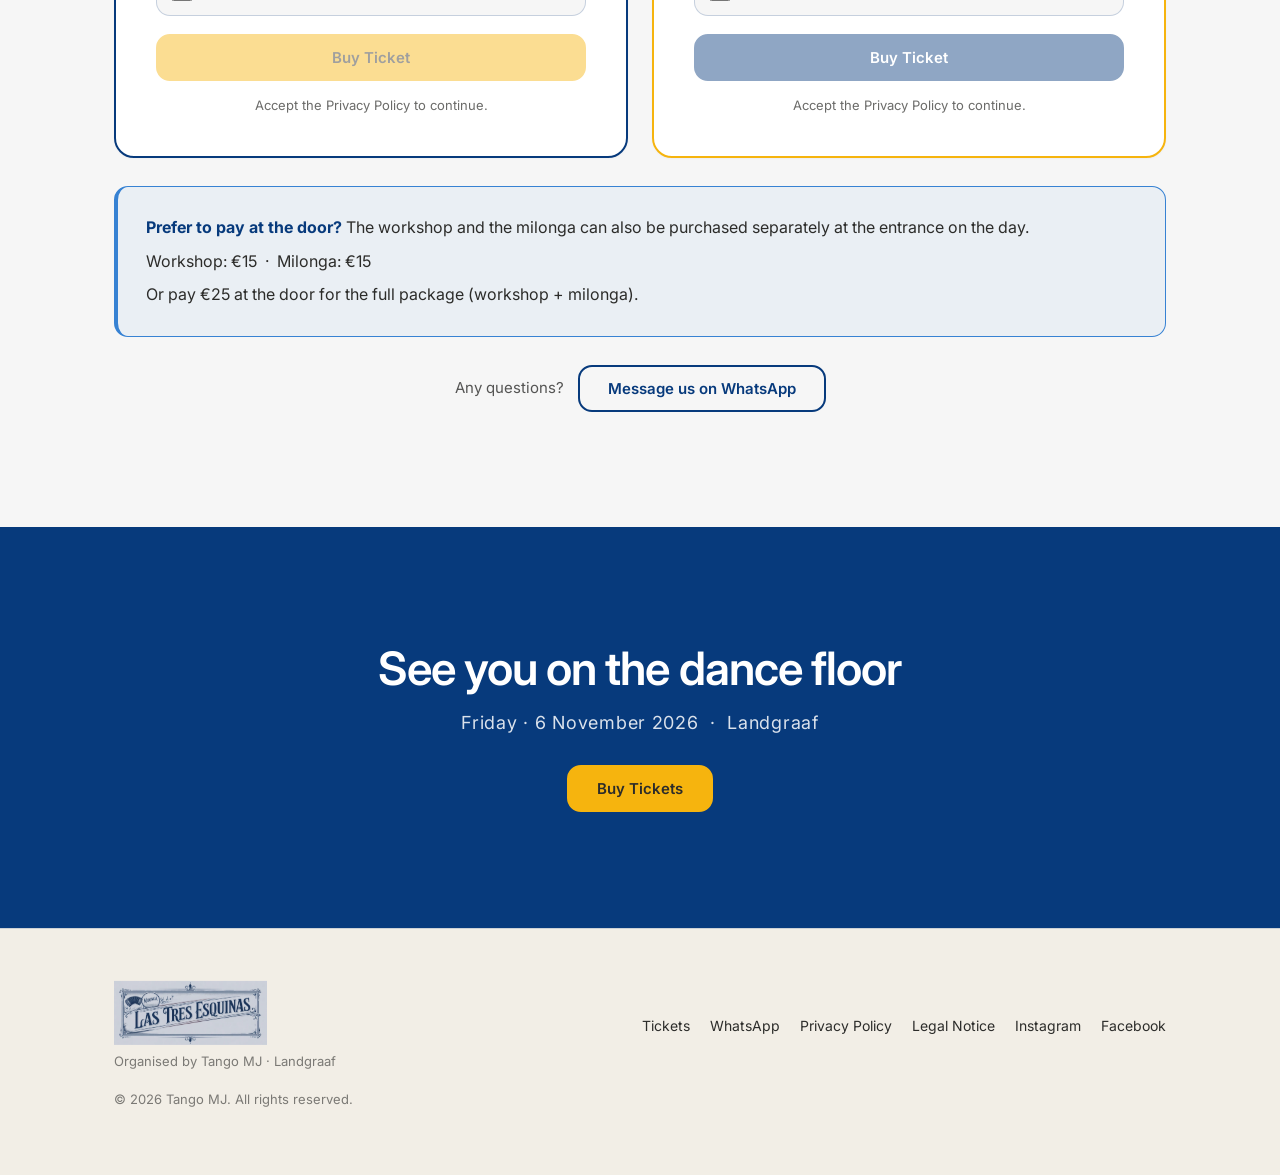
==== commit da021c4b: "Highlight that every online ticket includes workshop + milonga Replace the quiet lead line with a pr" ====
--- a/index.html
+++ b/index.html
@@ -608,10 +608,12 @@
           <div class="section-head section-head--center" data-reveal>
             <span class="eyebrow">Tickets</span>
             <h2 id="tickets-heading">Two ways in</h2>
-            <p class="lead">
-              Both online tickets cover the full package: workshop and milonga.
-            </p>
-          </div>
+          </div>
+
+          <p class="ticket-banner" data-reveal>
+            <span class="ticket-banner__lead">Every online ticket is the full package</span>
+            <strong class="ticket-banner__main">Workshop <span aria-hidden="true">+</span> Milonga included</strong>
+          </p>
 
           <div class="ticket-grid stagger">
             <!-- Early Bird -->
--- a/css/styles.css
+++ b/css/styles.css
@@ -1034,6 +1034,37 @@
 
 /* ---------- 11. Tickets --------------------------------------------- */
 
+.ticket-banner {
+  display: flex;
+  flex-direction: column;
+  align-items: center;
+  gap: 6px;
+  max-width: 640px;
+  margin: 0 auto clamp(32px, 5vw, 48px);
+  padding: clamp(20px, 3.5vw, 30px) clamp(22px, 4vw, 40px);
+  text-align: center;
+  background: var(--color-detalle);
+  border: 2px solid var(--color-principal);
+  border-radius: var(--radius);
+  box-shadow: var(--shadow-hover);
+}
+
+.ticket-banner__lead {
+  font-size: 13px;
+  font-weight: 600;
+  letter-spacing: 0.18em;
+  text-transform: uppercase;
+  color: var(--color-acento);
+}
+
+.ticket-banner__main {
+  font-size: clamp(20px, 3.4vw, 30px);
+  font-weight: 700;
+  line-height: 1.2;
+  letter-spacing: -0.01em;
+  color: var(--color-principal);
+}
+
 .ticket-grid {
   display: grid;
   gap: 24px;
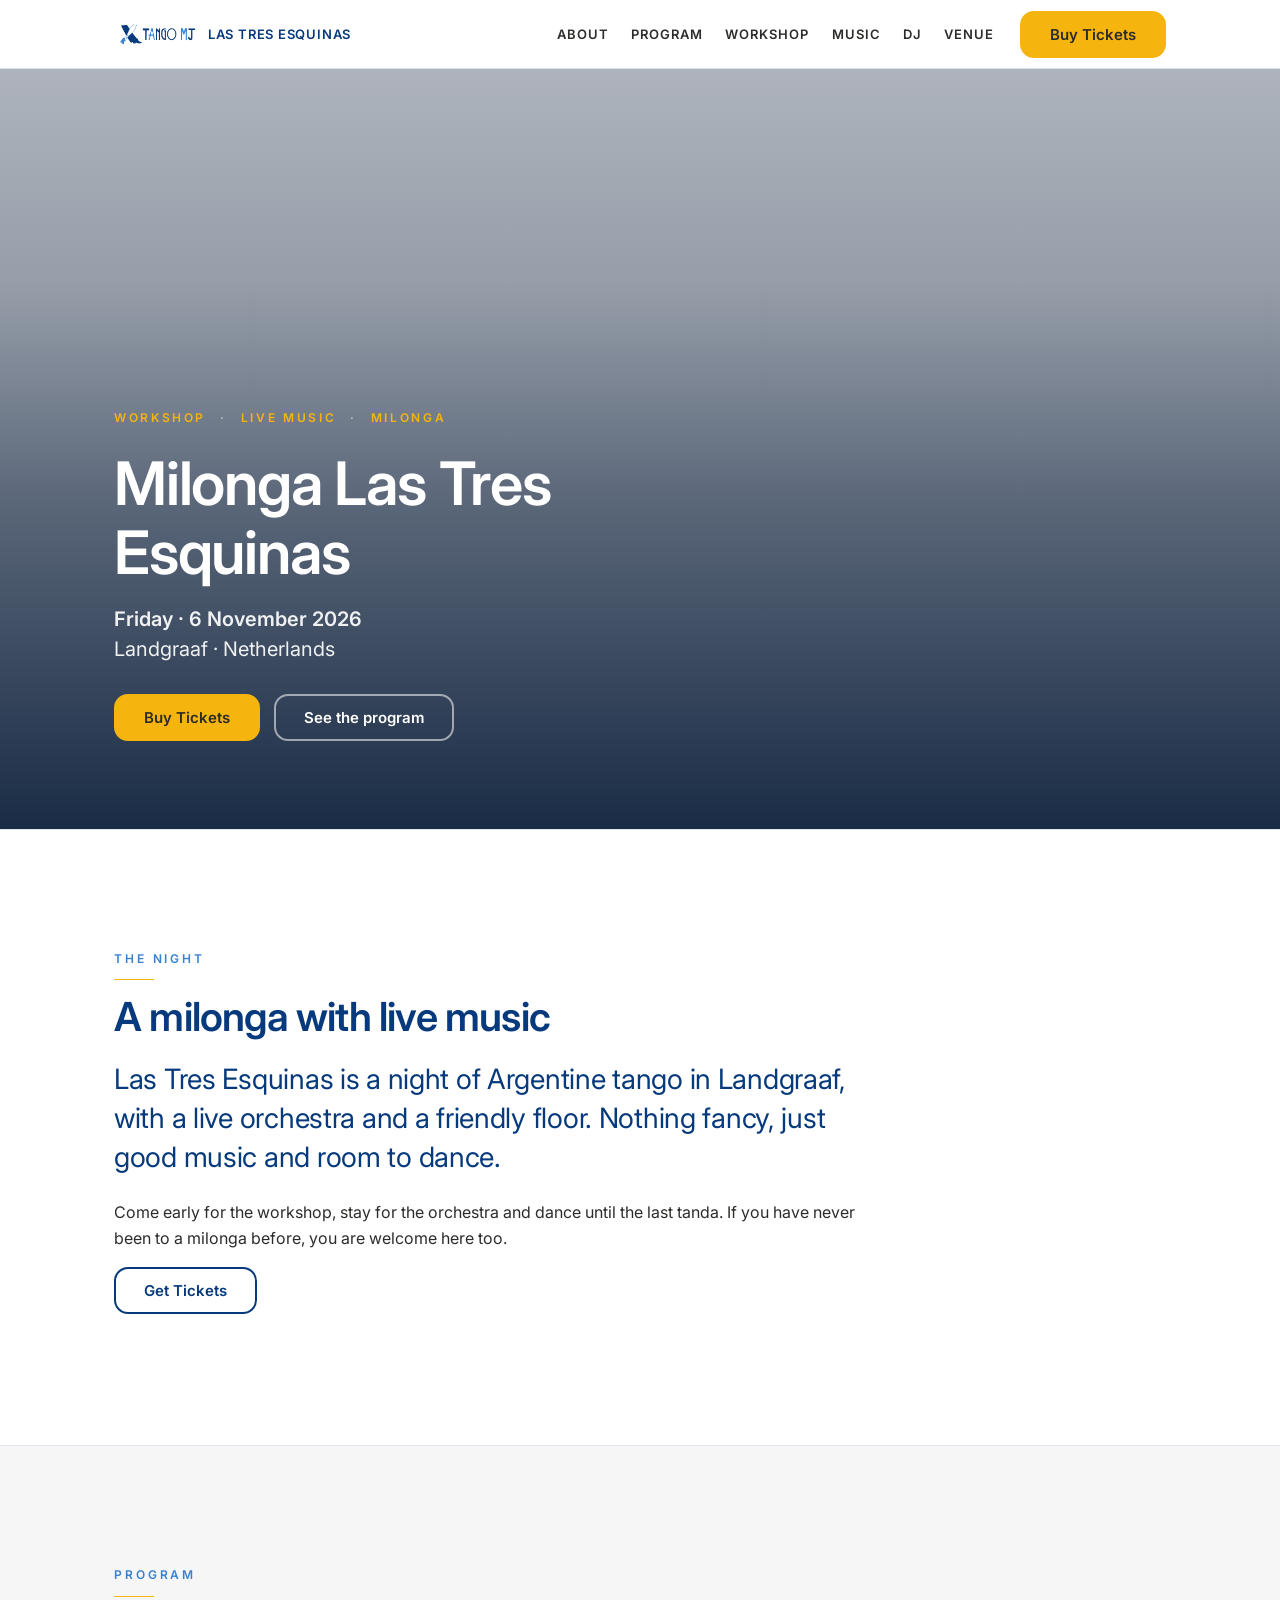
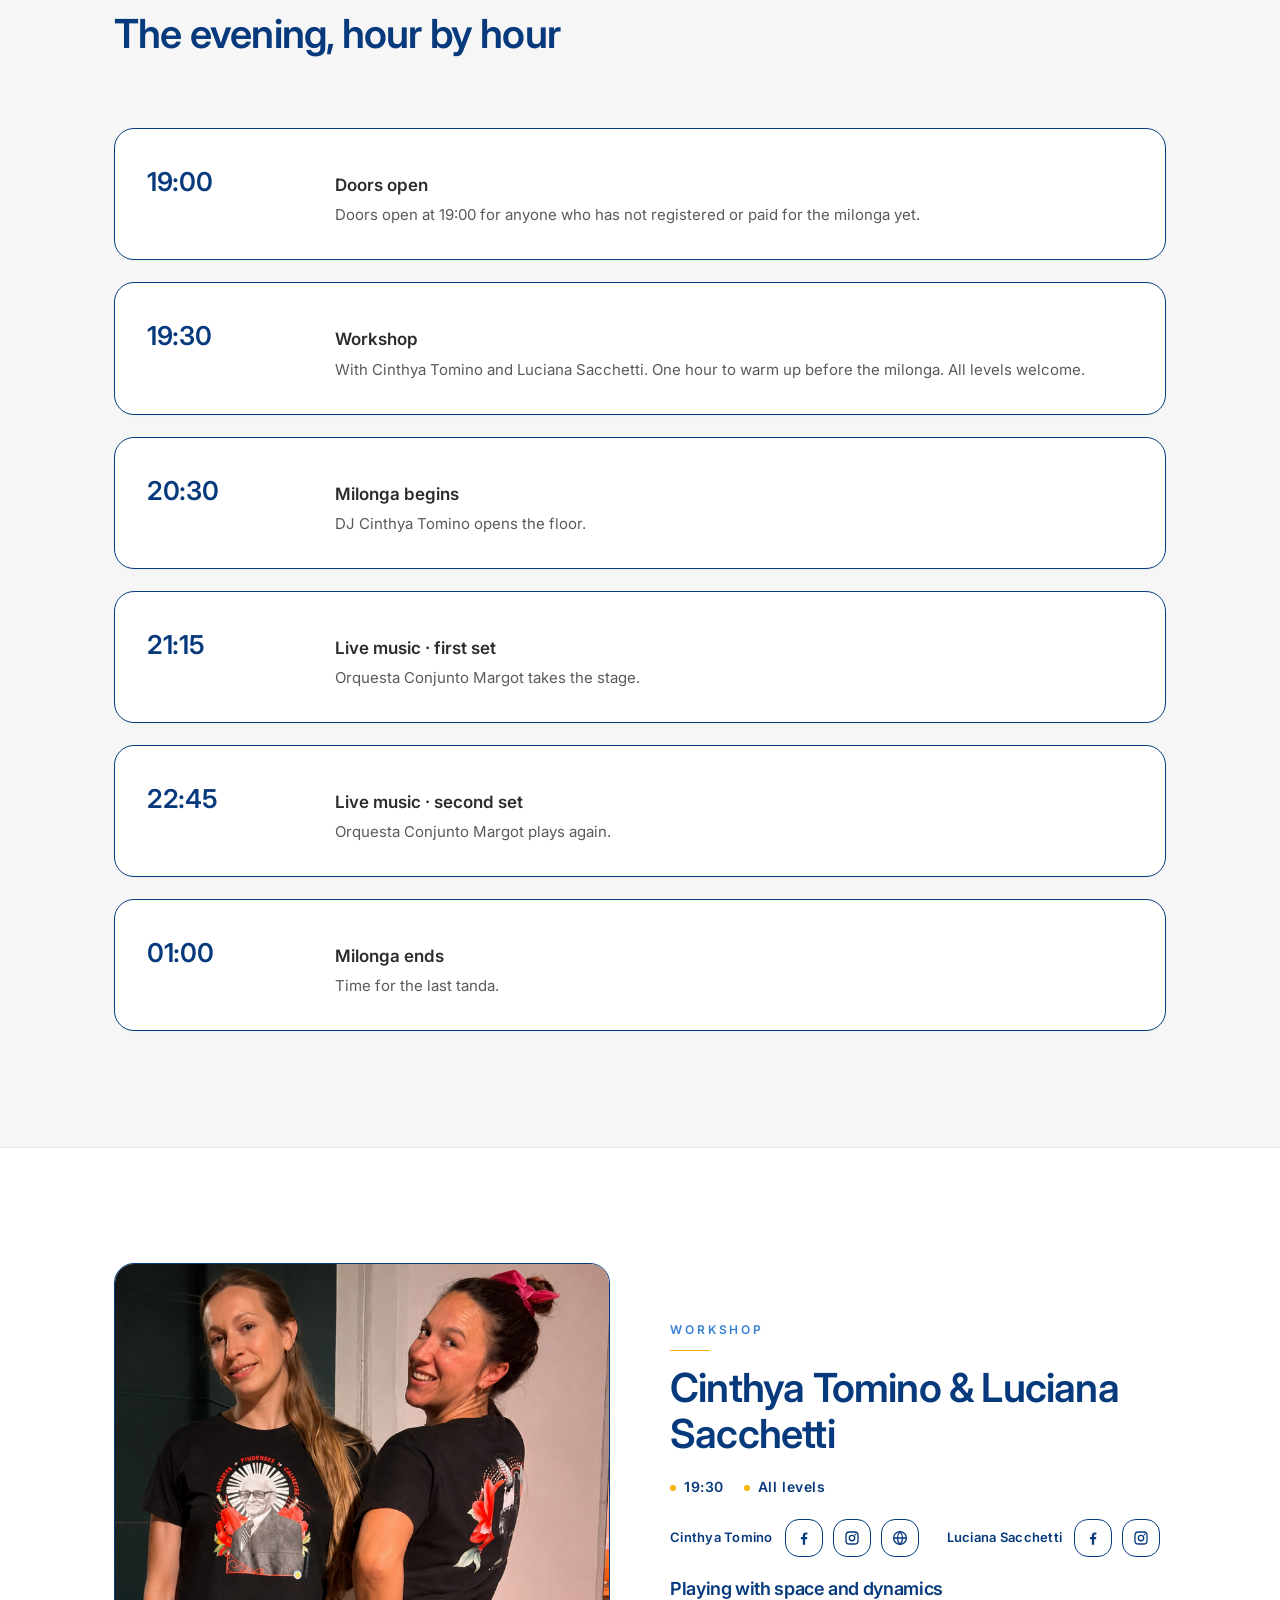
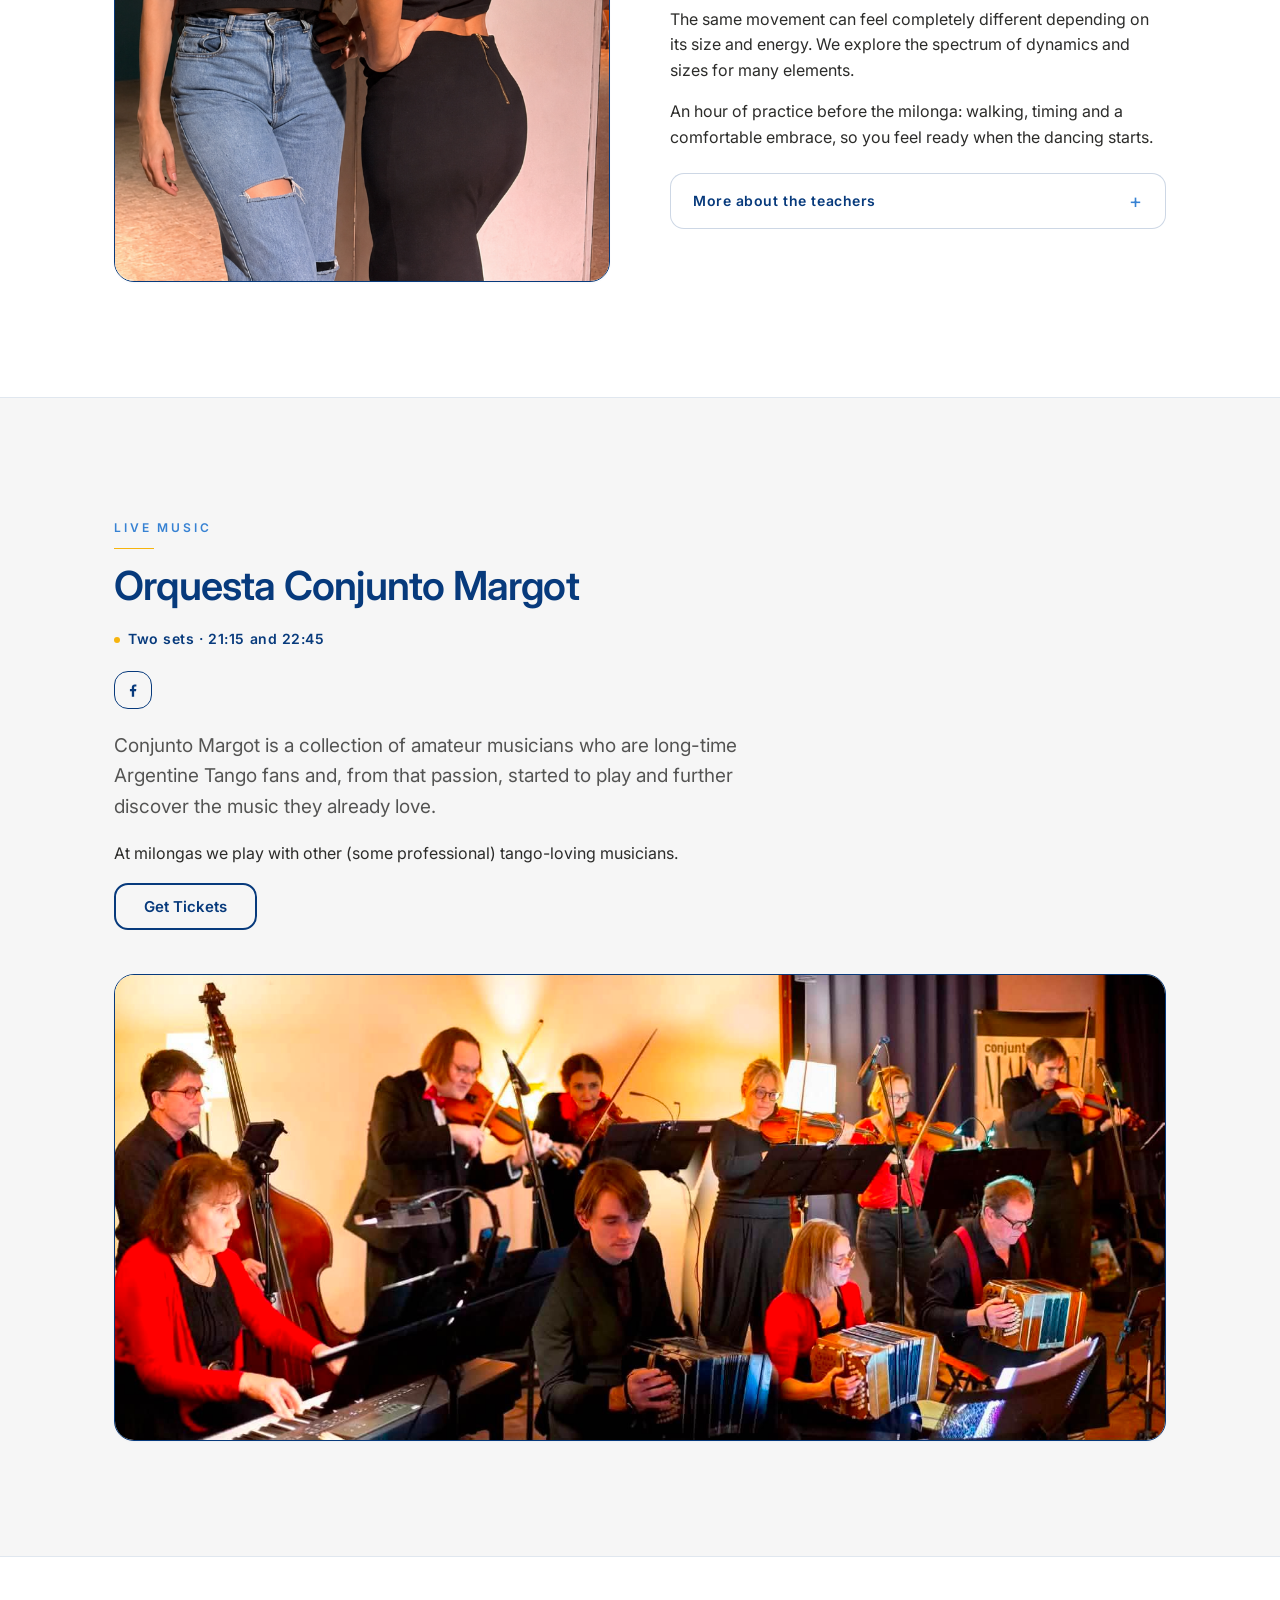
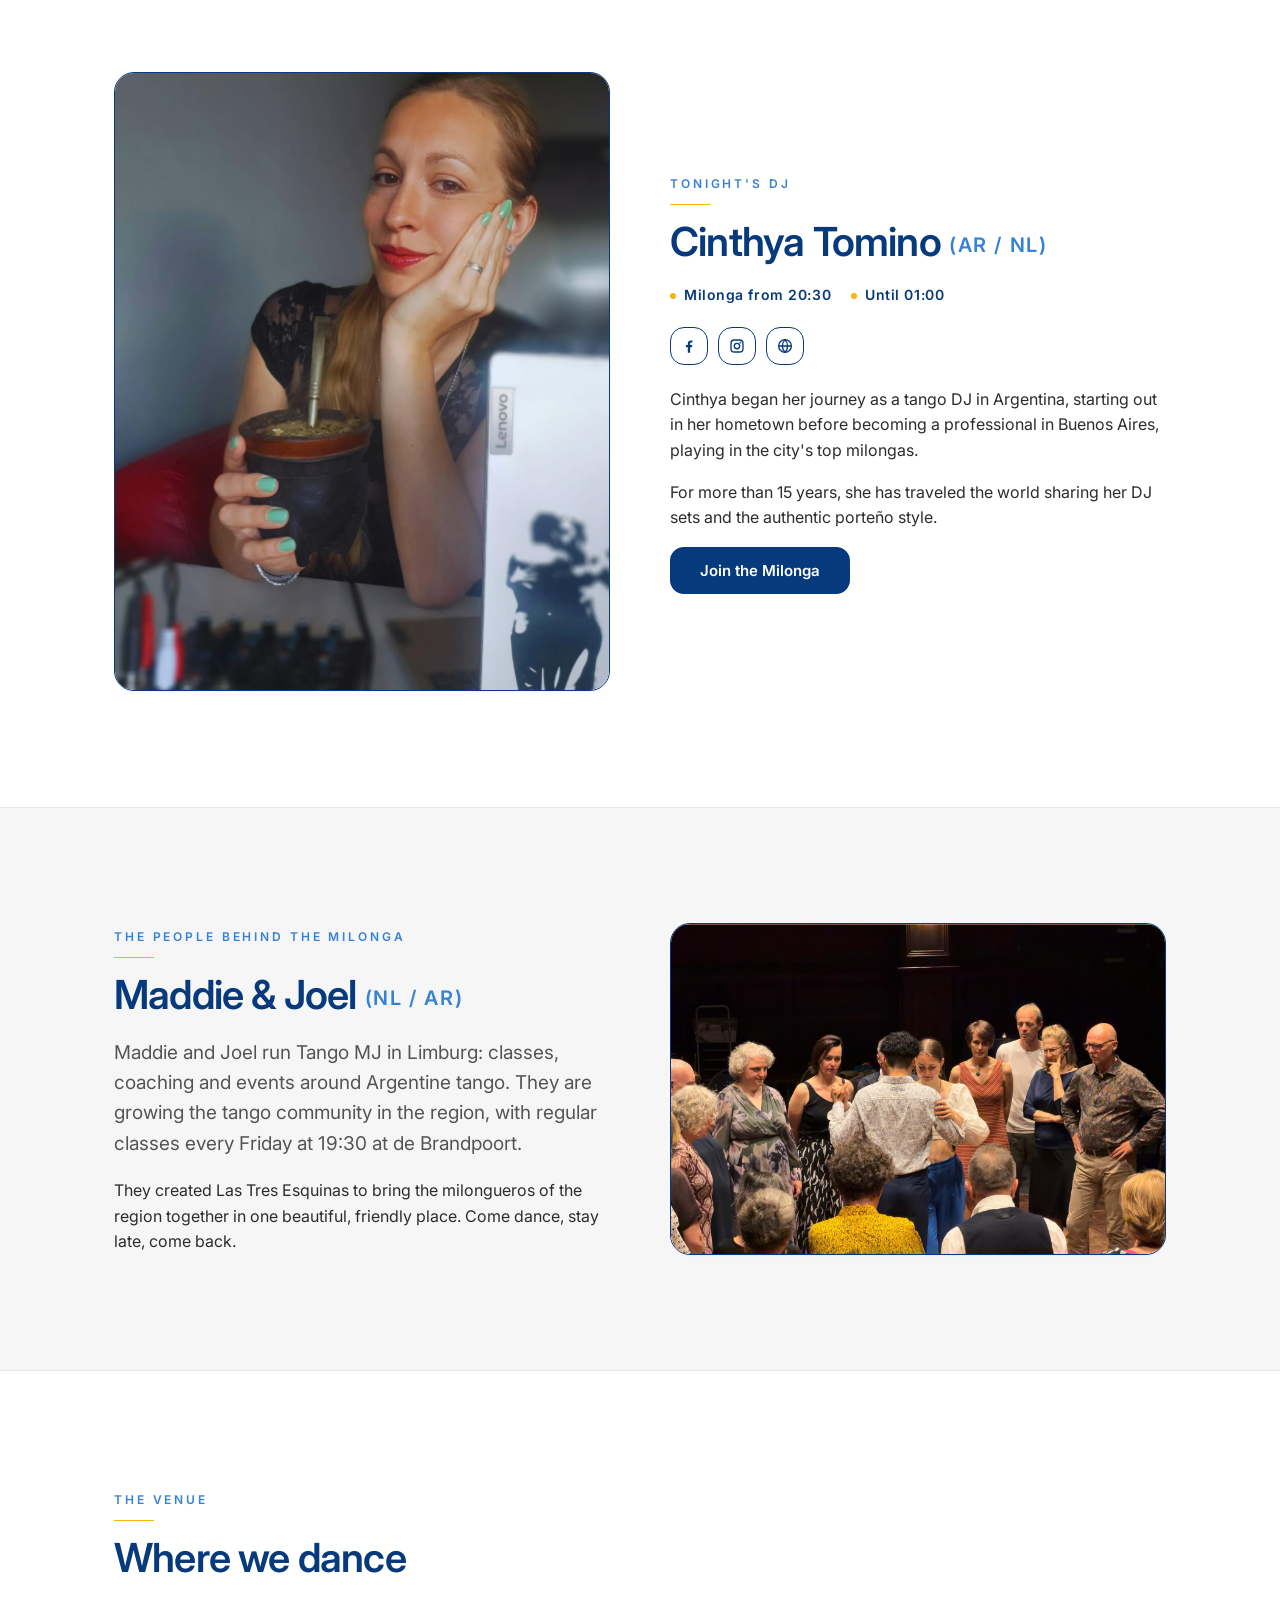
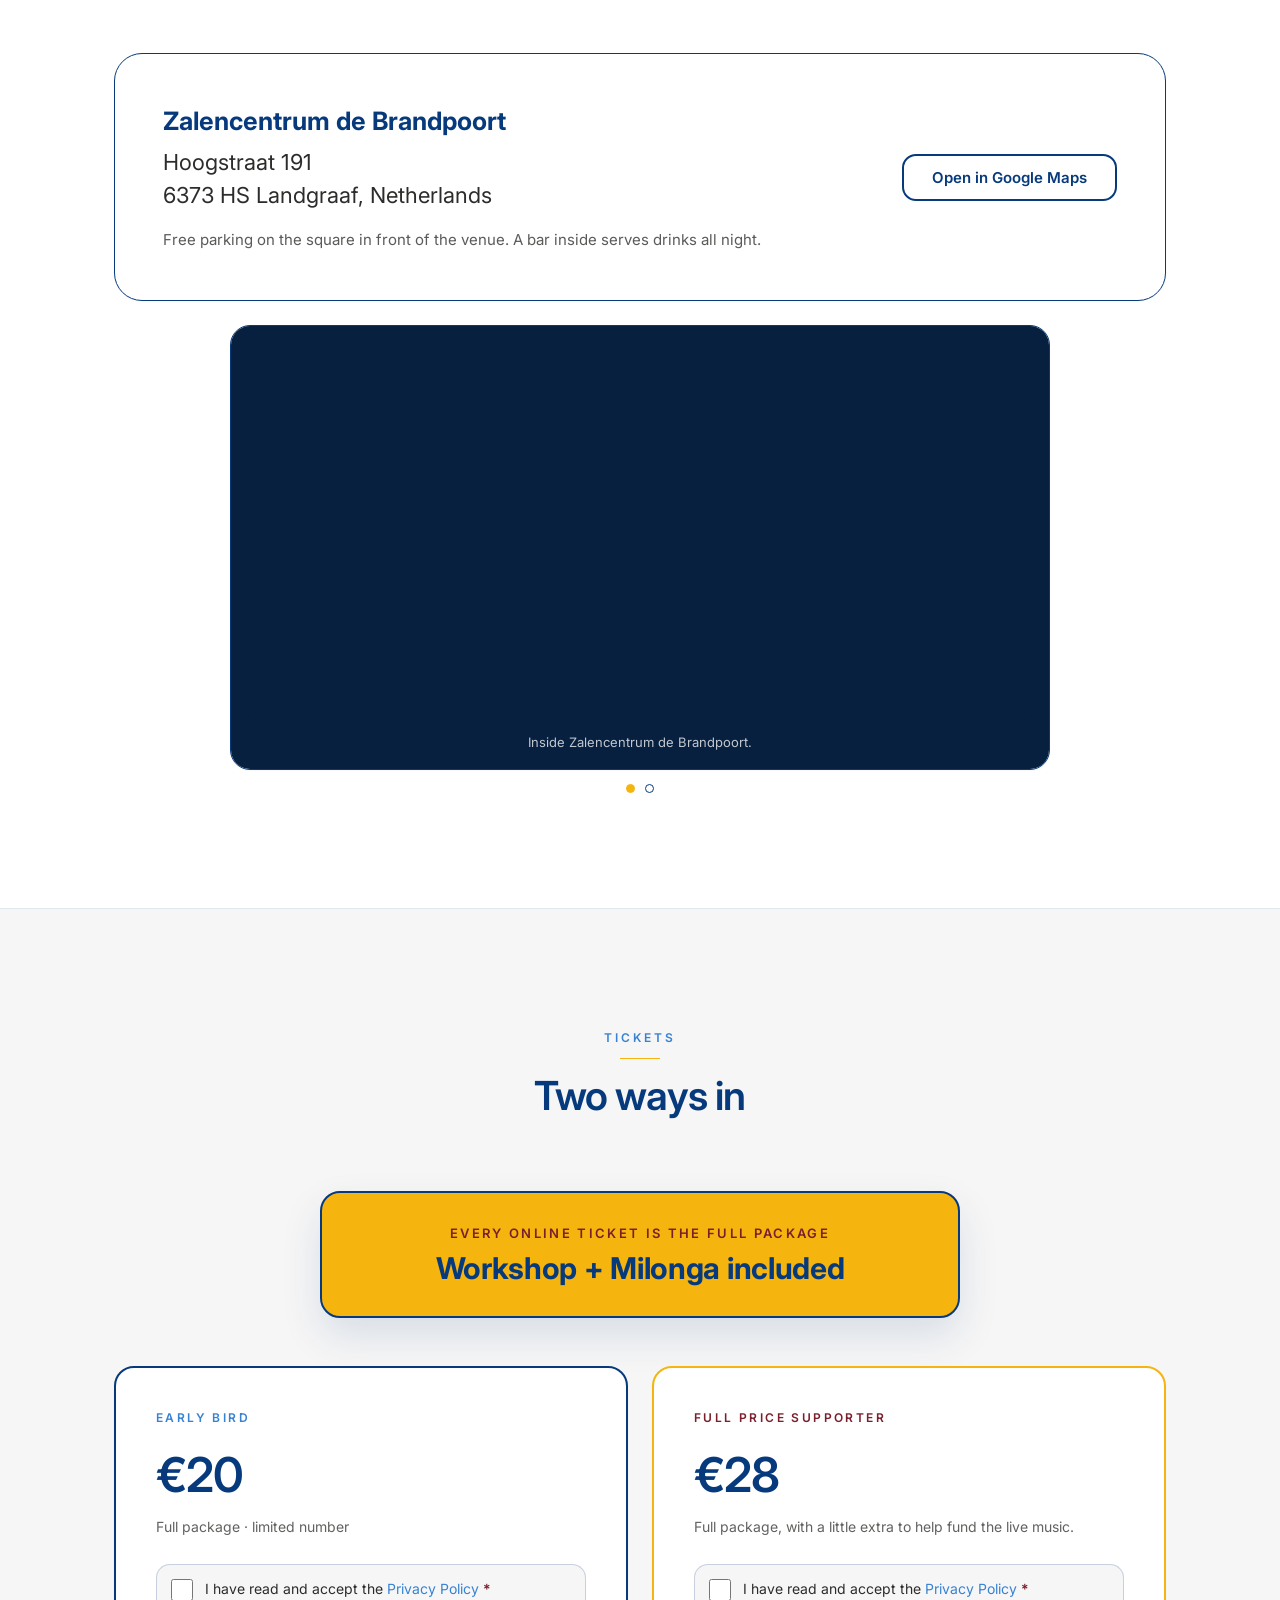
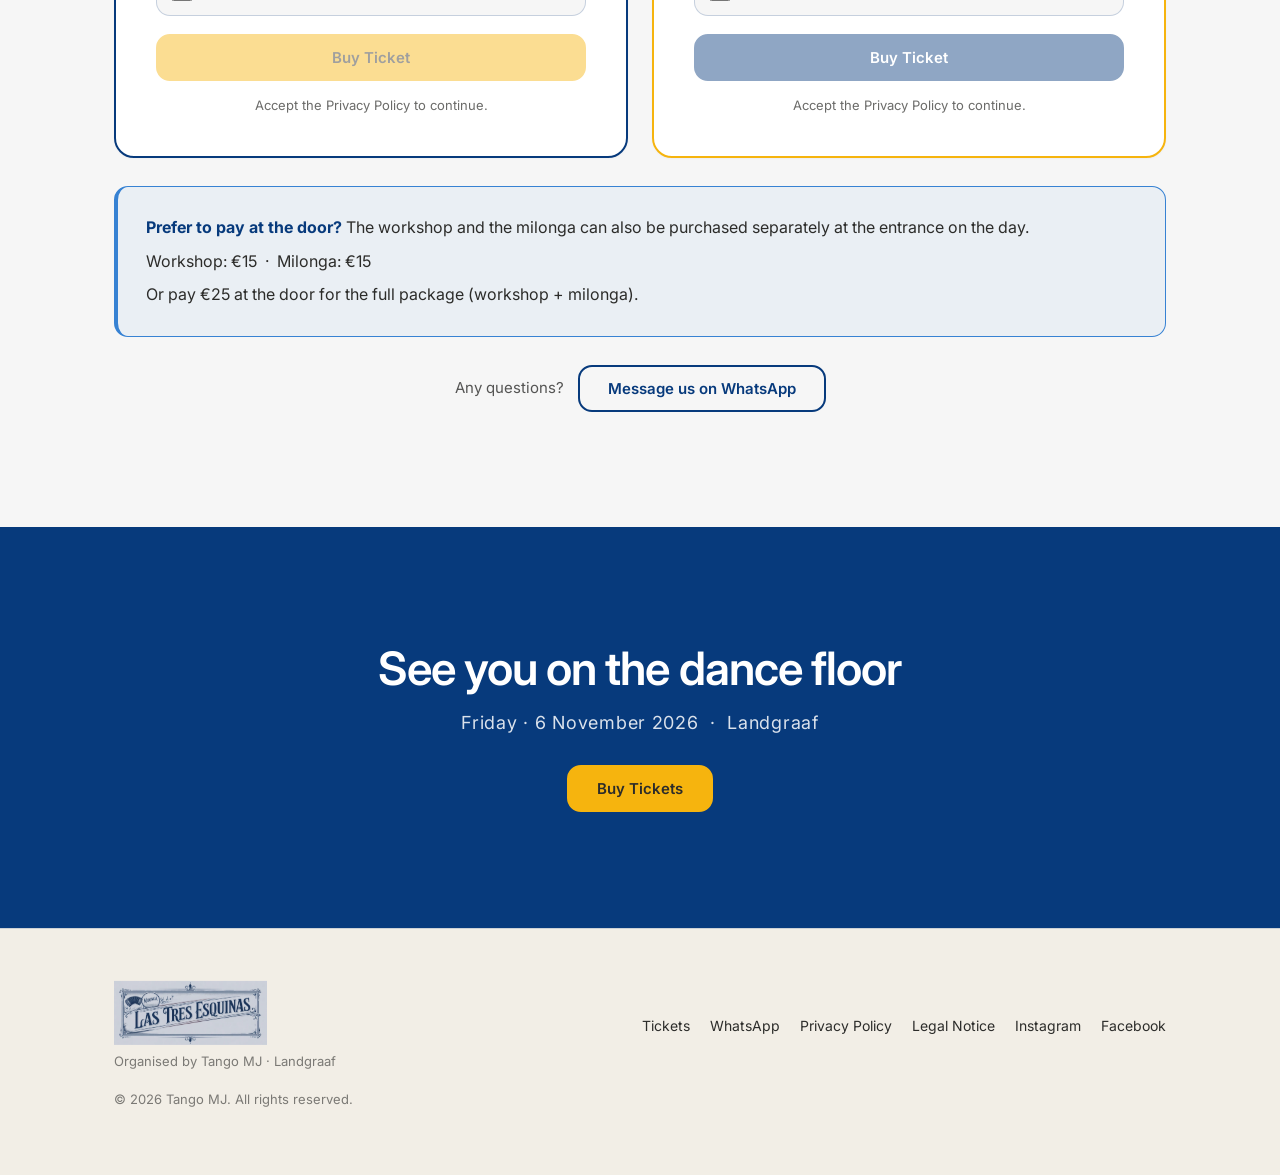
==== commit ce5b1fa6: "Update workshop and teacher copy on landing page - Rewrite teacher bios (Luciana Sacchetti, Cinthya " ====
--- a/index.html
+++ b/index.html
@@ -336,7 +336,7 @@
               <span class="eyebrow">Workshop</span>
               <h2 id="workshop-heading">Cinthya Tomino &amp; Luciana Sacchetti</h2>
               <p class="meta-line">
-                <span>19:30</span><span>€15</span><span>All levels</span>
+                <span>19:30</span><span>All levels</span>
               </p>
               <div class="artist-links-row">
                 <div class="artist-links-group">
@@ -365,6 +365,12 @@
                   </ul>
                 </div>
               </div>
+              <h3 class="feature__topic">Playing with space and dynamics</h3>
+              <p>
+                The same movement can feel completely different depending on its
+                size and energy. We explore the spectrum of dynamics and sizes
+                for many elements.
+              </p>
               <p>
                 An hour of practice before the milonga: walking, timing and a
                 comfortable embrace, so you feel ready when the dancing starts.
@@ -373,25 +379,29 @@
               <details class="disclosure">
                 <summary>More about the teachers</summary>
                 <div class="disclosure__body">
+                  <h3>Luciana Sacchetti</h3>
+                  <p>
+                    Dancer, artistic gymnast, athlete and circus artist, she
+                    approached tango 15 years ago in Mar del Plata, Argentina.
+                    She immediately began taking lessons with internationally
+                    renowned masters and artists, and still today she travels to
+                    Europe and Argentina to deepen her knowledge of this dance
+                    more and more. She is invited to Argentina, Italy, the United
+                    States and the Netherlands to teach and perform with various
+                    artists.
+                  </p>
                   <h3>Cinthya Tomino</h3>
                   <p>
-                    Argentine tango dancer, teacher, choreographer and DJ. She
-                    trained in Buenos Aires and built an extensive professional
-                    career, taking part in shows, festivals and international
-                    competitions, including the Tango World Championship. For
-                    years she has taught and danced tango across several European
-                    countries, and is currently based in Rotterdam.
-                  </p>
-                  <h3>Luciana Sacchetti</h3>
-                  <p>
-                    Argentine tango dancer and teacher. Her artistic training
-                    began with classical dance, artistic gymnastics and other
-                    stage disciplines before she devoted herself fully to tango.
-                    She started out in Mar del Plata and, over more than 15
-                    years, has deepened her training with renowned maestros and
-                    has taught and performed in Argentina, Europe and the United
-                    States. She is currently based in Rotterdam, where she
-                    continues her work as an artist and teacher.
+                    Professional tango dancer from Argentina. Starting her
+                    journey in tango as a child, Cinthya began her artistic
+                    formation at a young age, studying with some of the most
+                    renowned tango masters in Buenos Aires and developing her
+                    expertise in both roles, as a leader and a follower. After
+                    performing in some of the most prestigious theaters and
+                    renowned milongas in Buenos Aires, she has spent more than 15
+                    years teaching and dancing in different countries, sharing
+                    the traditions, culture, and passion of Argentine tango, as a
+                    teacher, dancer, and tango DJ.
                   </p>
                   <h3>Milonga El Colectivo</h3>
                   <p>
@@ -507,7 +517,7 @@
               </h2>
               <p class="lead">
                 Maddie and Joel run Tango MJ in Limburg: classes, coaching and
-                events around Argentine tango. They are building up the tango
+                events around Argentine tango. They are growing the tango
                 community in the region, with regular classes every Friday at
                 19:30 at de Brandpoort.
               </p>
@@ -720,7 +730,7 @@
             Any questions?
             <a
               class="btn btn--outline"
-              href="https://wa.me/31627170803?text=Hi%21%20I%20have%20a%20question%20about%20Milonga%20Las%20Tres%20Esquinas"
+              href="https://wa.me/31621710803?text=Hi%21%20I%20have%20a%20question%20about%20Milonga%20Las%20Tres%20Esquinas"
               target="_blank"
               rel="noopener"
             >
@@ -756,7 +766,7 @@
         </p>
         <nav class="site-footer__links" aria-label="Footer">
           <a href="#tickets">Tickets</a>
-          <a href="https://wa.me/31627170803" target="_blank" rel="noopener">WhatsApp</a>
+          <a href="https://wa.me/31621710803" target="_blank" rel="noopener">WhatsApp</a>
           <a href="https://tangomj.nl/privacy-policy/" target="_blank" rel="noopener">Privacy Policy</a>
           <a href="https://tangomj.nl/legal-notice/" target="_blank" rel="noopener">Legal Notice</a>
           <a href="https://www.instagram.com/tango_mj/" target="_blank" rel="noopener">Instagram</a>
--- a/css/styles.css
+++ b/css/styles.css
@@ -632,6 +632,13 @@
   margin-bottom: 0;
 }
 
+.feature__topic {
+  margin: 1.2em 0 0.4em;
+  font-size: 18px;
+  font-weight: 600;
+  color: var(--color-principal);
+}
+
 .dj-origin {
   font-size: 0.5em;
   font-weight: 600;
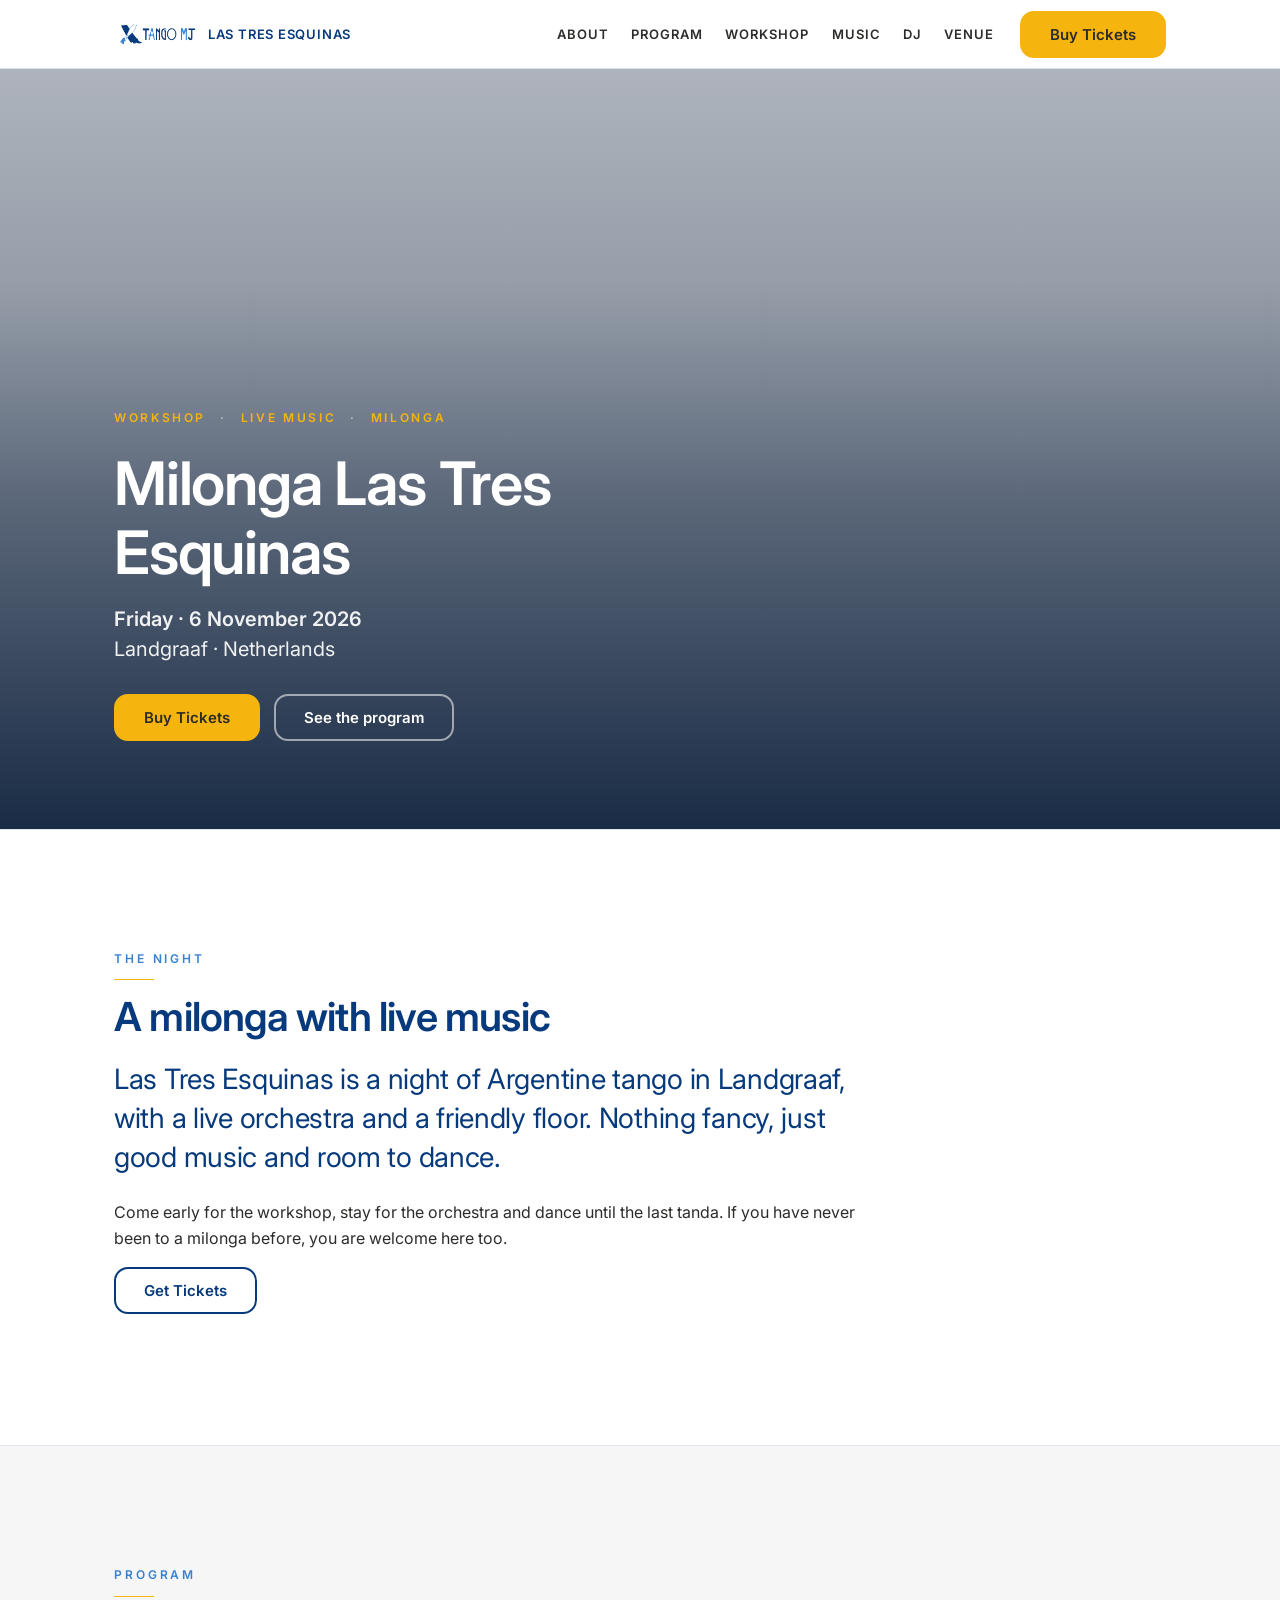
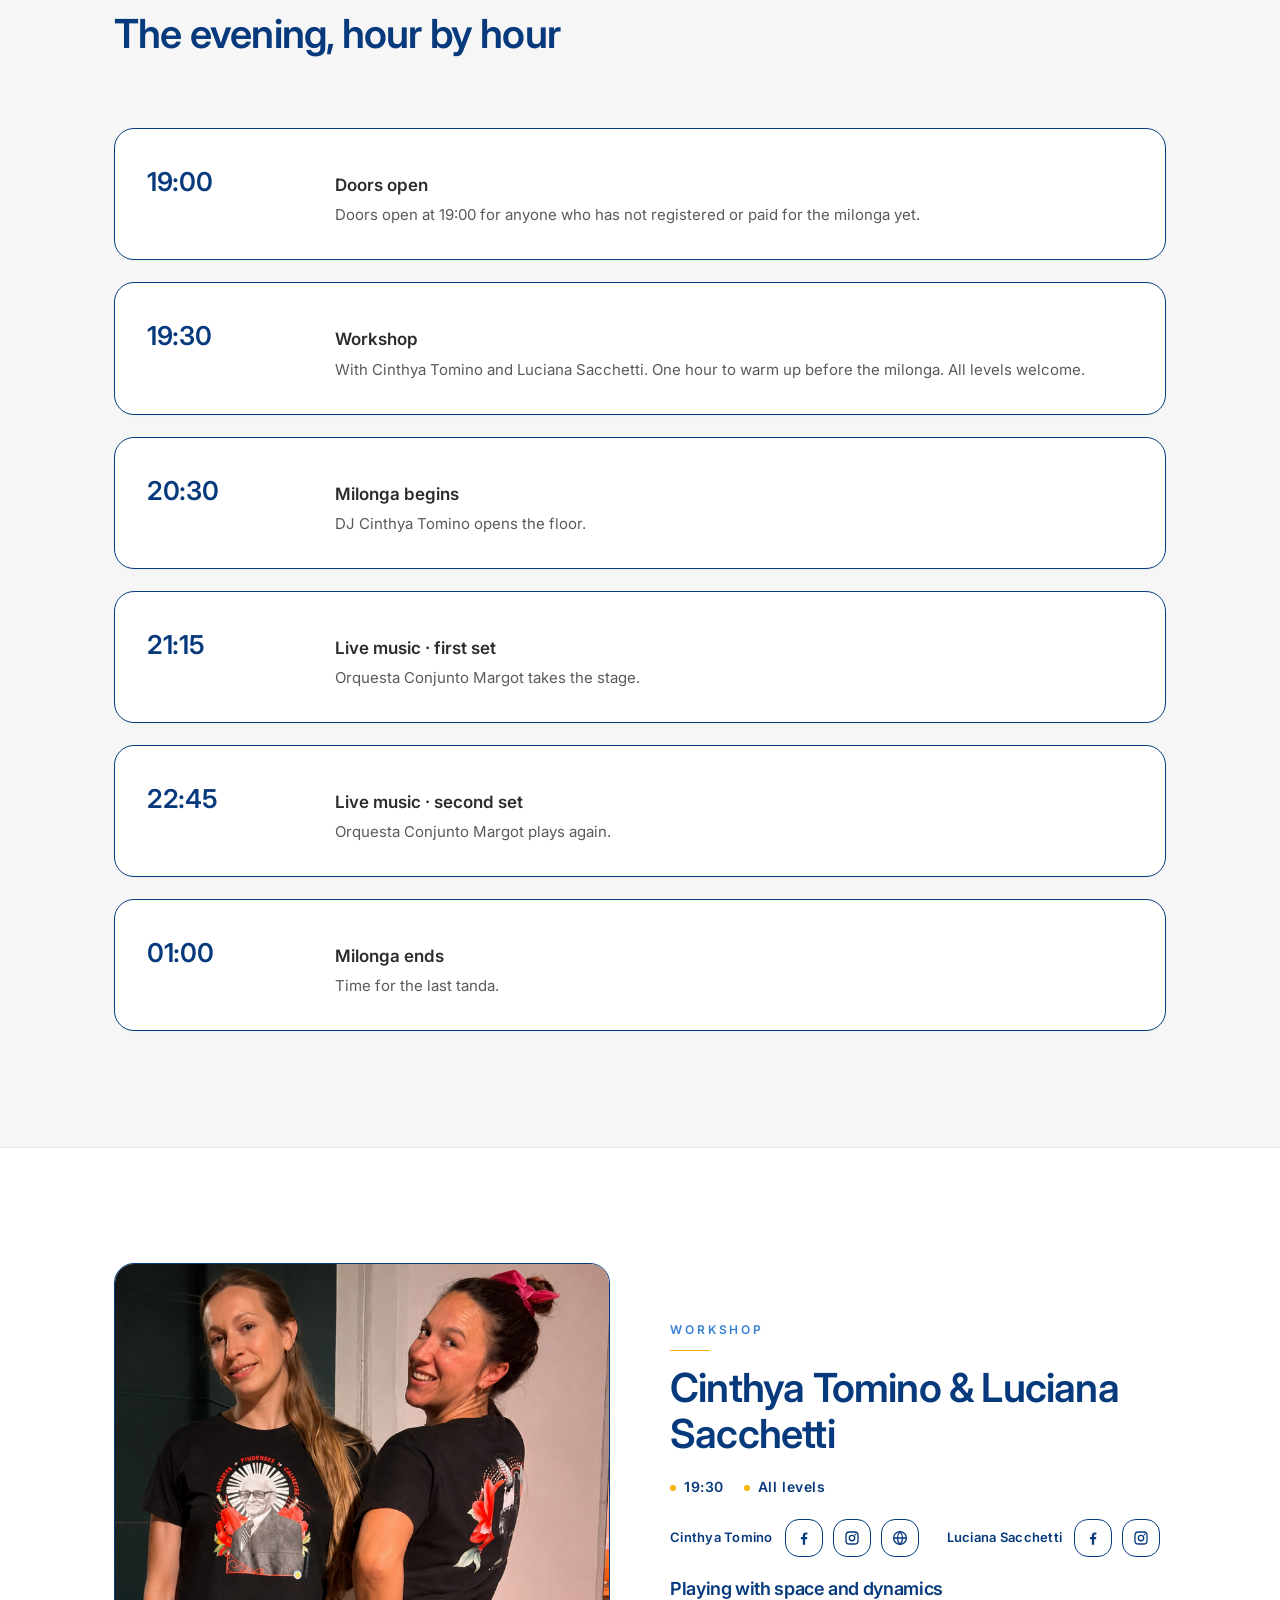
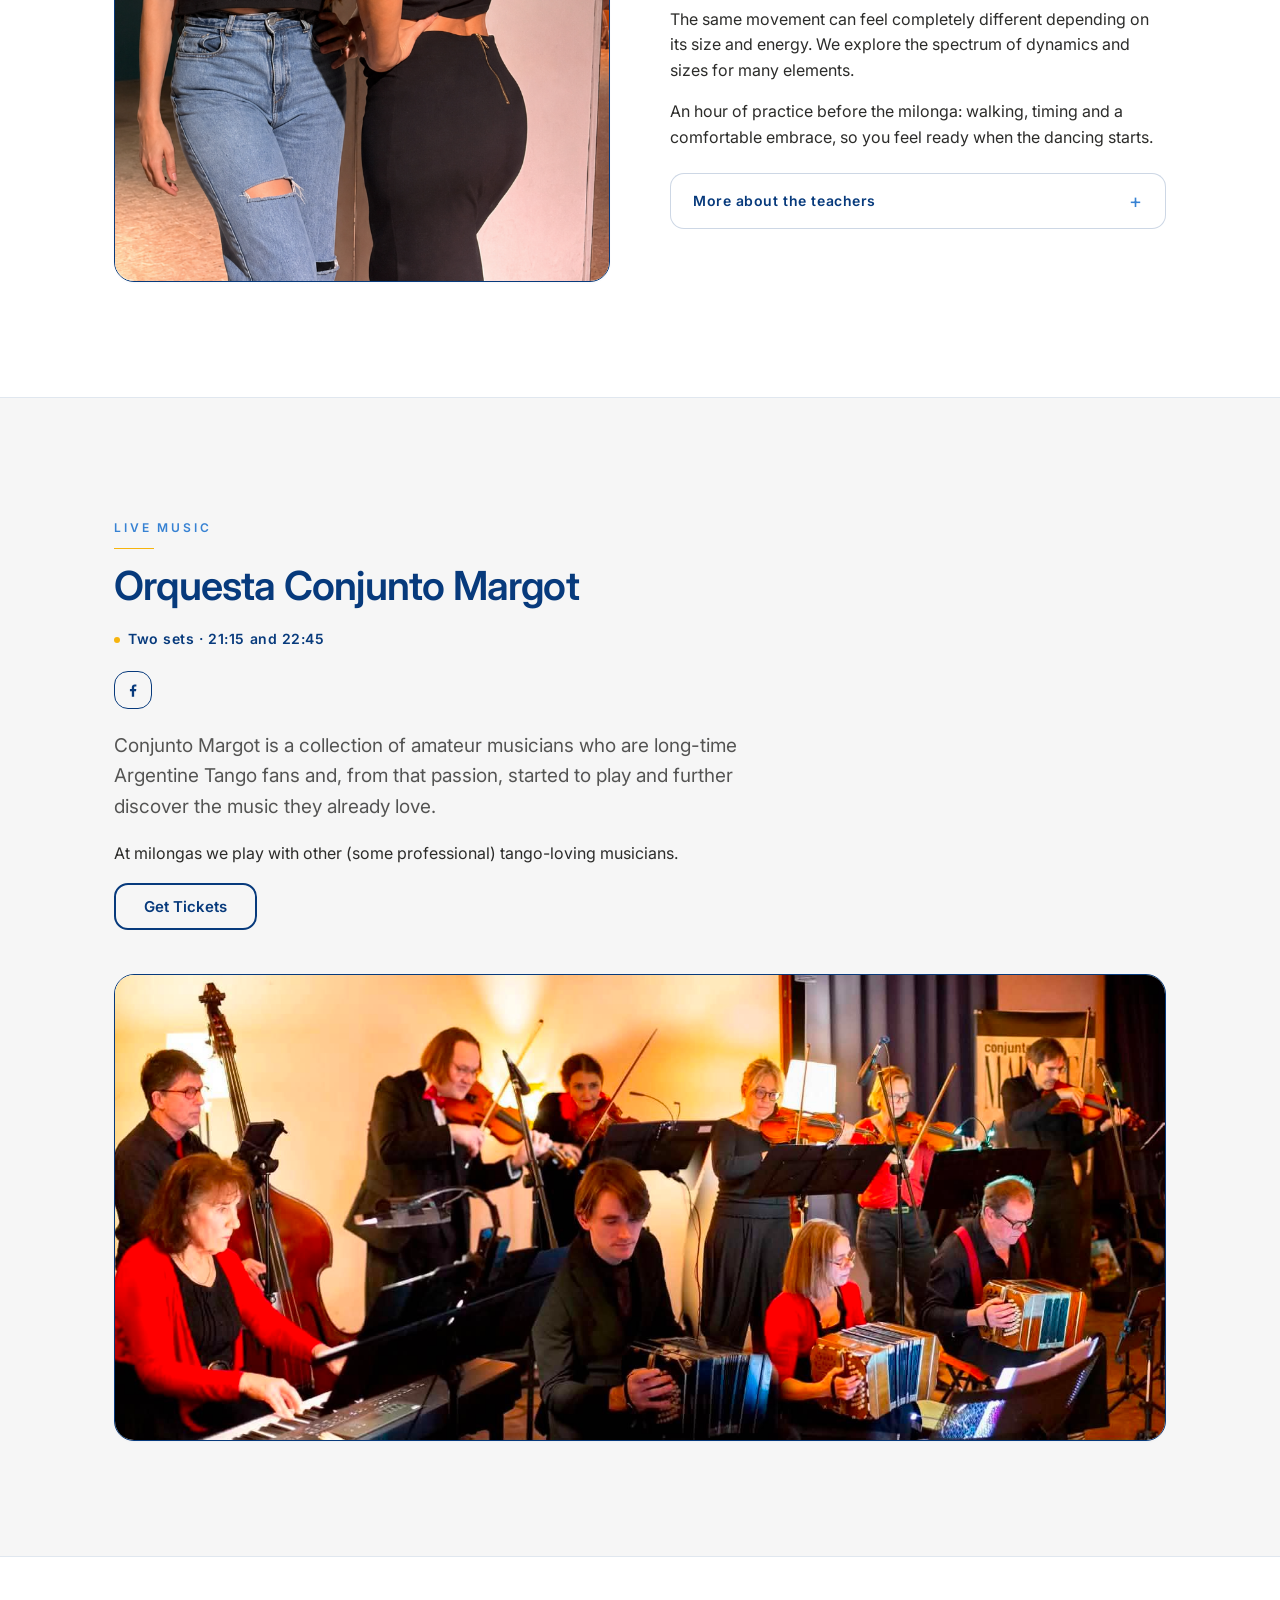
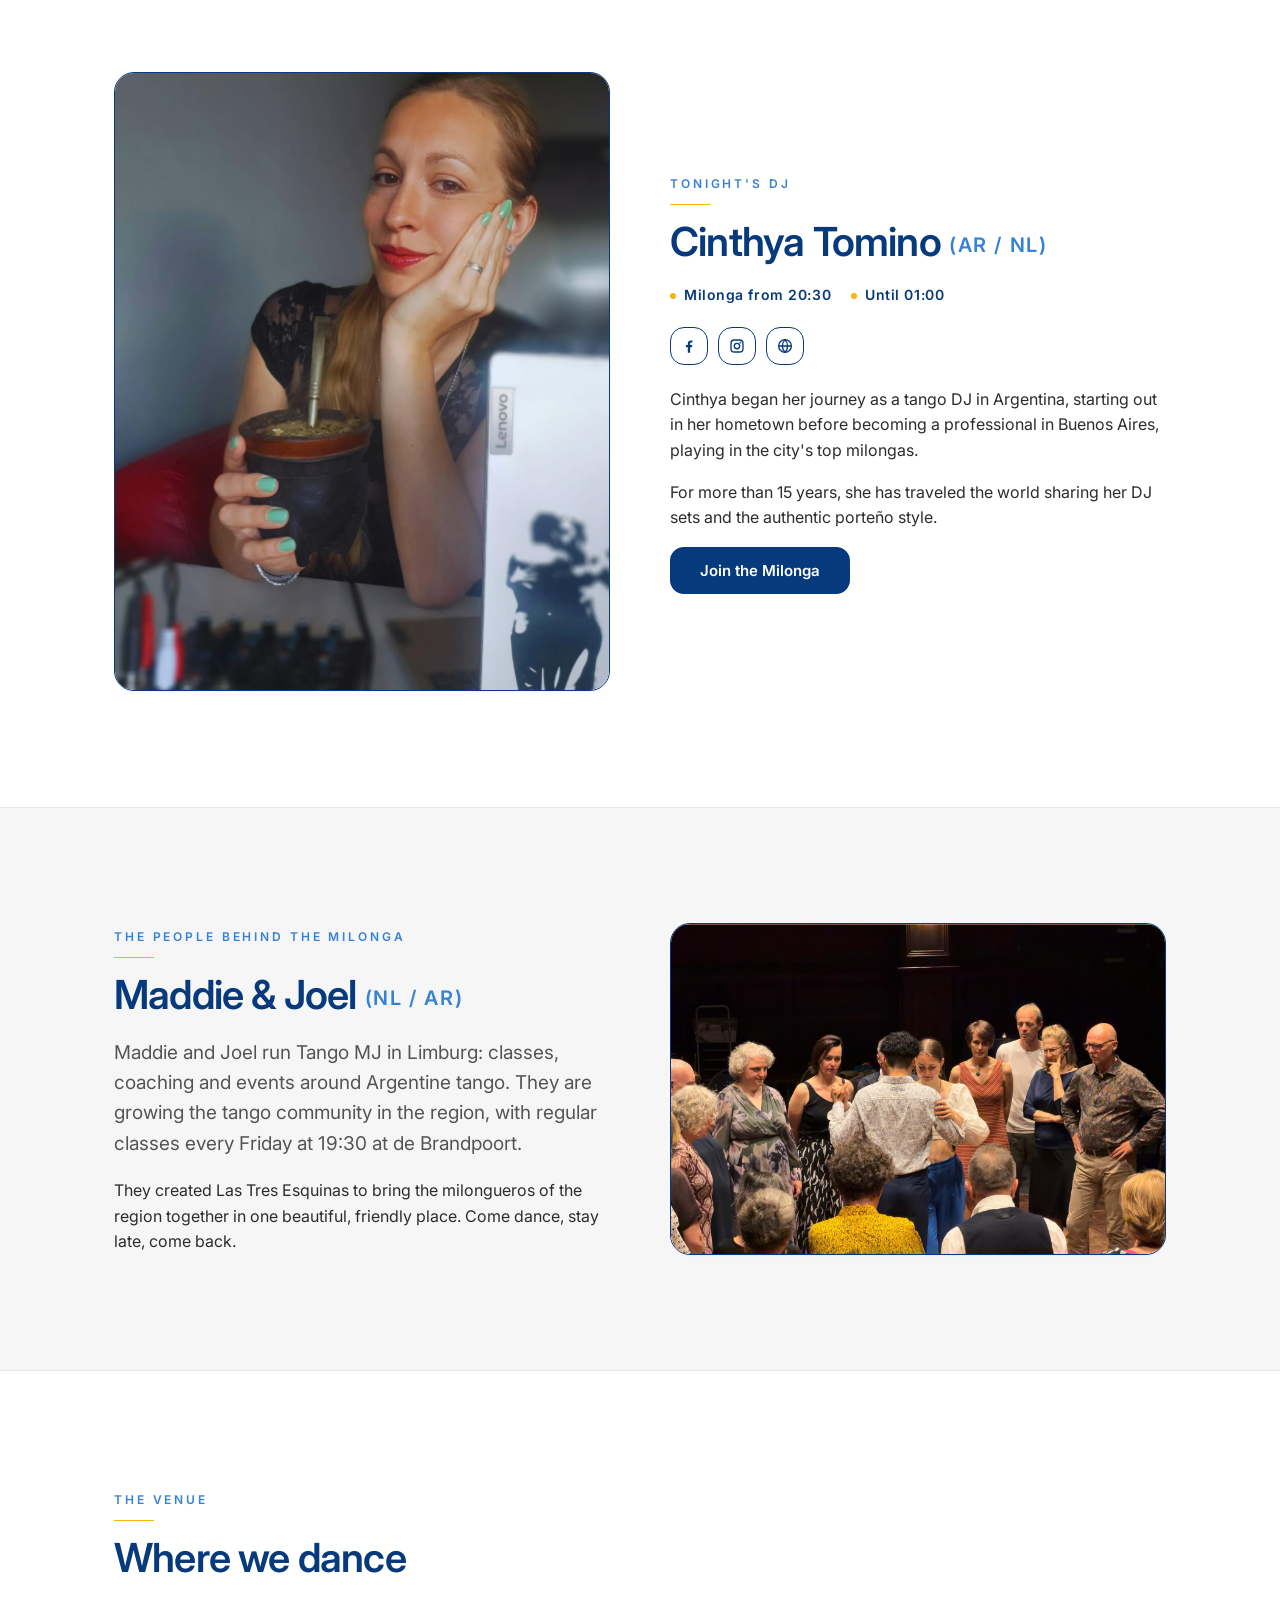
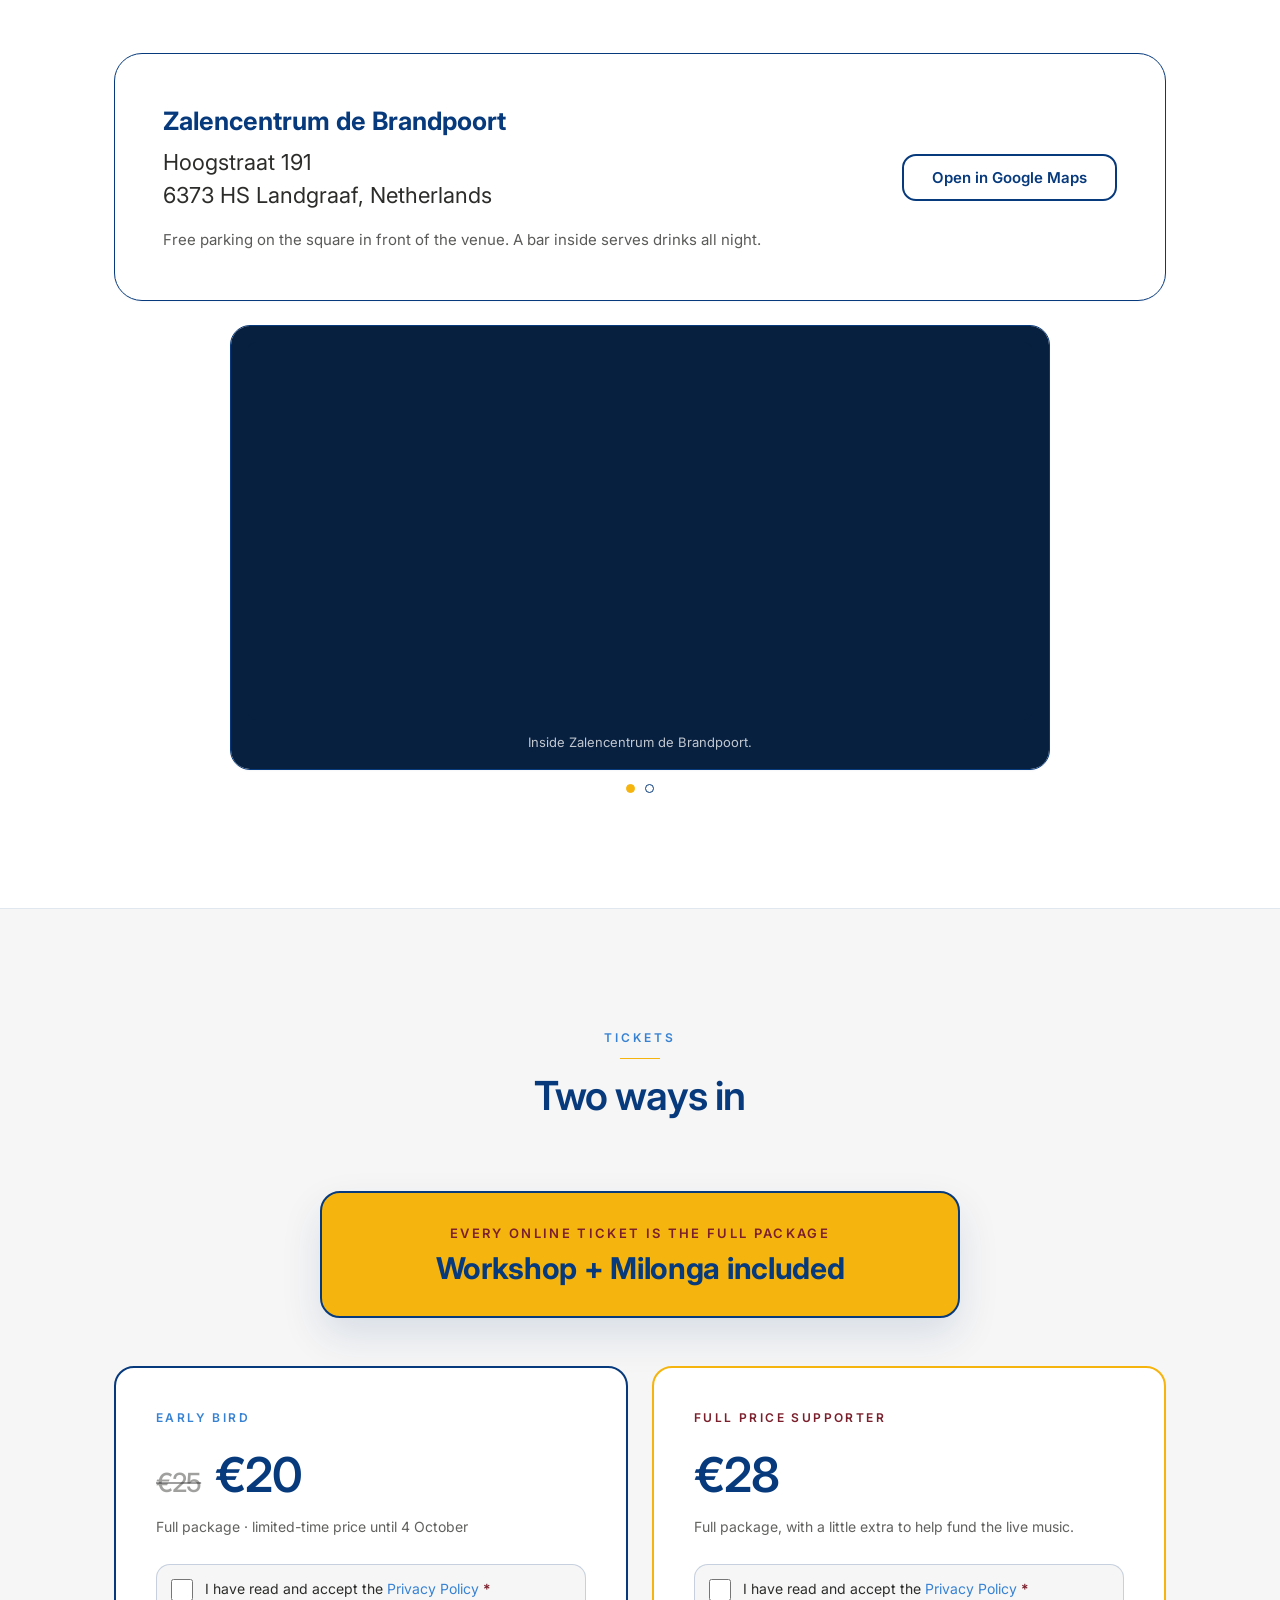
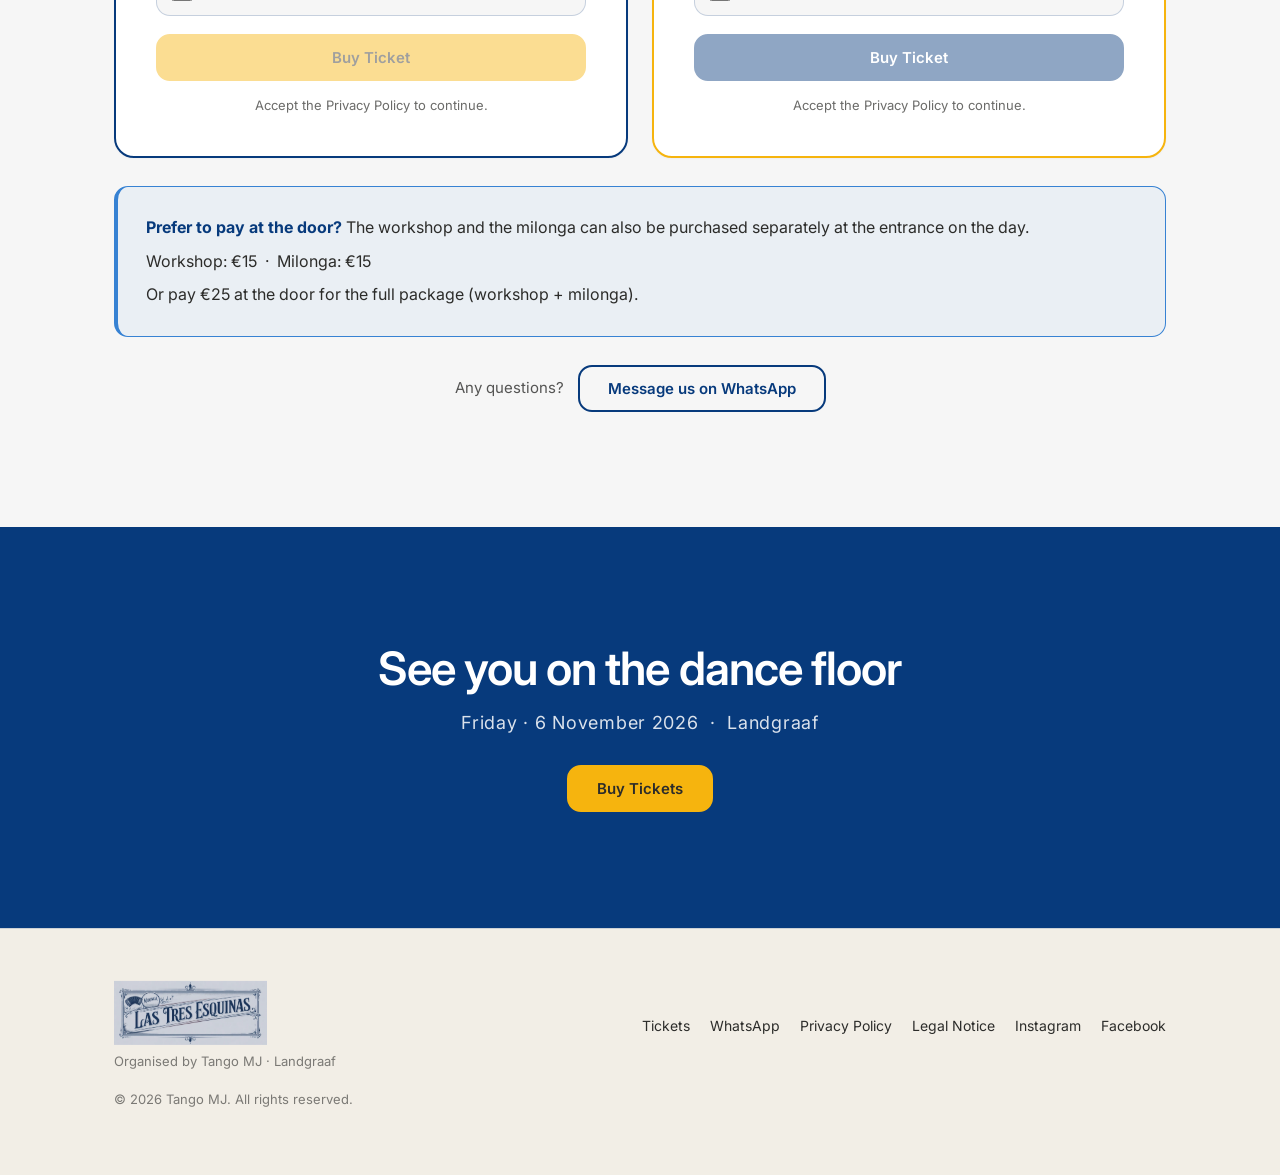
==== commit 85afdf36: "Frame Early Bird ticket as a limited-time price - Show €25 struck through next to the €20 Early Bird" ====
--- a/index.html
+++ b/index.html
@@ -65,6 +65,7 @@
             "price": "20",
             "priceCurrency": "EUR",
             "availability": "https://schema.org/InStock",
+            "validThrough": "2026-10-04T23:59:00+02:00",
             "url": "https://buy.stripe.com/00wdR81S1f6e5rHczC4Rq0f"
           },
           {
@@ -629,8 +630,12 @@
             <!-- Early Bird -->
             <div class="ticket-card" data-reveal>
               <span class="ticket-card__tag">Early Bird</span>
-              <p class="ticket-card__price">€20</p>
-              <p class="ticket-card__note">Full package · limited number</p>
+              <p class="ticket-card__price">
+                <span class="ticket-card__price-was">€25</span> €20
+              </p>
+              <p class="ticket-card__note">
+                Full package · limited-time price until 4 October
+              </p>
               <div class="ticket-card__spacer"></div>
 
               <div class="privacy-row">
--- a/css/styles.css
+++ b/css/styles.css
@@ -1117,6 +1117,14 @@
   color: var(--color-principal);
 }
 
+.ticket-card__price-was {
+  margin-right: 0.15em;
+  font-size: 0.55em;
+  font-weight: 500;
+  color: rgba(44, 44, 42, 0.45);
+  text-decoration: line-through;
+}
+
 .ticket-card__note {
   margin: 0 0 22px;
   font-size: 14px;
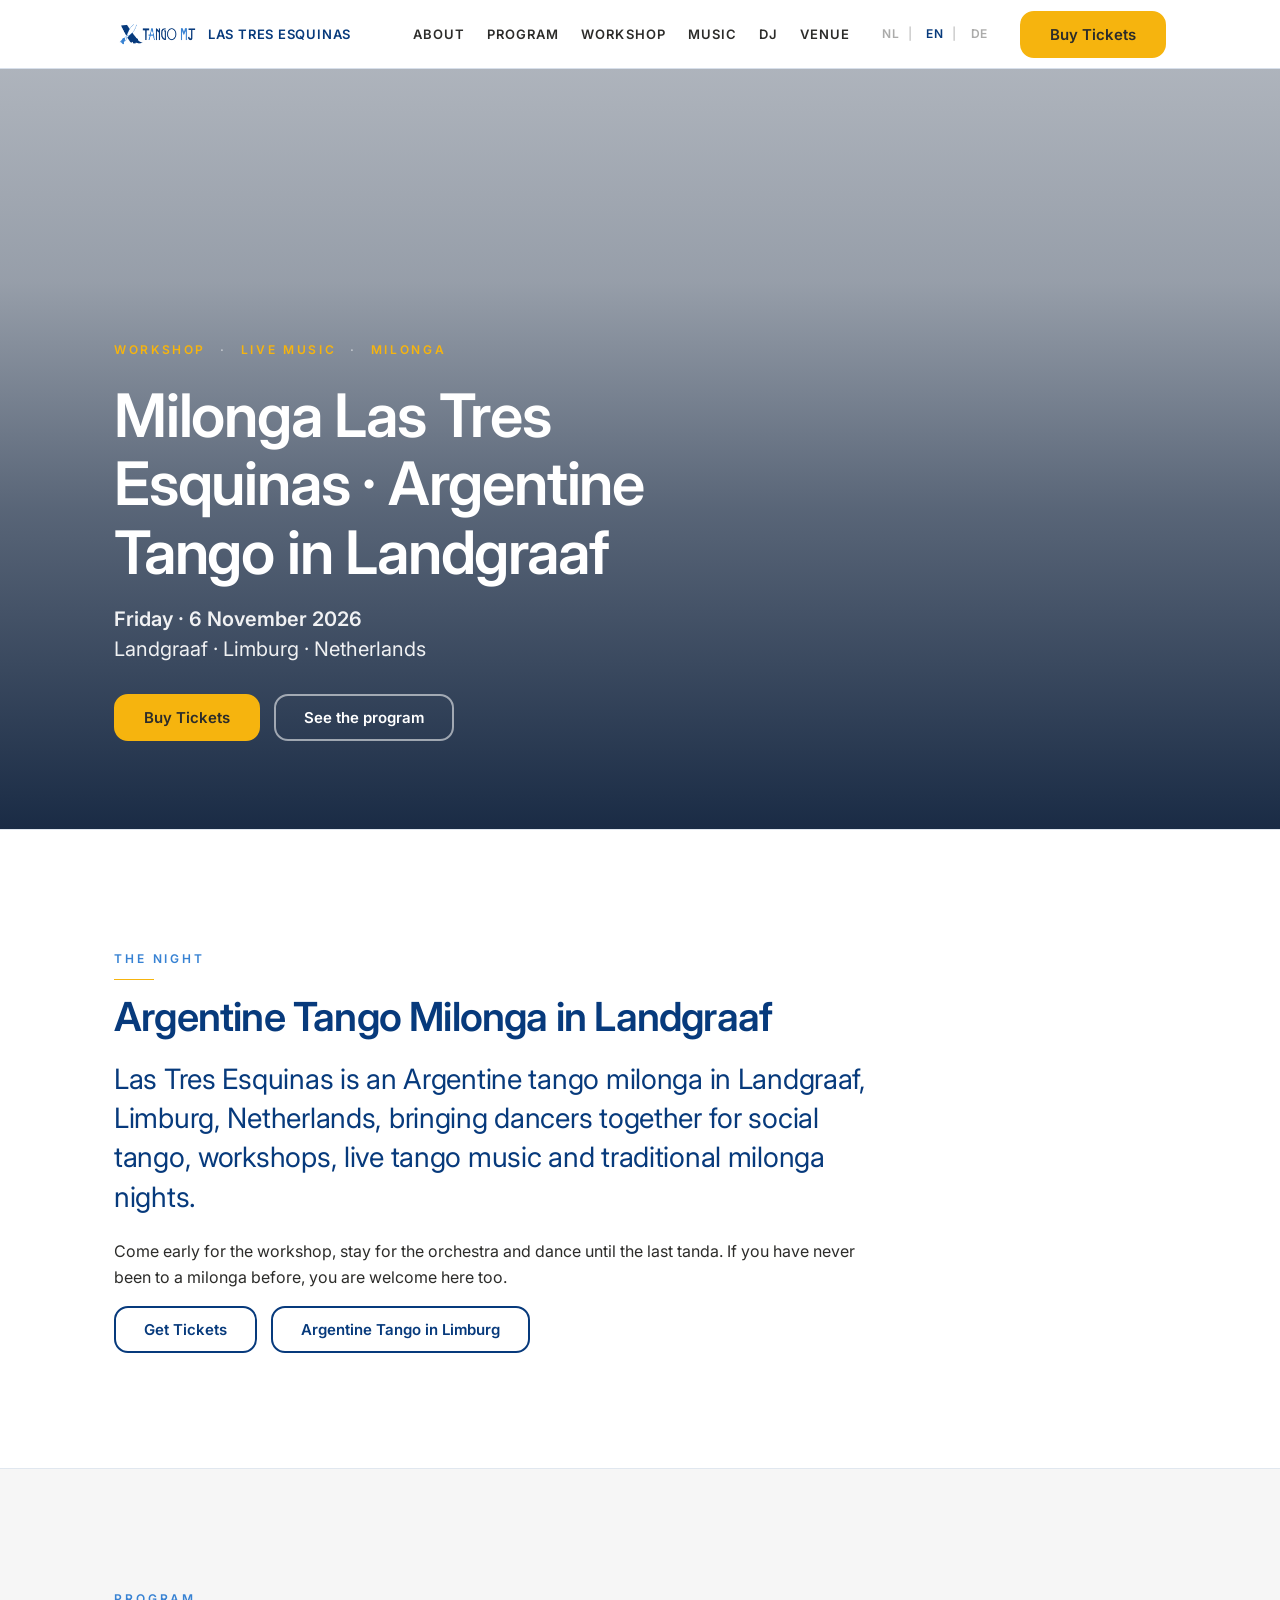
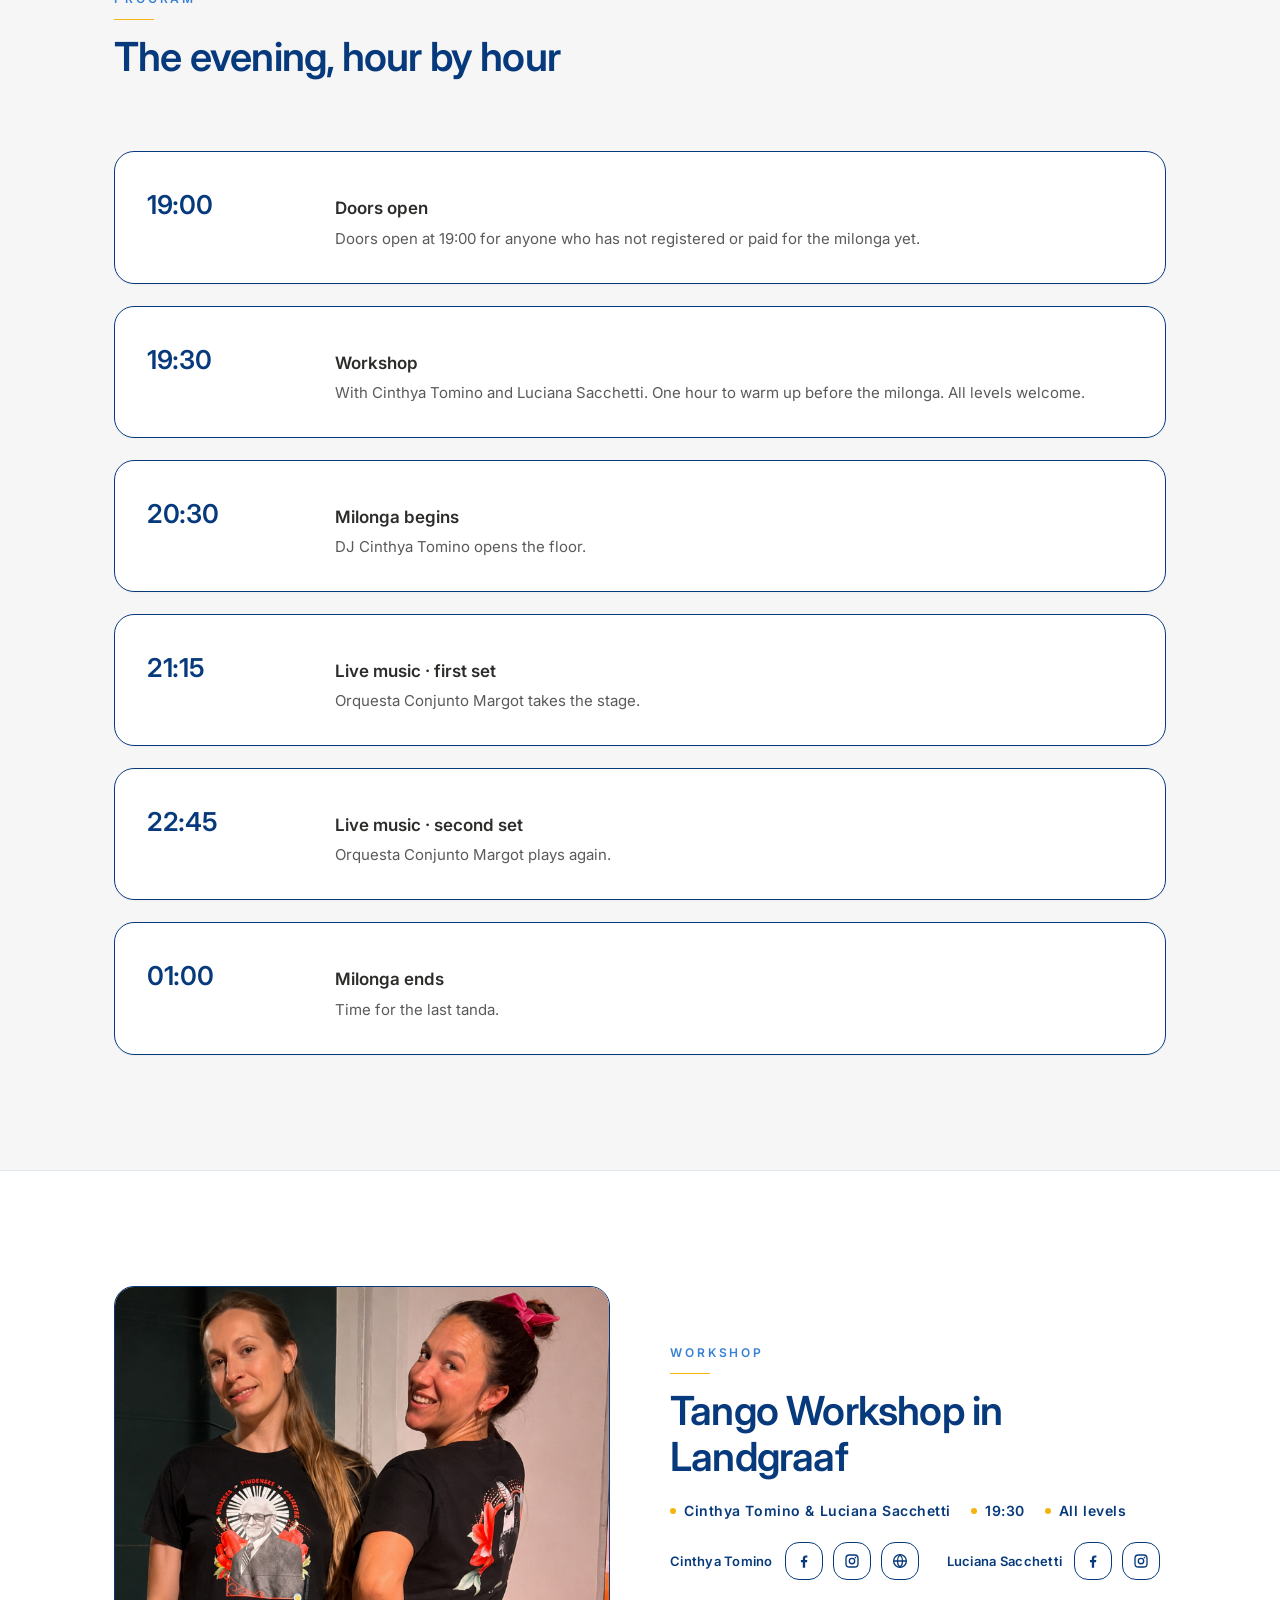
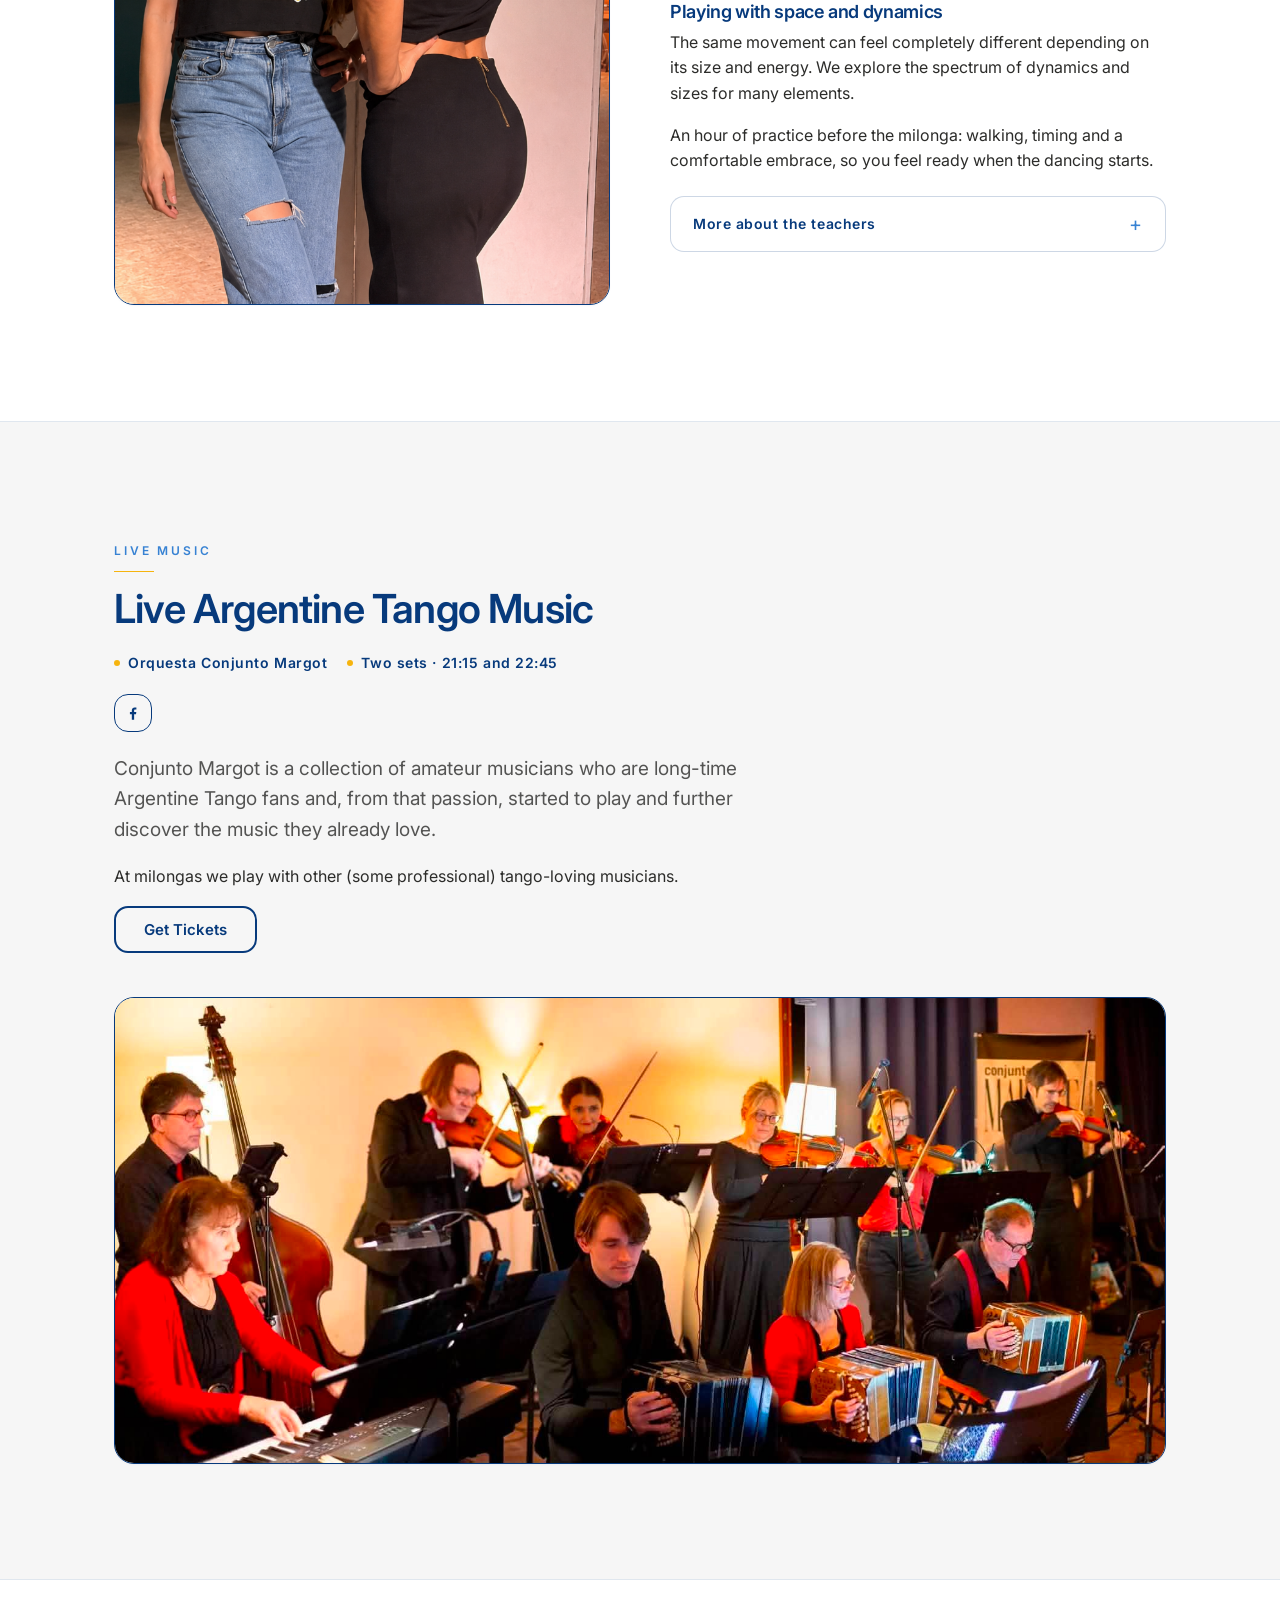
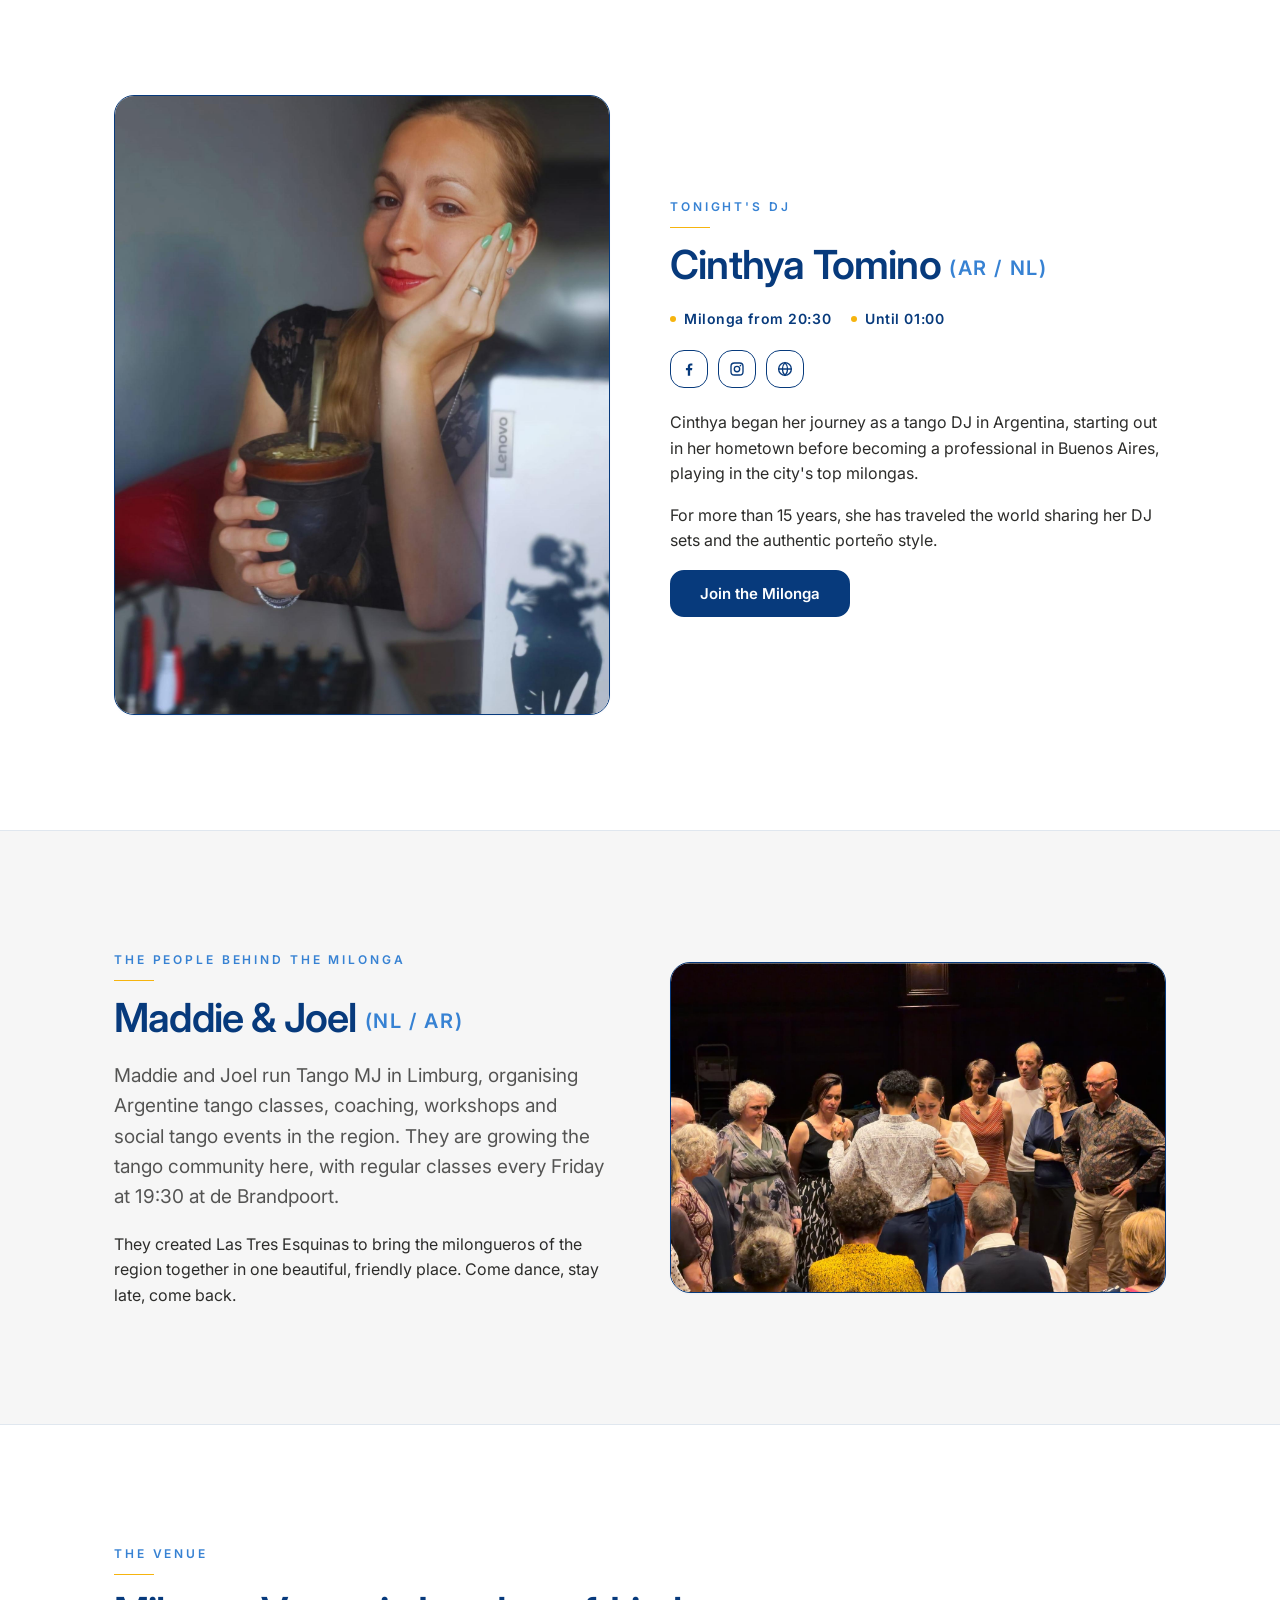
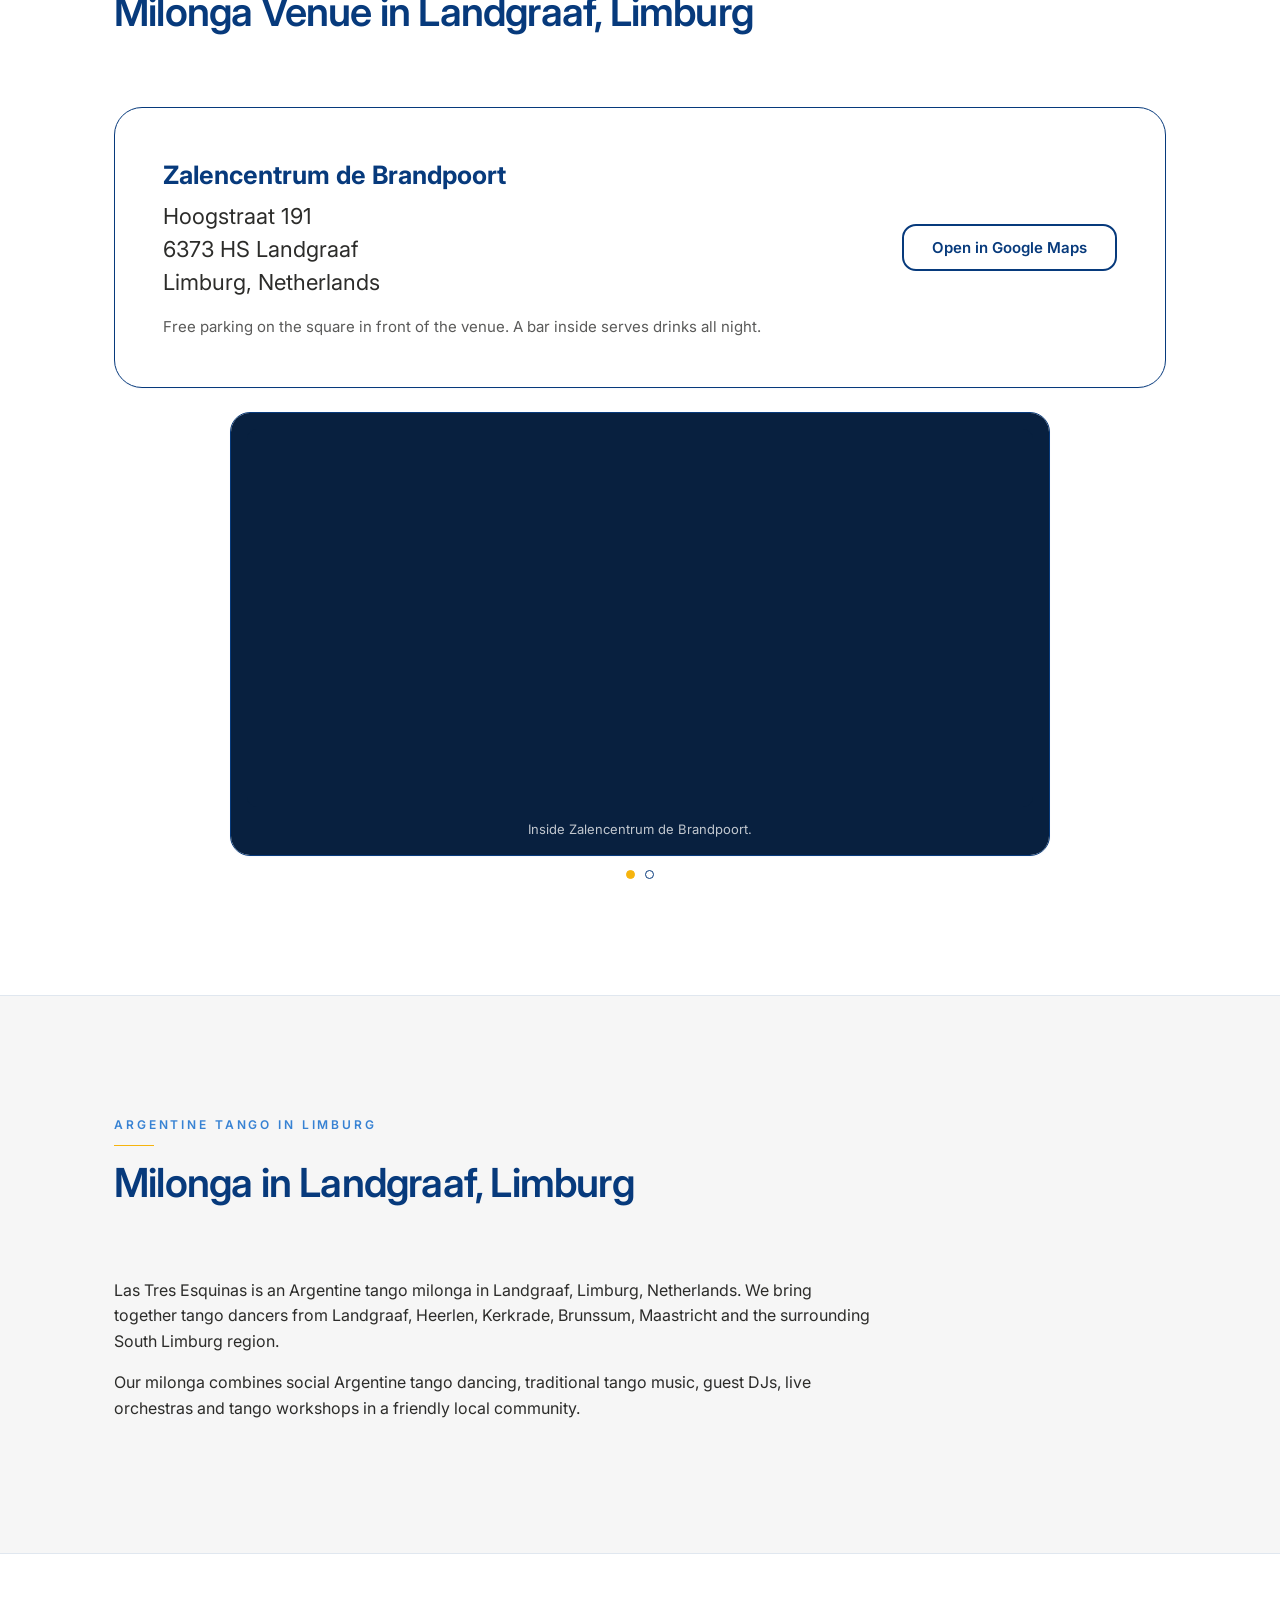
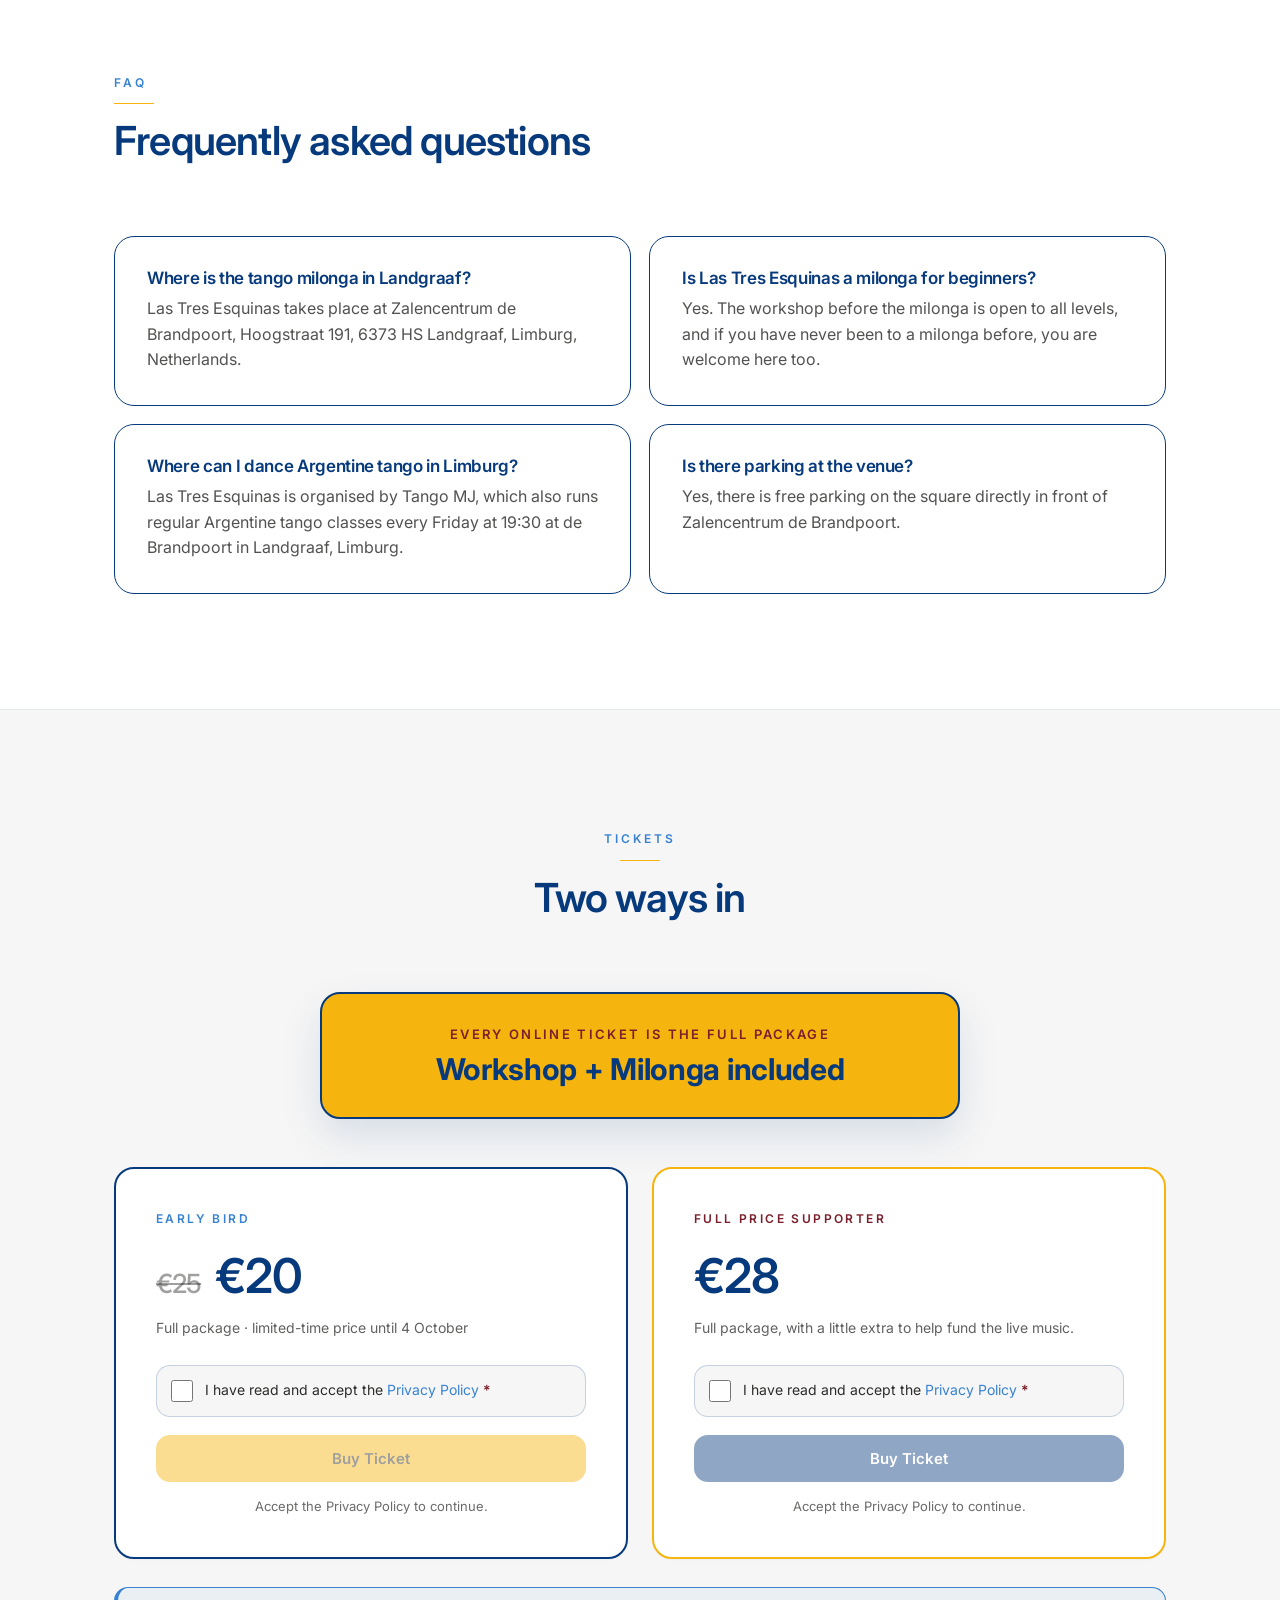
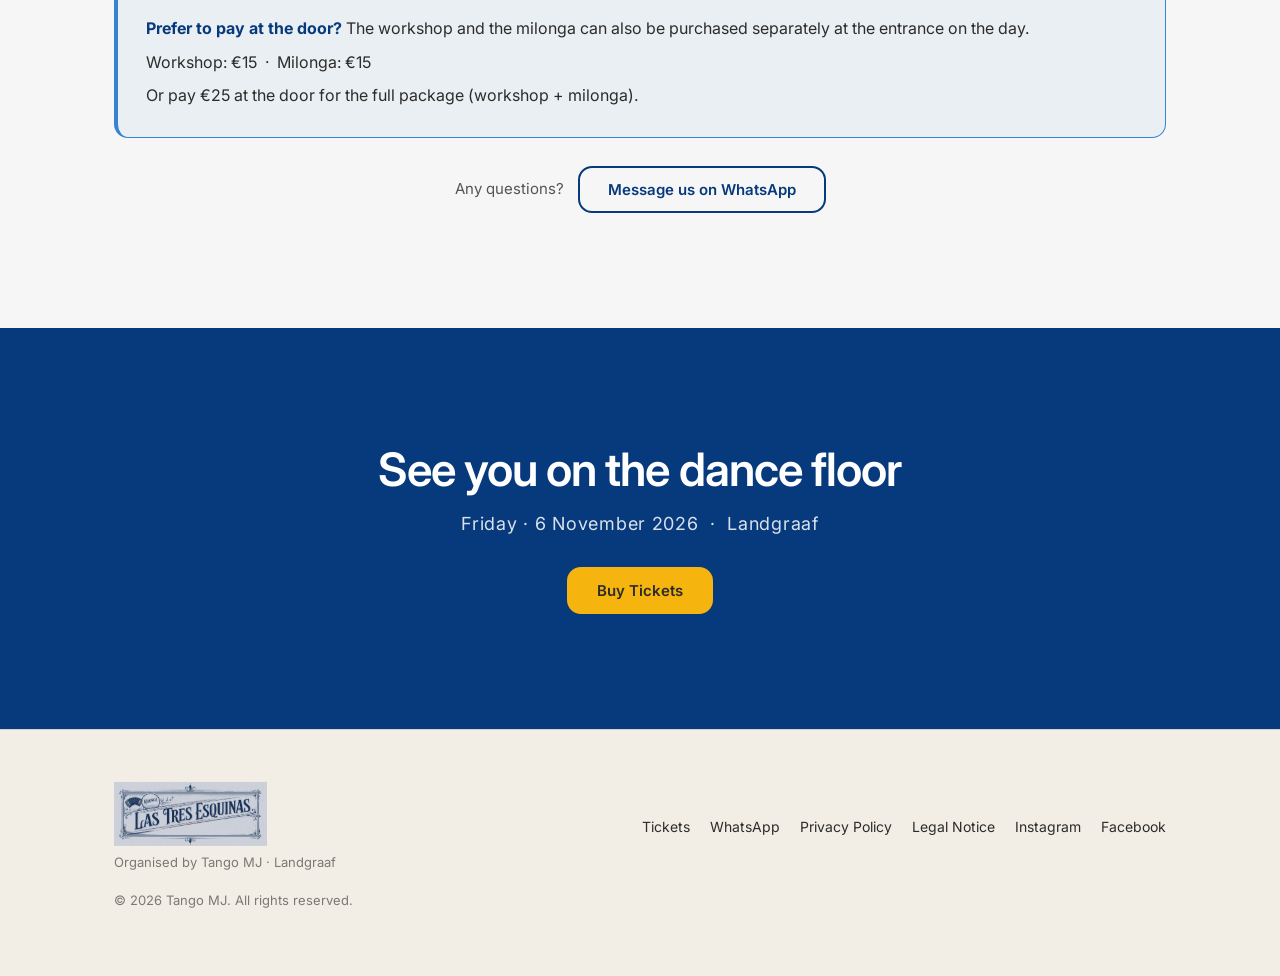
==== commit 84c52fcc: "SEO overhaul: target Landgraaf/Limburg tango searches - Canonical, title, meta description and Open " ====
--- a/index.html
+++ b/index.html
@@ -4,25 +4,25 @@
     <meta charset="utf-8" />
     <meta name="viewport" content="width=device-width, initial-scale=1" />
 
-    <title>Milonga Las Tres Esquinas · Friday 6 November 2026 · Landgraaf</title>
+    <title>Milonga Landgraaf | Argentine Tango in Limburg · Las Tres Esquinas</title>
     <meta
       name="description"
-      content="An evening of Argentine tango in Landgraaf, the Netherlands. Friday 6 November 2026: a workshop with Cinthya Tomino and Luciana Sacchetti, live music by Orquesta Conjunto Margot, and a milonga with DJ Cinthya Tomino."
+      content="Milonga in Landgraaf, Limburg, Netherlands. Las Tres Esquinas brings Argentine tango, social dancing, workshops and live tango music to South Limburg."
     />
-    <link rel="canonical" href="https://tangomj.nl/milonga-las-tres-esquinas/" />
+    <link rel="canonical" href="https://lastresesquinas.nl/" />
 
     <link rel="icon" type="image/png" href="img/icon.png" />
     <link rel="apple-touch-icon" href="img/icon.png" />
 
     <!-- Open Graph -->
     <meta property="og:type" content="website" />
-    <meta property="og:title" content="Milonga Las Tres Esquinas · 6 November 2026" />
+    <meta property="og:title" content="Milonga Las Tres Esquinas · Argentine Tango in Landgraaf" />
     <meta
       property="og:description"
-      content="Workshop, live music by Orquesta Conjunto Margot, and a milonga with DJ Cinthya Tomino. Landgraaf, Netherlands."
+      content="Argentine tango milonga in Landgraaf, Limburg, Netherlands, with social dancing, workshops and live tango music."
     />
-    <meta property="og:url" content="https://tangomj.nl/milonga-las-tres-esquinas/" />
-    <meta property="og:image" content="https://tangomj.nl/milonga-las-tres-esquinas/img/organizadores.jpg" />
+    <meta property="og:url" content="https://lastresesquinas.nl/" />
+    <meta property="og:image" content="https://lastresesquinas.nl/img/organizadores.jpg" />
     <meta name="twitter:card" content="summary_large_image" />
 
     <link rel="preconnect" href="https://fonts.googleapis.com" />
@@ -38,6 +38,13 @@
         "@context": "https://schema.org",
         "@type": "DanceEvent",
         "name": "Milonga Las Tres Esquinas",
+        "description": "Argentine tango milonga in Landgraaf, Limburg, Netherlands, with a tango workshop, live music by Orquesta Conjunto Margot and DJ Cinthya Tomino.",
+        "url": "https://lastresesquinas.nl/",
+        "image": [
+          "https://lastresesquinas.nl/img/organizadores.jpg",
+          "https://lastresesquinas.nl/img/orquesta.jpg",
+          "https://lastresesquinas.nl/img/dj.jpg"
+        ],
         "startDate": "2026-11-06T19:30:00+01:00",
         "endDate": "2026-11-07T01:00:00+01:00",
         "eventAttendanceMode": "https://schema.org/OfflineEventAttendanceMode",
@@ -50,6 +57,7 @@
             "streetAddress": "Hoogstraat 191",
             "postalCode": "6373 HS",
             "addressLocality": "Landgraaf",
+            "addressRegion": "Limburg",
             "addressCountry": "NL"
           }
         },
@@ -75,6 +83,47 @@
             "priceCurrency": "EUR",
             "availability": "https://schema.org/InStock",
             "url": "https://buy.stripe.com/4gM7sKcwFbU2bQ56be4Rq0g"
+          }
+        ]
+      }
+    </script>
+
+    <script type="application/ld+json">
+      {
+        "@context": "https://schema.org",
+        "@type": "FAQPage",
+        "mainEntity": [
+          {
+            "@type": "Question",
+            "name": "Where is the tango milonga in Landgraaf?",
+            "acceptedAnswer": {
+              "@type": "Answer",
+              "text": "Las Tres Esquinas takes place at Zalencentrum de Brandpoort, Hoogstraat 191, 6373 HS Landgraaf, Limburg, Netherlands."
+            }
+          },
+          {
+            "@type": "Question",
+            "name": "Is Las Tres Esquinas a milonga for beginners?",
+            "acceptedAnswer": {
+              "@type": "Answer",
+              "text": "Yes. The workshop before the milonga is open to all levels, and if you have never been to a milonga before, you are welcome here too."
+            }
+          },
+          {
+            "@type": "Question",
+            "name": "Where can I dance Argentine tango in Limburg?",
+            "acceptedAnswer": {
+              "@type": "Answer",
+              "text": "Las Tres Esquinas is organised by Tango MJ, which also runs regular Argentine tango classes every Friday at 19:30 at de Brandpoort in Landgraaf, Limburg."
+            }
+          },
+          {
+            "@type": "Question",
+            "name": "Is there parking at the venue?",
+            "acceptedAnswer": {
+              "@type": "Answer",
+              "text": "Yes, there is free parking on the square directly in front of Zalencentrum de Brandpoort."
+            }
           }
         ]
       }
@@ -153,6 +202,11 @@
             <li><a href="#dj">DJ</a></li>
             <li><a href="#venue">Venue</a></li>
           </ul>
+          <div class="lang-switch" role="group" aria-label="Language">
+            <span class="lang-switch__item" aria-disabled="true" title="Nederlands (coming soon)">NL</span>
+            <span class="lang-switch__item is-active" aria-current="true">EN</span>
+            <span class="lang-switch__item" aria-disabled="true" title="Deutsch (coming soon)">DE</span>
+          </div>
           <a class="btn btn--primary" href="#tickets">Buy Tickets</a>
         </nav>
       </div>
@@ -180,7 +234,7 @@
           <div class="hero__slide">
             <img
               src="img/organizadores.jpg"
-              alt="Dancers and guests gathered on the floor at a Tango MJ milonga"
+              alt="Argentine tango dancers at Milonga Las Tres Esquinas in Landgraaf"
               width="1924"
               height="1082"
               fetchpriority="high"
@@ -198,7 +252,7 @@
           <div class="hero__slide">
             <img
               src="img/orquesta.jpg"
-              alt="Orquesta Conjunto Margot on stage"
+              alt="Orquesta Conjunto Margot performing live Argentine tango in Landgraaf"
               width="1723"
               height="763"
               loading="lazy"
@@ -207,7 +261,7 @@
           <div class="hero__slide">
             <img
               src="img/dj.jpg"
-              alt="Cinthya Tomino, DJ for the milonga"
+              alt="Cinthya Tomino DJing at an Argentine tango milonga in Landgraaf"
               width="1601"
               height="2048"
               loading="lazy"
@@ -218,10 +272,12 @@
           <p class="hero__kicker">
             <span>Workshop</span><span>Live Music</span><span>Milonga</span>
           </p>
-          <h1 id="hero-heading">Milonga Las Tres Esquinas</h1>
+          <h1 id="hero-heading">
+            Milonga Las Tres Esquinas · Argentine Tango in Landgraaf
+          </h1>
           <p class="hero__meta">
             <strong>Friday · 6 November 2026</strong>
-            Landgraaf · Netherlands
+            Landgraaf · Limburg · Netherlands
           </p>
           <div class="hero__actions">
             <a class="btn btn--primary" href="#tickets">Buy Tickets</a>
@@ -235,20 +291,21 @@
         <div class="container">
           <div class="about" data-reveal>
             <span class="eyebrow">The night</span>
-            <h2 id="about-heading">A milonga with live music</h2>
+            <h2 id="about-heading">Argentine Tango Milonga in Landgraaf</h2>
             <p class="about__statement">
-              Las Tres Esquinas is a night of Argentine tango in Landgraaf, with
-              a live orchestra and a friendly floor. Nothing fancy, just good
-              music and room to dance.
+              Las Tres Esquinas is an Argentine tango milonga in Landgraaf,
+              Limburg, Netherlands, bringing dancers together for social tango,
+              workshops, live tango music and traditional milonga nights.
             </p>
             <p>
               Come early for the workshop, stay for the orchestra and dance until
               the last tanda. If you have never been to a milonga before, you are
               welcome here too.
             </p>
-            <p>
+            <div class="about__actions">
               <a class="btn btn--outline" href="#tickets">Get Tickets</a>
-            </p>
+              <a class="btn btn--outline" href="#tango-limburg">Argentine Tango in Limburg</a>
+            </div>
           </div>
         </div>
       </section>
@@ -335,9 +392,9 @@
             </div>
             <div class="feature__body" data-reveal>
               <span class="eyebrow">Workshop</span>
-              <h2 id="workshop-heading">Cinthya Tomino &amp; Luciana Sacchetti</h2>
+              <h2 id="workshop-heading">Tango Workshop in Landgraaf</h2>
               <p class="meta-line">
-                <span>19:30</span><span>All levels</span>
+                <span>Cinthya Tomino &amp; Luciana Sacchetti</span><span>19:30</span><span>All levels</span>
               </p>
               <div class="artist-links-row">
                 <div class="artist-links-group">
@@ -426,8 +483,10 @@
           <div class="music-head">
             <div data-reveal>
               <span class="eyebrow">Live music</span>
-              <h2 id="music-heading">Orquesta Conjunto Margot</h2>
-              <p class="meta-line"><span>Two sets · 21:15 and 22:45</span></p>
+              <h2 id="music-heading">Live Argentine Tango Music</h2>
+              <p class="meta-line">
+                <span>Orquesta Conjunto Margot</span><span>Two sets · 21:15 and 22:45</span>
+              </p>
               <ul class="artist-links">
                 <li>
                   <a href="https://www.facebook.com/people/Conjunto-Margot/61581234227442/" target="_blank" rel="noopener" aria-label="Conjunto Margot on Facebook"><svg class="ic"><use href="#i-facebook" /></svg></a>
@@ -451,7 +510,7 @@
           <figure class="band-figure" data-reveal>
             <img
               src="img/orquesta.jpg"
-              alt="The full Orquesta Conjunto Margot with bandoneons, violins, piano and double bass"
+              alt="Orquesta Conjunto Margot performing live Argentine tango, with bandoneons, violins, piano and double bass"
               width="1723"
               height="763"
               loading="lazy"
@@ -467,7 +526,7 @@
             <div class="feature__media feature__media--portrait" data-reveal="left">
               <img
                 src="img/dj.jpg"
-                alt="Cinthya Tomino, DJ for the milonga"
+                alt="Cinthya Tomino DJing at an Argentine tango milonga in Landgraaf"
                 width="1601"
                 height="2048"
                 loading="lazy"
@@ -517,10 +576,10 @@
                 Maddie &amp; Joel <span class="dj-origin">(NL / AR)</span>
               </h2>
               <p class="lead">
-                Maddie and Joel run Tango MJ in Limburg: classes, coaching and
-                events around Argentine tango. They are growing the tango
-                community in the region, with regular classes every Friday at
-                19:30 at de Brandpoort.
+                Maddie and Joel run Tango MJ in Limburg, organising Argentine
+                tango classes, coaching, workshops and social tango events in
+                the region. They are growing the tango community here, with
+                regular classes every Friday at 19:30 at de Brandpoort.
               </p>
               <p>
                 They created Las Tres Esquinas to bring the milongueros of the
@@ -531,7 +590,7 @@
             <div class="feature__media feature__media--wide" data-reveal="right">
               <img
                 src="img/organizadores.jpg"
-                alt="A Tango MJ class gathered around a dancing couple"
+                alt="A Tango MJ Argentine tango class gathered around a dancing couple in Landgraaf"
                 width="1924"
                 height="1082"
                 loading="lazy"
@@ -546,14 +605,15 @@
         <div class="container">
           <div class="section-head" data-reveal>
             <span class="eyebrow">The venue</span>
-            <h2 id="venue-heading">Where we dance</h2>
+            <h2 id="venue-heading">Milonga Venue in Landgraaf, Limburg</h2>
           </div>
           <div class="venue-card" data-reveal>
             <div>
               <address class="venue-card__address">
                 <strong>Zalencentrum de Brandpoort</strong>
                 Hoogstraat 191<br />
-                6373 HS Landgraaf, Netherlands
+                6373 HS Landgraaf<br />
+                Limburg, Netherlands
               </address>
               <p class="venue-card__parking">
                 Free parking on the square in front of the venue. A bar inside
@@ -613,6 +673,71 @@
         </div>
       </section>
 
+      <!-- ============ TANGO IN LIMBURG ============ -->
+      <section id="tango-limburg" class="section" aria-labelledby="tango-limburg-heading">
+        <div class="container">
+          <div class="section-head" data-reveal>
+            <span class="eyebrow">Argentine tango in Limburg</span>
+            <h2 id="tango-limburg-heading">Milonga in Landgraaf, Limburg</h2>
+          </div>
+          <div class="about" data-reveal>
+            <p>
+              Las Tres Esquinas is an Argentine tango milonga in Landgraaf,
+              Limburg, Netherlands. We bring together tango dancers from
+              Landgraaf, Heerlen, Kerkrade, Brunssum, Maastricht and the
+              surrounding South Limburg region.
+            </p>
+            <p>
+              Our milonga combines social Argentine tango dancing, traditional
+              tango music, guest DJs, live orchestras and tango workshops in a
+              friendly local community.
+            </p>
+          </div>
+        </div>
+      </section>
+
+      <!-- ============ FAQ ============ -->
+      <section id="faq" class="section section--tint" aria-labelledby="faq-heading">
+        <div class="container">
+          <div class="section-head" data-reveal>
+            <span class="eyebrow">FAQ</span>
+            <h2 id="faq-heading">Frequently asked questions</h2>
+          </div>
+          <div class="faq-list stagger">
+            <div class="faq-item" data-reveal>
+              <h3>Where is the tango milonga in Landgraaf?</h3>
+              <p>
+                Las Tres Esquinas takes place at Zalencentrum de Brandpoort,
+                Hoogstraat 191, 6373 HS Landgraaf, Limburg, Netherlands.
+              </p>
+            </div>
+            <div class="faq-item" data-reveal>
+              <h3>Is Las Tres Esquinas a milonga for beginners?</h3>
+              <p>
+                Yes. The workshop before the milonga is open to all levels,
+                and if you have never been to a milonga before, you are
+                welcome here too.
+              </p>
+            </div>
+            <div class="faq-item" data-reveal>
+              <h3>Where can I dance Argentine tango in Limburg?</h3>
+              <p>
+                Las Tres Esquinas is organised by Tango MJ, which also runs
+                regular Argentine tango classes every Friday at 19:30 at de
+                Brandpoort in Landgraaf, Limburg.
+              </p>
+            </div>
+            <div class="faq-item" data-reveal>
+              <h3>Is there parking at the venue?</h3>
+              <p>
+                Yes, there is free parking on the square directly in front of
+                Zalencentrum de Brandpoort.
+              </p>
+            </div>
+          </div>
+        </div>
+      </section>
+
       <!-- ============ 9. TICKETS ============ -->
       <section id="tickets" class="section" aria-labelledby="tickets-heading">
         <div class="container">
--- a/css/styles.css
+++ b/css/styles.css
@@ -375,6 +375,38 @@
 
 .site-nav__list a:hover {
   color: var(--color-principal);
+}
+
+.lang-switch {
+  display: flex;
+  align-items: center;
+  gap: 2px;
+  font-size: 12px;
+  font-weight: 600;
+  letter-spacing: 0.06em;
+}
+
+.lang-switch__item {
+  padding: 4px 6px;
+  color: rgba(44, 44, 42, 0.4);
+  cursor: default;
+}
+
+.lang-switch__item.is-active {
+  color: var(--color-principal);
+}
+
+.lang-switch__item:not(:last-child)::after {
+  content: '|';
+  margin-left: 8px;
+  color: rgba(44, 44, 42, 0.25);
+}
+
+@media (max-width: 900px) {
+  .lang-switch {
+    order: -1;
+    margin-bottom: 6px;
+  }
 }
 
 .nav-toggle {
@@ -776,6 +808,12 @@
   max-width: 760px;
 }
 
+.about__actions {
+  display: flex;
+  flex-wrap: wrap;
+  gap: 14px;
+}
+
 .about__statement {
   font-size: clamp(20px, 2.6vw, 28px);
   line-height: 1.4;
@@ -786,6 +824,35 @@
 }
 
 /* ---------- 8. Program timeline -------------------------------------- */
+
+.faq-list {
+  display: grid;
+  gap: 18px;
+}
+
+@media (min-width: 720px) {
+  .faq-list {
+    grid-template-columns: repeat(2, 1fr);
+  }
+}
+
+.faq-item {
+  padding: clamp(22px, 3vw, 32px);
+  background: var(--color-surface);
+  border: var(--border);
+  border-radius: var(--radius);
+}
+
+.faq-item h3 {
+  margin: 0 0 8px;
+  font-size: 17px;
+  font-weight: 600;
+}
+
+.faq-item p {
+  margin: 0;
+  color: rgba(44, 44, 42, 0.82);
+}
 
 .timeline {
   display: grid;
